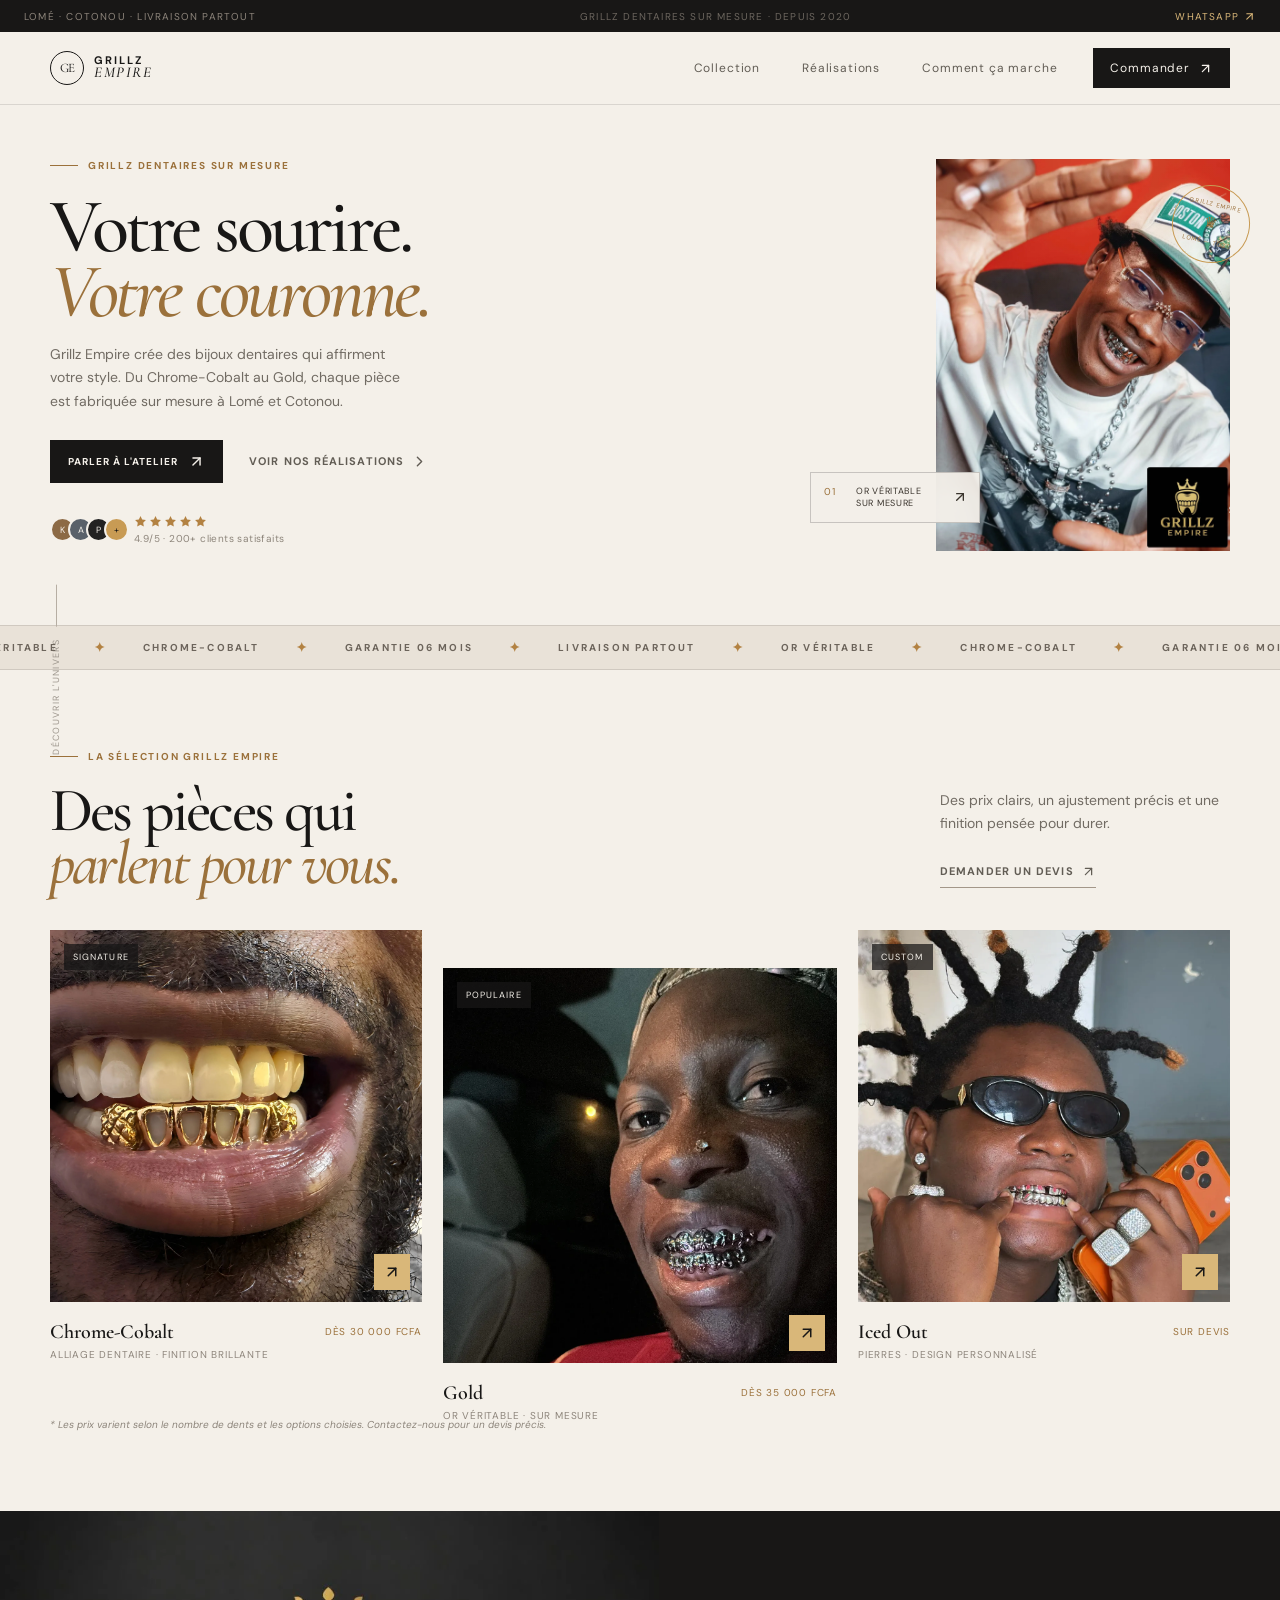
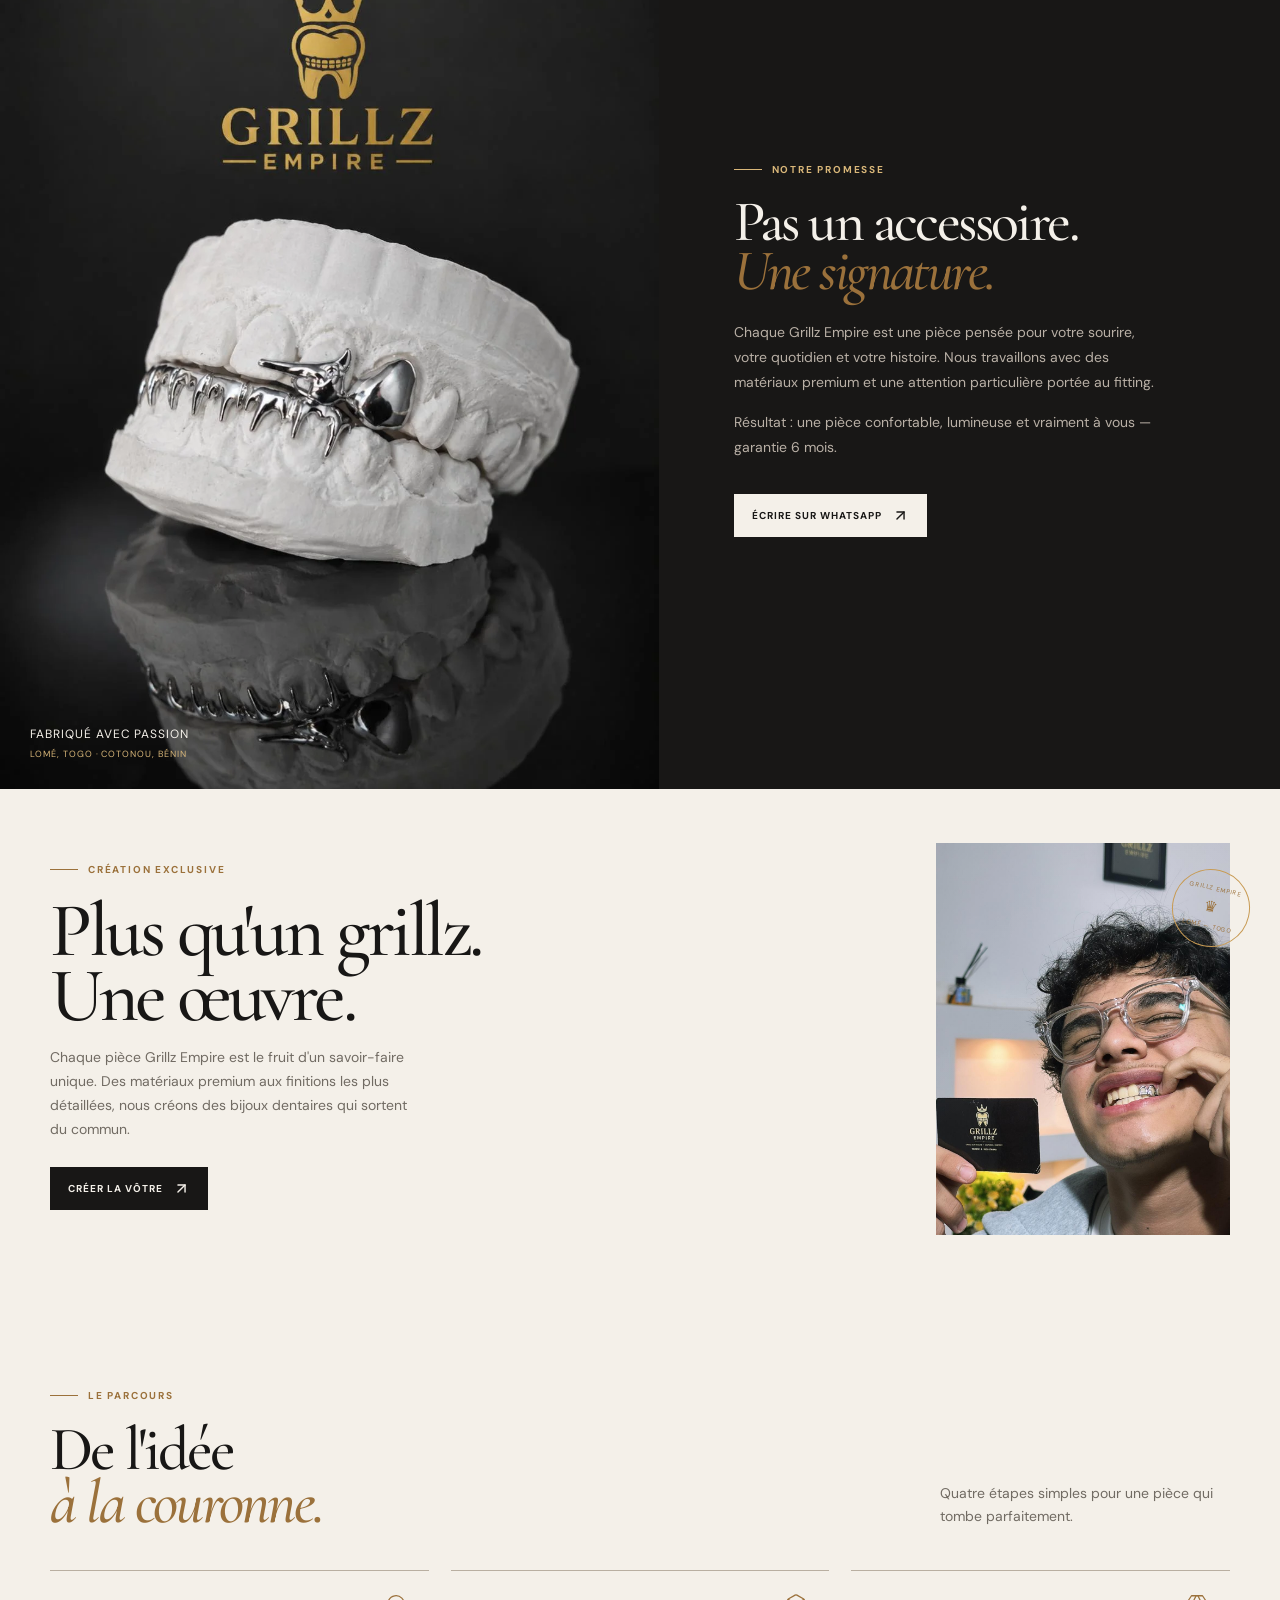
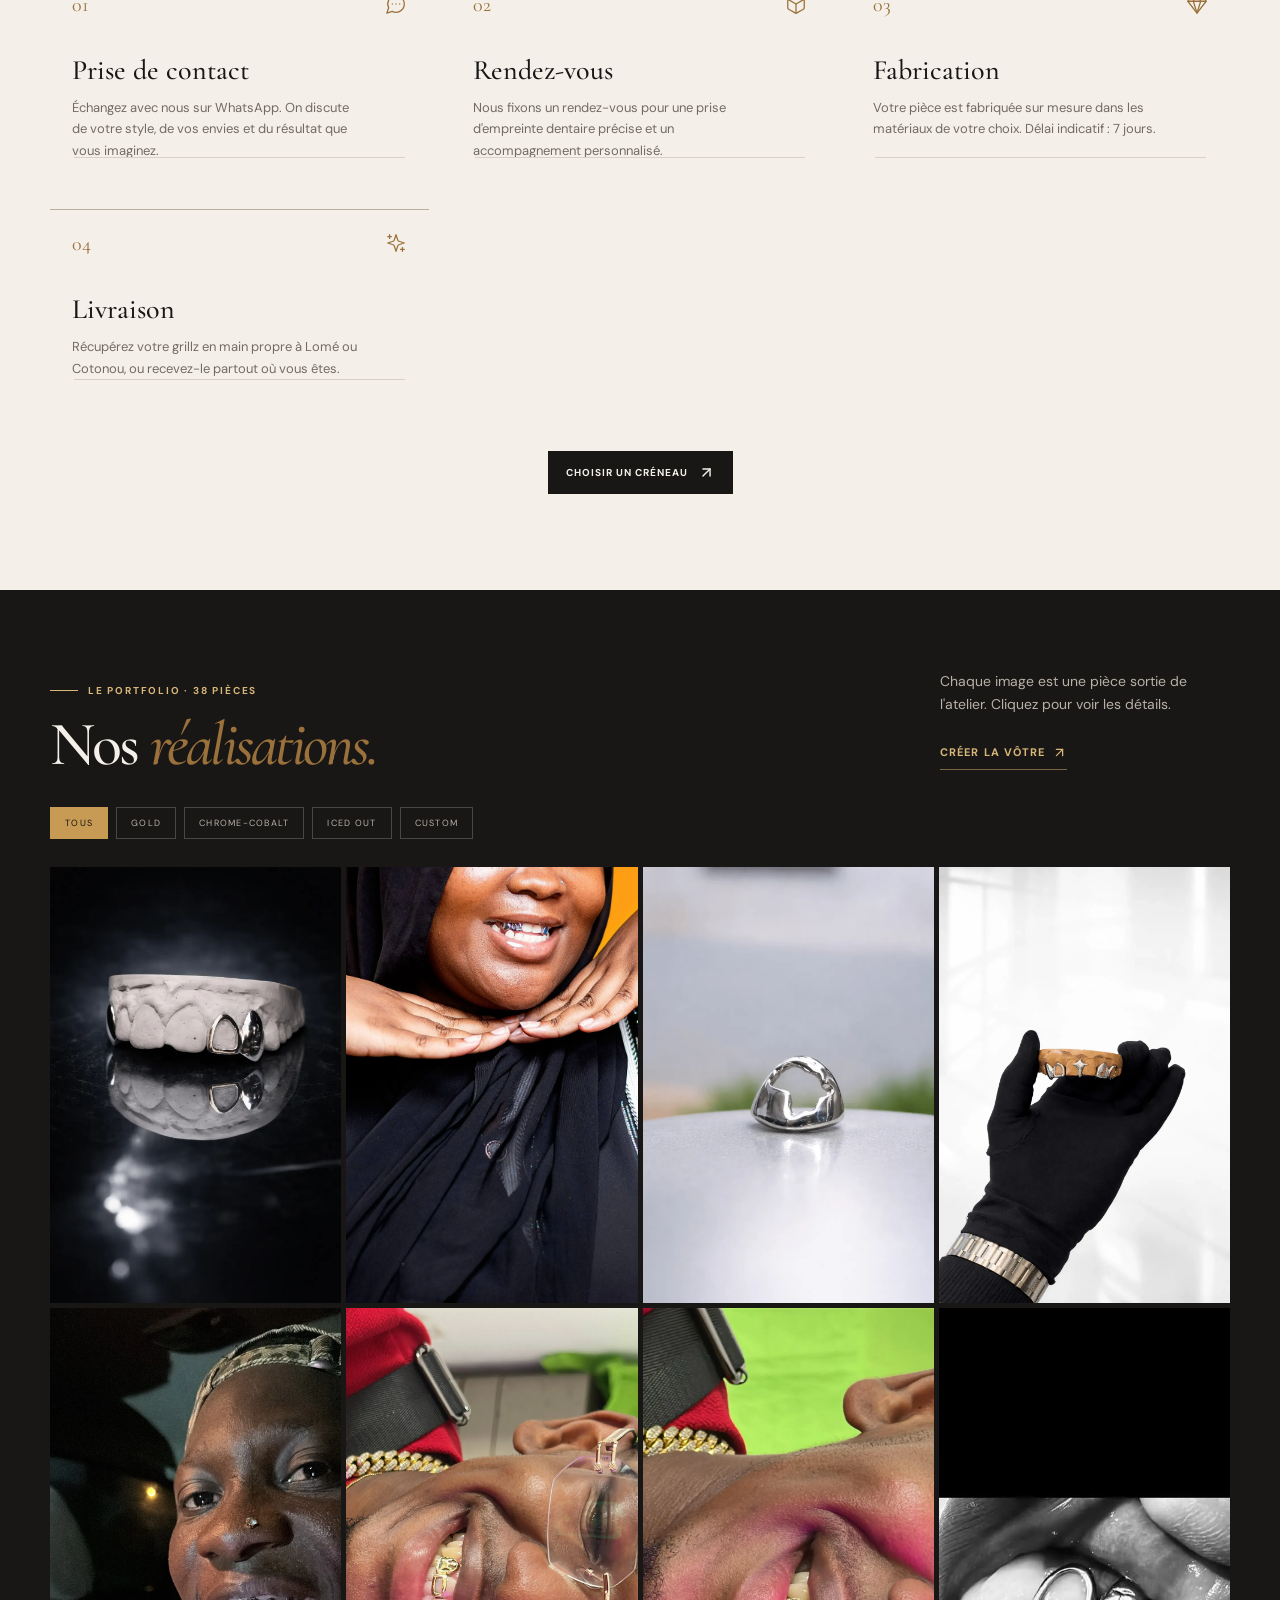
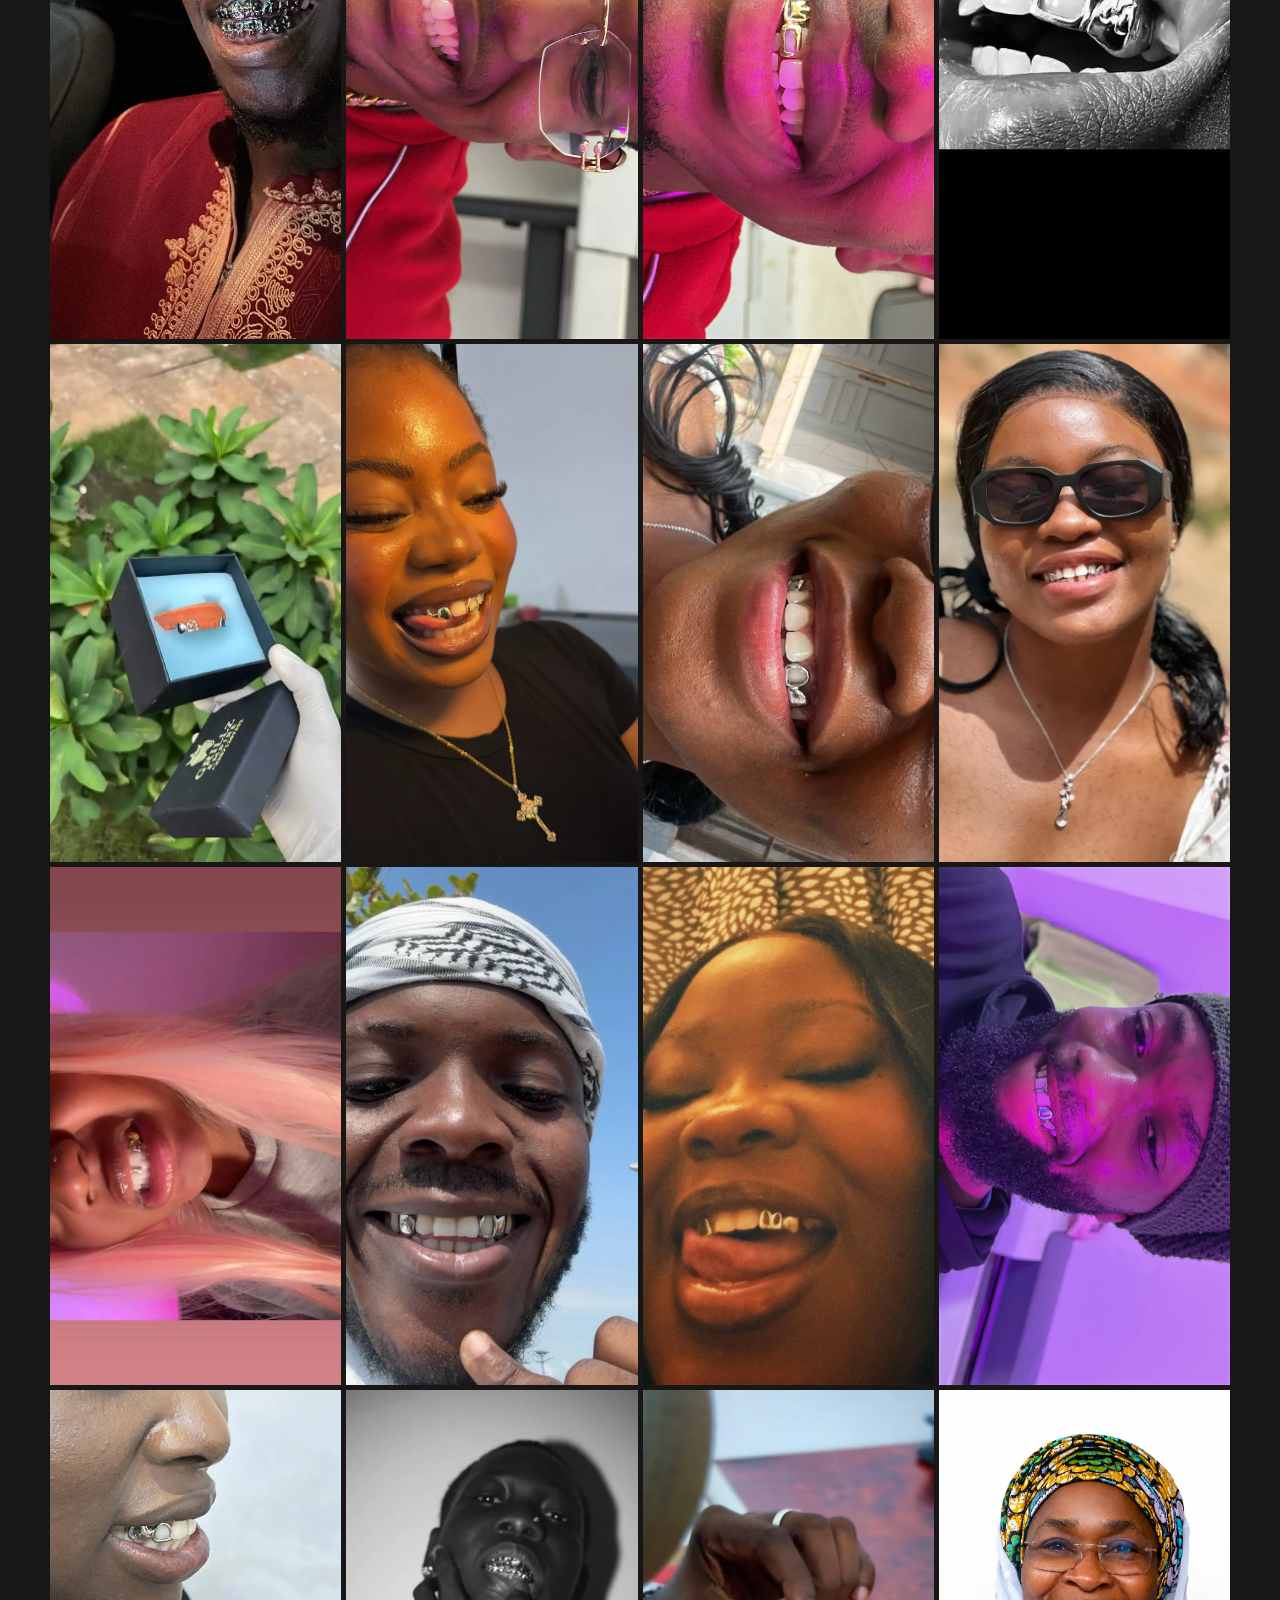
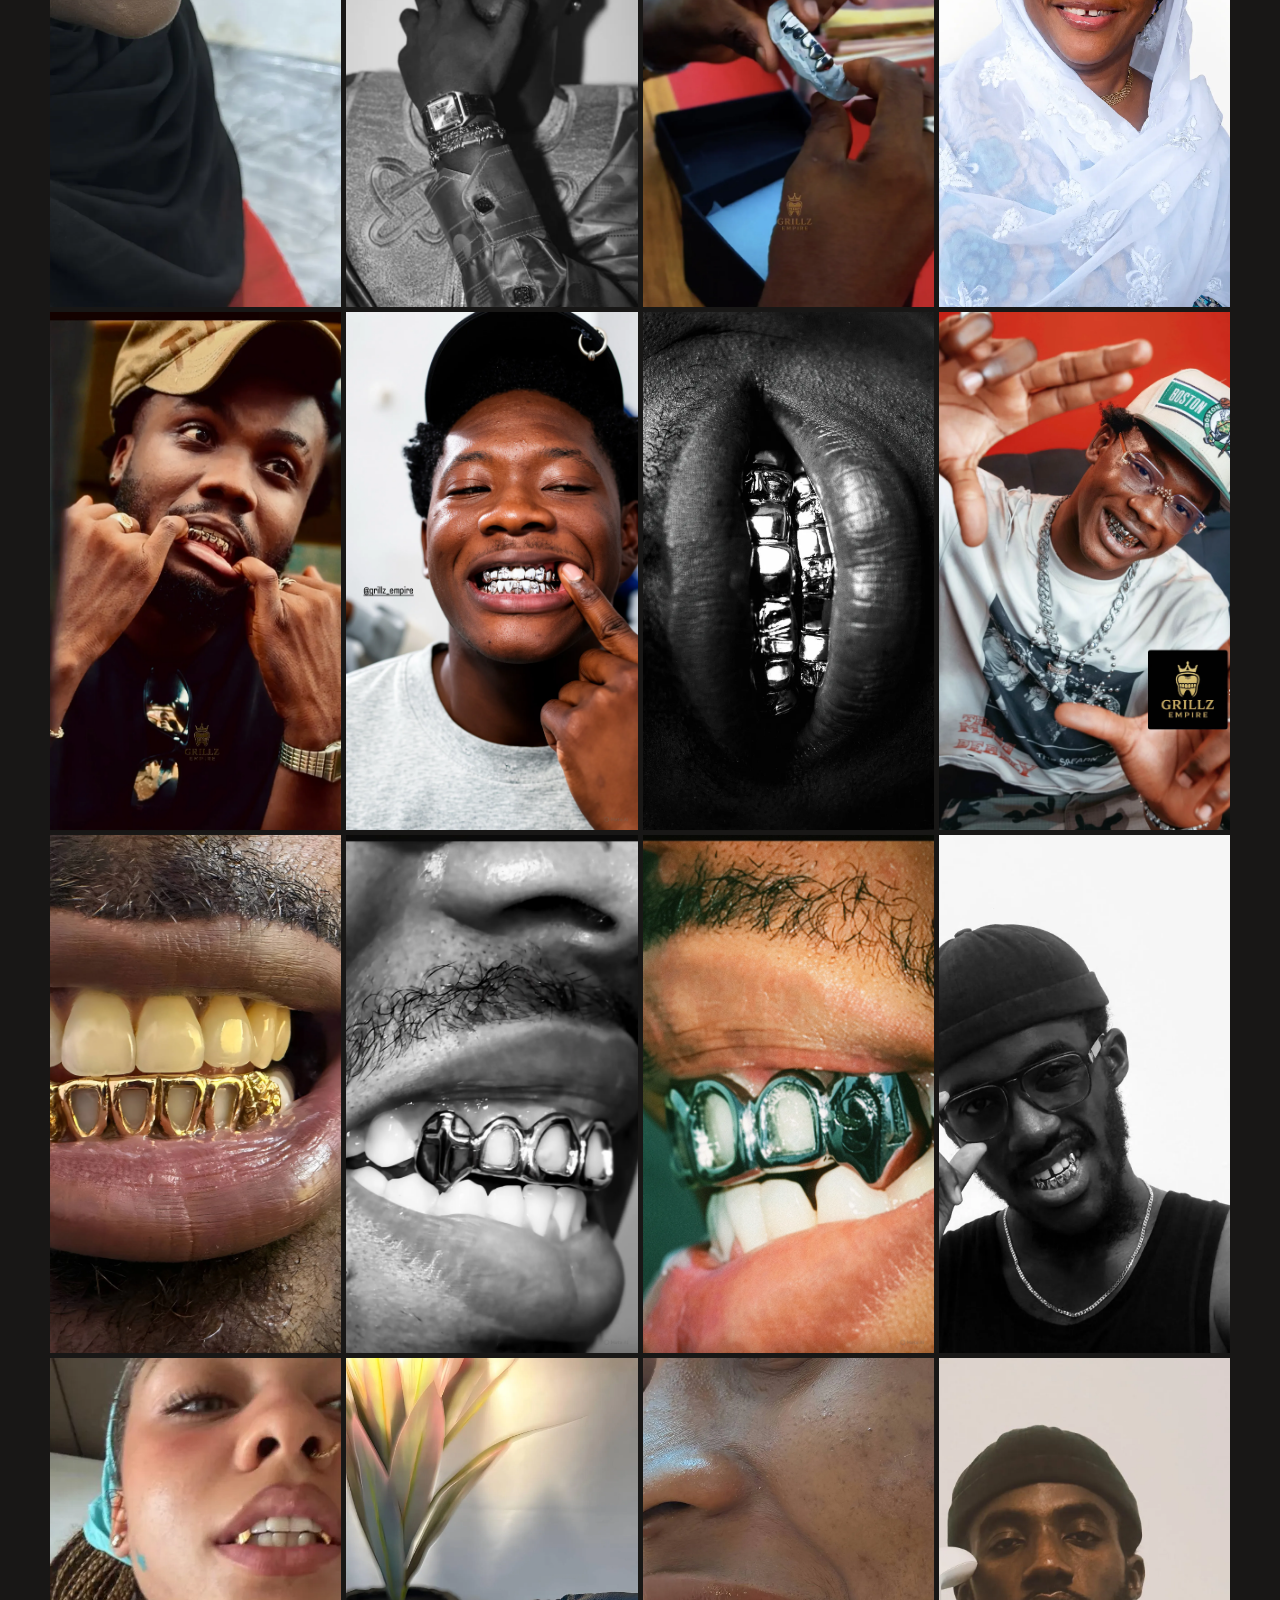
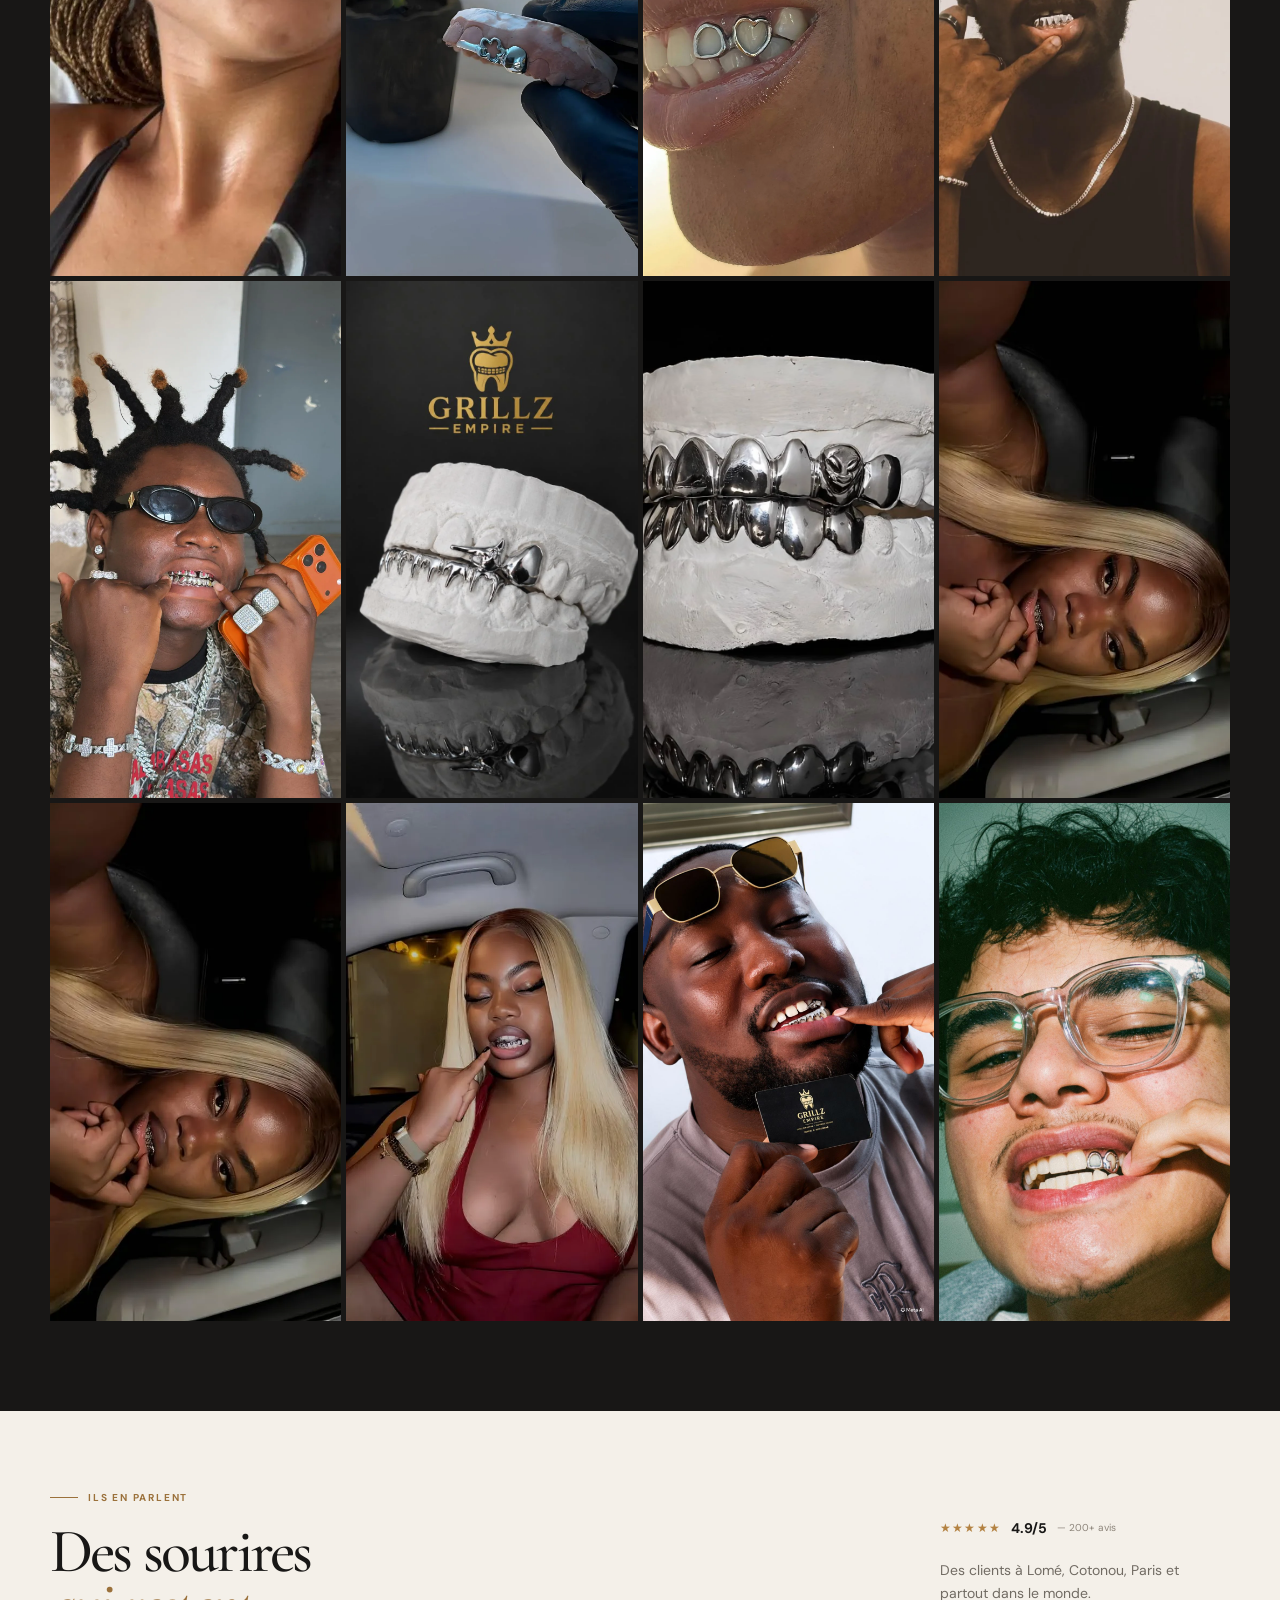
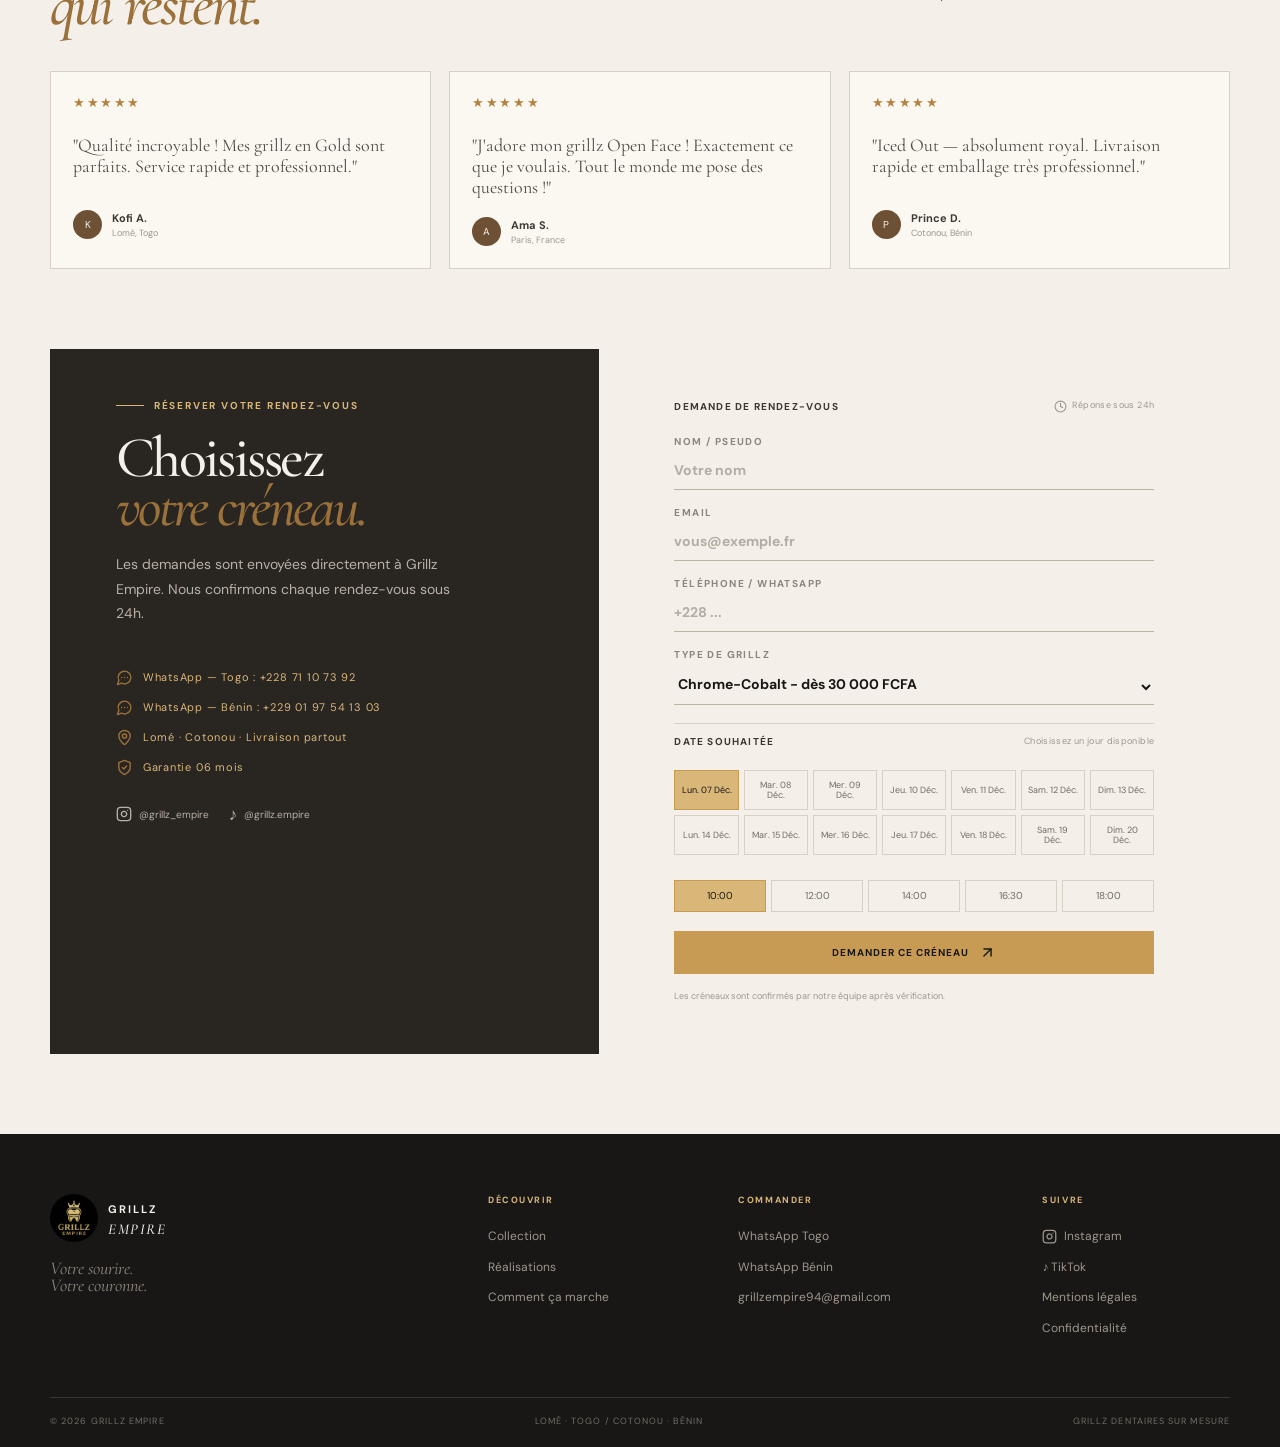
==== index.html @ 2b3248ea "Retrait note '02 piece exclusive' de la section creation" ====
<!doctype html>
<html lang="fr">
  <head>
    <meta charset="UTF-8" />
    <meta name="viewport" content="width=device-width, initial-scale=1.0, maximum-scale=1" />
    <meta name="description" content="Grillz Empire — grillz dentaires sur mesure en Chrome-Cobalt, Gold et Iced Out à Lomé, Togo et Cotonou, Bénin. Livraison partout." />
    <meta name="keywords" content="grillz, grillz sur mesure, grillz Togo, grillz Lomé, grillz Bénin, grillz Cotonou, grillz or, grillz chrome" />
    <meta name="author" content="Grillz Empire" />
    <meta property="og:title" content="Grillz Empire — Grillz dentaires sur mesure à Lomé et Cotonou" />
    <meta property="og:description" content="Grillz dentaires sur mesure en Chrome-Cobalt, Gold et Iced Out. À partir de 30 000 FCFA." />
    <meta property="og:type" content="website" />
    <meta property="og:image" content="Nos-realisation/grillz-logo/logo.webp" />
    <meta property="og:url" content="https://omimoustakim.github.io/Grillz_empire" />
    <link rel="icon" type="image/webp" href="Nos-realisation/grillz-logo/logo.webp" />
    <link rel="stylesheet" href="https://cdnjs.cloudflare.com/ajax/libs/font-awesome/6.5.0/css/all.min.css">
    <meta name="google-site-verification" content="OyPe_VDb3-Lu2IEJ_CyMFKRpGT6mOoGhkqpga_eH4Nk" />
    <title>Grillz Empire — Grillz dentaires sur mesure</title>
    <link rel="stylesheet" href="css/style.css" />
  </head>
  <body>
    <div class="site-shell">
      <div class="topline">
        <span>Lomé · Cotonou · Livraison partout</span>
        <span class="topline-center">Grillz dentaires sur mesure · Depuis 2020</span>
        <a href="https://wa.me/22871107392?text=Bonjour%20Grillz%20Empire%2C%20je%20voudrais%20commander%20une%20grillz." target="_blank" rel="noreferrer">WhatsApp <svg xmlns="http://www.w3.org/2000/svg" width="13" height="13" viewBox="0 0 24 24" fill="none" stroke="currentColor" stroke-width="2" stroke-linecap="round" stroke-linejoin="round"><path d="M7 17L17 7"/><path d="M7 7h10v10"/></svg></a>
      </div>

      <header class="nav-wrap">
        <nav class="nav container" aria-label="Navigation principale">
          <button class="wordmark" data-scroll="top" aria-label="Retour en haut">
            <span class="wordmark-mark">GE</span>
            <span class="wordmark-text">GRILLZ<br /><em>EMPIRE</em></span>
          </button>
          <div class="nav-links">
            <button data-scroll="collection">Collection</button>
            <button data-scroll="realisations">Réalisations</button>
            <button data-scroll="process">Comment ça marche</button>
            <button data-scroll="contact" class="nav-cta">Commander <svg xmlns="http://www.w3.org/2000/svg" width="15" height="15" viewBox="0 0 24 24" fill="none" stroke="currentColor" stroke-width="2" stroke-linecap="round" stroke-linejoin="round"><path d="M7 17L17 7"/><path d="M7 7h10v10"/></svg></button>
          </div>
          <button id="menu-toggle" class="menu-toggle" aria-label="Ouvrir le menu">
            <svg xmlns="http://www.w3.org/2000/svg" width="22" height="22" viewBox="0 0 24 24" fill="none" stroke="currentColor" stroke-width="2" stroke-linecap="round" stroke-linejoin="round"><line x1="4" x2="20" y1="12" y2="12"/><line x1="4" x2="20" y1="6" y2="6"/><line x1="4" x2="20" y1="18" y2="18"/></svg>
          </button>
        </nav>
      </header>

      <main id="top">
        <section class="hero container">
          <div class="hero-copy">
            <p class="eyebrow"><span class="eyebrow-line"></span> Grillz dentaires sur mesure</p>
            <h1>Votre sourire.<br /><span>Votre couronne.</span></h1>
            <p class="hero-intro">Grillz Empire crée des bijoux dentaires qui affirment votre style. Du Chrome-Cobalt au Gold, chaque pièce est fabriquée sur mesure à Lomé et Cotonou.</p>
            <div class="hero-actions">
              <a class="button button-dark" href="https://wa.me/22871107392?text=Bonjour%20Grillz%20Empire%2C%20je%20voudrais%20commander%20une%20grillz." target="_blank" rel="noreferrer">Parler à l'atelier <svg xmlns="http://www.w3.org/2000/svg" width="17" height="17" viewBox="0 0 24 24" fill="none" stroke="currentColor" stroke-width="2" stroke-linecap="round" stroke-linejoin="round"><path d="M7 17L17 7"/><path d="M7 7h10v10"/></svg></a>
              <button class="text-button" data-scroll="realisations">Voir nos réalisations <svg xmlns="http://www.w3.org/2000/svg" width="17" height="17" viewBox="0 0 24 24" fill="none" stroke="currentColor" stroke-width="2" stroke-linecap="round" stroke-linejoin="round"><path d="m9 18 6-6-6-6"/></svg></button>
            </div>
            <div class="hero-proof">
              <div class="avatar-stack"><span>K</span><span>A</span><span>P</span><span>+</span></div>
              <div>
                <div class="stars">
                  <svg xmlns="http://www.w3.org/2000/svg" width="13" height="13" viewBox="0 0 24 24" fill="currentColor" stroke="currentColor" stroke-width="0"><polygon points="12 2 15.09 8.26 22 9.27 17 14.14 18.18 21.02 12 17.77 5.82 21.02 7 14.14 2 9.27 8.91 8.26 12 2"/></svg>
                  <svg xmlns="http://www.w3.org/2000/svg" width="13" height="13" viewBox="0 0 24 24" fill="currentColor" stroke="currentColor" stroke-width="0"><polygon points="12 2 15.09 8.26 22 9.27 17 14.14 18.18 21.02 12 17.77 5.82 21.02 7 14.14 2 9.27 8.91 8.26 12 2"/></svg>
                  <svg xmlns="http://www.w3.org/2000/svg" width="13" height="13" viewBox="0 0 24 24" fill="currentColor" stroke="currentColor" stroke-width="0"><polygon points="12 2 15.09 8.26 22 9.27 17 14.14 18.18 21.02 12 17.77 5.82 21.02 7 14.14 2 9.27 8.91 8.26 12 2"/></svg>
                  <svg xmlns="http://www.w3.org/2000/svg" width="13" height="13" viewBox="0 0 24 24" fill="currentColor" stroke="currentColor" stroke-width="0"><polygon points="12 2 15.09 8.26 22 9.27 17 14.14 18.18 21.02 12 17.77 5.82 21.02 7 14.14 2 9.27 8.91 8.26 12 2"/></svg>
                  <svg xmlns="http://www.w3.org/2000/svg" width="13" height="13" viewBox="0 0 24 24" fill="currentColor" stroke="currentColor" stroke-width="0"><polygon points="12 2 15.09 8.26 22 9.27 17 14.14 18.18 21.02 12 17.77 5.82 21.02 7 14.14 2 9.27 8.91 8.26 12 2"/></svg>
                </div>
                <p>4.9/5 · 200+ clients satisfaits</p>
              </div>
            </div>
          </div>
          <div class="hero-visual">
            <div class="hero-image-frame">
              <img src="Nos-realisation/grillz-24.webp" alt="Grillz Empire en or porté" />
            </div>
            <div class="hero-note">
              <span class="note-number">01</span>
              <span>Or véritable<br />sur mesure</span>
              <svg xmlns="http://www.w3.org/2000/svg" width="16" height="16" viewBox="0 0 24 24" fill="none" stroke="currentColor" stroke-width="2" stroke-linecap="round" stroke-linejoin="round"><path d="M7 17L17 7"/><path d="M7 7h10v10"/></svg>
            </div>
            <div class="hero-stamp">
              <span>GRILLZ EMPIRE</span>
              <strong>♛</strong>
              <span>LOMÉ — TOGO</span>
            </div>
          </div>
          <div class="hero-scroll">
            <span>Découvrir l'univers</span>
            <span class="scroll-line"></span>
          </div>
        </section>

        <section class="marquee">
          <div class="marquee-track">
            <span>OR VÉRITABLE</span><i>✦</i>
            <span>CHROME-COBALT</span><i>✦</i>
            <span>GARANTIE 06 MOIS</span><i>✦</i>
            <span>LIVRAISON PARTOUT</span><i>✦</i>
            <span>OR VÉRITABLE</span><i>✦</i>
            <span>CHROME-COBALT</span><i>✦</i>
            <span>GARANTIE 06 MOIS</span><i>✦</i>
            <span>LIVRAISON PARTOUT</span><i>✦</i>
            <span>OR VÉRITABLE</span><i>✦</i>
            <span>CHROME-COBALT</span><i>✦</i>
            <span>GARANTIE 06 MOIS</span><i>✦</i>
            <span>LIVRAISON PARTOUT</span><i>✦</i>
          </div>
        </section>

        <section class="collection section container" id="collection">
          <div class="section-heading">
            <div>
              <p class="eyebrow"><span class="eyebrow-line"></span> La sélection Grillz Empire</p>
              <h2>Des pièces qui<br /><em>parlent pour vous.</em></h2>
            </div>
            <div class="section-heading-side">
              <p>Des prix clairs, un ajustement précis et une finition pensée pour durer.</p>
              <button class="underlined-link" data-scroll="contact">Demander un devis <svg xmlns="http://www.w3.org/2000/svg" width="15" height="15" viewBox="0 0 24 24" fill="none" stroke="currentColor" stroke-width="2" stroke-linecap="round" stroke-linejoin="round"><path d="M7 17L17 7"/><path d="M7 7h10v10"/></svg></button>
            </div>
          </div>
          <div class="piece-grid">
            <article class="piece-card">
              <div class="piece-image">
                <img src="Nos-realisation/grillz-25.webp" alt="Chrome-Cobalt Grillz Empire" />
                <span class="piece-tag">Signature</span>
                <a class="piece-arrow" href="https://wa.me/22871107392?text=Bonjour%20Grillz%20Empire%2C%20je%20voudrais%20commander%20une%20grillz." target="_blank" rel="noreferrer" aria-label="Commander Chrome-Cobalt">
                  <svg xmlns="http://www.w3.org/2000/svg" width="18" height="18" viewBox="0 0 24 24" fill="none" stroke="currentColor" stroke-width="2" stroke-linecap="round" stroke-linejoin="round"><path d="M7 17L17 7"/><path d="M7 7h10v10"/></svg>
                </a>
              </div>
              <div class="piece-meta">
                <div>
                  <h3>Chrome-Cobalt</h3>
                  <p>Alliage dentaire · finition brillante</p>
                </div>
                <strong>Dès 30 000 FCFA</strong>
              </div>
            </article>
            <article class="piece-card">
              <div class="piece-image">
                <img src="Nos-realisation/grillz-5.webp" alt="Gold Grillz Empire" />
                <span class="piece-tag">Populaire</span>
                <a class="piece-arrow" href="https://wa.me/22871107392?text=Bonjour%20Grillz%20Empire%2C%20je%20voudrais%20commander%20une%20grillz." target="_blank" rel="noreferrer" aria-label="Commander Gold">
                  <svg xmlns="http://www.w3.org/2000/svg" width="18" height="18" viewBox="0 0 24 24" fill="none" stroke="currentColor" stroke-width="2" stroke-linecap="round" stroke-linejoin="round"><path d="M7 17L17 7"/><path d="M7 7h10v10"/></svg>
                </a>
              </div>
              <div class="piece-meta">
                <div>
                  <h3>Gold</h3>
                  <p>Or véritable · sur mesure</p>
                </div>
                <strong>Dès 35 000 FCFA</strong>
              </div>
            </article>
            <article class="piece-card">
              <div class="piece-image">
                <img src="Nos-realisation/grillz-33.webp" alt="Iced Out Grillz Empire" />
                <span class="piece-tag">Custom</span>
                <a class="piece-arrow" href="https://wa.me/22871107392?text=Bonjour%20Grillz%20Empire%2C%20je%20voudrais%20commander%20une%20grillz." target="_blank" rel="noreferrer" aria-label="Commander Iced Out">
                  <svg xmlns="http://www.w3.org/2000/svg" width="18" height="18" viewBox="0 0 24 24" fill="none" stroke="currentColor" stroke-width="2" stroke-linecap="round" stroke-linejoin="round"><path d="M7 17L17 7"/><path d="M7 7h10v10"/></svg>
                </a>
              </div>
              <div class="piece-meta">
                <div>
                  <h3>Iced Out</h3>
                  <p>Pierres · design personnalisé</p>
                </div>
                <strong>Sur devis</strong>
              </div>
            </article>
          </div>
          <p class="pricing-note">* Les prix varient selon le nombre de dents et les options choisies. Contactez-nous pour un devis précis.</p>
        </section>

        <section class="manifesto section-dark" id="savoir-faire">
          <div class="manifesto-image">
            <img src="Nos-realisation/grillz-34.webp" alt="Fabrication artisanale d'un grillz" />
            <div class="image-caption">Fabriqué avec passion<br /><span>Lomé, Togo · Cotonou, Bénin</span></div>
          </div>
          <div class="manifesto-copy">
            <p class="eyebrow eyebrow-light"><span class="eyebrow-line"></span> Notre promesse</p>
            <h2>Pas un accessoire.<br /><em>Une signature.</em></h2>
            <p>Chaque Grillz Empire est une pièce pensée pour votre sourire, votre quotidien et votre histoire. Nous travaillons avec des matériaux premium et une attention particulière portée au fitting.</p>
            <p>Résultat : une pièce confortable, lumineuse et vraiment à vous — garantie 6 mois.</p>
            <a class="button button-light" href="https://wa.me/22871107392?text=Bonjour%20Grillz%20Empire%2C%20je%20voudrais%20commander%20une%20grillz." target="_blank" rel="noreferrer">Écrire sur WhatsApp <svg xmlns="http://www.w3.org/2000/svg" width="17" height="17" viewBox="0 0 24 24" fill="none" stroke="currentColor" stroke-width="2" stroke-linecap="round" stroke-linejoin="round"><path d="M7 17L17 7"/><path d="M7 7h10v10"/></svg></a>
          </div>
        </section>

        <section class="hero container" id="savoir-faire">
          <div class="hero-copy">
            <p class="eyebrow"><span class="eyebrow-line"></span> Création exclusive</p>
            <h2>Plus qu'un grillz.<br /><span>Une œuvre.</span></h2>
            <p class="hero-intro">Chaque pièce Grillz Empire est le fruit d'un savoir-faire unique. Des matériaux premium aux finitions les plus détaillées, nous créons des bijoux dentaires qui sortent du commun.</p>
            <div class="hero-actions">
              <a class="button button-dark" href="https://wa.me/22871107392?text=Bonjour%20Grillz%20Empire%2C%20je%20voudrais%20commander%20une%20grillz." target="_blank" rel="noreferrer">Créer la vôtre <svg xmlns="http://www.w3.org/2000/svg" width="17" height="17" viewBox="0 0 24 24" fill="none" stroke="currentColor" stroke-width="2" stroke-linecap="round" stroke-linejoin="round"><path d="M7 17L17 7"/><path d="M7 7h10v10"/></svg></a>
            </div>
          </div>
          <div class="hero-visual">
            <div class="hero-image-frame">
              <img src="Nos-realisation/grillz-40.jpg" alt="Grillz Empire création exclusive" />
            </div>
            <div class="hero-stamp">
              <span>GRILLZ EMPIRE</span>
              <strong>♛</strong>
              <span>LOMÉ — TOGO</span>
            </div>
          </div>
        </section>

        <section class="process section container" id="process">
          <div class="section-heading">
            <div>
              <p class="eyebrow"><span class="eyebrow-line"></span> Le parcours</p>
              <h2>De l'idée<br /><em>à la couronne.</em></h2>
            </div>
            <p class="section-heading-side">Quatre étapes simples pour une pièce qui tombe parfaitement.</p>
          </div>
          <div class="step-grid">
            <article class="step-card">
              <div class="step-top">
                <span>01</span>
                <svg xmlns="http://www.w3.org/2000/svg" width="22" height="22" viewBox="0 0 24 24" fill="none" stroke="currentColor" stroke-width="1.4" stroke-linecap="round" stroke-linejoin="round"><path d="M7.9 20A9 9 0 1 0 4 16.1L2 22Z"/><path d="M8 12h.01"/><path d="M12 12h.01"/><path d="M16 12h.01"/></svg>
              </div>
              <h3>Prise de contact</h3>
              <p>Échangez avec nous sur WhatsApp. On discute de votre style, de vos envies et du résultat que vous imaginez.</p>
              <span class="step-rule"></span>
            </article>
            <article class="step-card">
              <div class="step-top">
                <span>02</span>
                <svg xmlns="http://www.w3.org/2000/svg" width="22" height="22" viewBox="0 0 24 24" fill="none" stroke="currentColor" stroke-width="1.4" stroke-linecap="round" stroke-linejoin="round"><path d="M21 16V8a2 2 0 0 0-1-1.73l-7-4a2 2 0 0 0-2 0l-7 4A2 2 0 0 0 3 8v8a2 2 0 0 0 1 1.73l7 4a2 2 0 0 0 2 0l7-4A2 2 0 0 0 21 16z"/><polyline points="3.27 6.96 12 12.01 20.73 6.96"/><line x1="12" y1="22.08" x2="12" y2="12"/></svg>
              </div>
              <h3>Rendez-vous</h3>
              <p>Nous fixons un rendez-vous pour une prise d'empreinte dentaire précise et un accompagnement personnalisé.</p>
              <span class="step-rule"></span>
            </article>
            <article class="step-card">
              <div class="step-top">
                <span>03</span>
                <svg xmlns="http://www.w3.org/2000/svg" width="22" height="22" viewBox="0 0 24 24" fill="none" stroke="currentColor" stroke-width="1.4" stroke-linecap="round" stroke-linejoin="round"><path d="M6 3h12l4 6-10 13L2 9Z"/><path d="M11 3 8 9l4 13 4-13-3-6"/><path d="M2 9h20"/></svg>
              </div>
              <h3>Fabrication</h3>
              <p>Votre pièce est fabriquée sur mesure dans les matériaux de votre choix. Délai indicatif : 7 jours.</p>
              <span class="step-rule"></span>
            </article>
            <article class="step-card">
              <div class="step-top">
                <span>04</span>
                <svg xmlns="http://www.w3.org/2000/svg" width="22" height="22" viewBox="0 0 24 24" fill="none" stroke="currentColor" stroke-width="1.4" stroke-linecap="round" stroke-linejoin="round"><path d="m12 3-1.912 5.813a2 2 0 0 1-1.275 1.275L3 12l5.813 1.912a2 2 0 0 1 1.275 1.275L12 21l1.912-5.813a2 2 0 0 1 1.275-1.275L21 12l-5.813-1.912a2 2 0 0 1-1.275-1.275L12 3Z"/><path d="M5 3v4"/><path d="M19 17v4"/><path d="M3 5h4"/><path d="M17 19h4"/></svg>
              </div>
              <h3>Livraison</h3>
              <p>Récupérez votre grillz en main propre à Lomé ou Cotonou, ou recevez-le partout où vous êtes.</p>
              <span class="step-rule"></span>
            </article>
          </div>
          <div class="process-cta">
            <button class="button button-dark" data-scroll="contact">Choisir un créneau <svg xmlns="http://www.w3.org/2000/svg" width="17" height="17" viewBox="0 0 24 24" fill="none" stroke="currentColor" stroke-width="2" stroke-linecap="round" stroke-linejoin="round"><path d="M7 17L17 7"/><path d="M7 7h10v10"/></svg></button>
          </div>
        </section>

        <section class="gallery-section section-dark" id="realisations">
          <div class="container">
            <div class="section-heading gallery-heading">
              <div>
                <p class="eyebrow eyebrow-light"><span class="eyebrow-line"></span> Le portfolio · 38 pièces</p>
                <h2>Nos <em>réalisations.</em></h2>
              </div>
              <div class="section-heading-side">
                <p>Chaque image est une pièce sortie de l'atelier. Cliquez pour voir les détails.</p>
                <button class="underlined-link underlined-link-light" data-scroll="contact">Créer la vôtre <svg xmlns="http://www.w3.org/2000/svg" width="15" height="15" viewBox="0 0 24 24" fill="none" stroke="currentColor" stroke-width="2" stroke-linecap="round" stroke-linejoin="round"><path d="M7 17L17 7"/><path d="M7 7h10v10"/></svg></button>
              </div>
            </div>
            <div class="gallery-tabs" id="gallery-tabs"></div>
            <div class="real-gallery" id="real-gallery"></div>
          </div>
        </section>

        <section class="reviews-section section container" id="avis">
          <div class="section-heading">
            <div>
              <p class="eyebrow"><span class="eyebrow-line"></span> Ils en parlent</p>
              <h2>Des sourires<br /><em>qui restent.</em></h2>
            </div>
            <div class="section-heading-side">
              <div class="review-score">
                <span class="stars">★★★★★</span>
                <strong>4.9/5</strong>
                <span>— 200+ avis</span>
              </div>
              <p>Des clients à Lomé, Cotonou, Paris et partout dans le monde.</p>
            </div>
          </div>
          <div class="review-grid">
            <article class="review-card-new">
              <div class="stars">★★★★★</div>
              <p>"Qualité incroyable ! Mes grillz en Gold sont parfaits. Service rapide et professionnel."</p>
              <div class="review-author"><span>K</span><div><strong>Kofi A.</strong><small>Lomé, Togo</small></div></div>
            </article>
            <article class="review-card-new">
              <div class="stars">★★★★★</div>
              <p>"J'adore mon grillz Open Face ! Exactement ce que je voulais. Tout le monde me pose des questions !"</p>
              <div class="review-author"><span>A</span><div><strong>Ama S.</strong><small>Paris, France</small></div></div>
            </article>
            <article class="review-card-new">
              <div class="stars">★★★★★</div>
              <p>"Iced Out — absolument royal. Livraison rapide et emballage très professionnel."</p>
              <div class="review-author"><span>P</span><div><strong>Prince D.</strong><small>Cotonou, Bénin</small></div></div>
            </article>
          </div>
        </section>

        <section class="booking section container" id="contact">
          <div class="booking-card">
            <div class="booking-info">
              <p class="eyebrow eyebrow-light"><span class="eyebrow-line"></span> Réserver votre rendez-vous</p>
              <h2>Choisissez<br /><em>votre créneau.</em></h2>
              <p>Les demandes sont envoyées directement à Grillz Empire. Nous confirmons chaque rendez-vous sous 24h.</p>
              <div class="contact-list">
                <a href="https://wa.me/22871107392?text=Bonjour%20Grillz%20Empire%2C%20je%20voudrais%20commander%20une%20grillz." target="_blank" rel="noreferrer">
                  <svg xmlns="http://www.w3.org/2000/svg" width="17" height="17" viewBox="0 0 24 24" fill="none" stroke="currentColor" stroke-width="2" stroke-linecap="round" stroke-linejoin="round"><path d="M7.9 20A9 9 0 1 0 4 16.1L2 22Z"/><path d="M8 12h.01"/><path d="M12 12h.01"/><path d="M16 12h.01"/></svg>
                  WhatsApp — Togo : +228 71 10 73 92
                </a>
                <a href="https://wa.me/2290197541303?text=Bonjour%20Grillz%20Empire%2C%20je%20voudrais%20commander%20une%20grillz." target="_blank" rel="noreferrer">
                  <svg xmlns="http://www.w3.org/2000/svg" width="17" height="17" viewBox="0 0 24 24" fill="none" stroke="currentColor" stroke-width="2" stroke-linecap="round" stroke-linejoin="round"><path d="M7.9 20A9 9 0 1 0 4 16.1L2 22Z"/><path d="M8 12h.01"/><path d="M12 12h.01"/><path d="M16 12h.01"/></svg>
                  WhatsApp — Bénin : +229 01 97 54 13 03
                </a>
                <span>
                  <svg xmlns="http://www.w3.org/2000/svg" width="17" height="17" viewBox="0 0 24 24" fill="none" stroke="currentColor" stroke-width="2" stroke-linecap="round" stroke-linejoin="round"><path d="M20 10c0 4.993-5.539 10.193-7.399 11.799a1 1 0 0 1-1.202 0C9.539 20.193 4 14.993 4 10a8 8 0 0 1 16 0"/><circle cx="12" cy="10" r="3"/></svg>
                  Lomé · Cotonou · Livraison partout
                </span>
                <span>
                  <svg xmlns="http://www.w3.org/2000/svg" width="17" height="17" viewBox="0 0 24 24" fill="none" stroke="currentColor" stroke-width="2" stroke-linecap="round" stroke-linejoin="round"><path d="M12 22s8-4 8-10V5l-8-3-8 3v7c0 6 8 10 8 10"/><path d="m9 12 2 2 4-4"/></svg>
                  Garantie 06 mois
                </span>
              </div>
              <div class="social-row">
                <a href="https://www.instagram.com/grillz_empire" target="_blank" rel="noreferrer">
                  <svg xmlns="http://www.w3.org/2000/svg" width="16" height="16" viewBox="0 0 24 24" fill="none" stroke="currentColor" stroke-width="2" stroke-linecap="round" stroke-linejoin="round"><rect width="20" height="20" x="2" y="2" rx="5" ry="5"/><path d="M16 11.37A4 4 0 1 1 12.63 8 4 4 0 0 1 16 11.37z"/><line x1="17.5" x2="17.51" y1="6.5" y2="6.5"/></svg>
                  @grillz_empire
                </a>
                <a href="https://www.tiktok.com/@grillz.empire" target="_blank" rel="noreferrer">
                  <span class="tiktok-mark">♪</span> @grillz.empire
                </a>
              </div>
            </div>
            <div class="booking-form-wrap" id="booking-form-area">
              <form id="booking-form">
                <div class="booking-form-title">
                  <span>Demande de rendez-vous</span>
                  <small><svg xmlns="http://www.w3.org/2000/svg" width="13" height="13" viewBox="0 0 24 24" fill="none" stroke="currentColor" stroke-width="2" stroke-linecap="round" stroke-linejoin="round"><circle cx="12" cy="12" r="10"/><polyline points="12 6 12 12 16 14"/></svg> Réponse sous 24h</small>
                </div>
                <label>Nom / pseudo<input required name="name" placeholder="Votre nom" /></label>
                <label>Email<input required type="email" name="email" placeholder="vous@exemple.fr" /></label>
                <label>Téléphone / WhatsApp<input required name="phone" placeholder="+228 ..." /></label>
                <label>Type de grillz
                  <select name="type" required>
                    <option value="" disabled>Choisir une finition</option>
                    <option>Chrome-Cobalt - dès 30 000 FCFA</option>
                    <option>Gold - dès 35 000 FCFA</option>
                    <option>Iced Out - sur devis</option>
                    <option>Custom - parlons-en</option>
                  </select>
                </label>
                <div class="booking-form-title calendar-title">
                  <span>Date souhaitée</span>
                  <small>Choisissez un jour disponible</small>
                </div>
                <div class="date-grid" id="date-grid"></div>
                <div class="slot-grid" id="slot-grid"></div>
                <input type="hidden" name="rendez_vous_date" id="hidden-date" />
                <input type="hidden" name="rendez_vous_creneau" id="hidden-slot" />
                <button class="button button-gold" type="submit">Demander ce créneau <svg xmlns="http://www.w3.org/2000/svg" width="17" height="17" viewBox="0 0 24 24" fill="none" stroke="currentColor" stroke-width="2" stroke-linecap="round" stroke-linejoin="round"><path d="M7 17L17 7"/><path d="M7 7h10v10"/></svg></button>
                <p class="form-error" id="form-error" style="display:none;">L'envoi n'a pas abouti. Écrivez-nous directement sur WhatsApp.</p>
                <small>Les créneaux sont confirmés par notre équipe après vérification.</small>
              </form>
            </div>
          </div>
        </section>
      </main>

      <footer class="footer">
        <div class="container footer-grid">
          <div>
            <div class="footer-brand">
              <img src="Nos-realisation/grillz-logo/logo.webp" alt="Logo Grillz Empire" />
              <div>
                <span class="wordmark-text">GRILLZ<br /><em>EMPIRE</em></span>
              </div>
            </div>
            <p class="footer-baseline">Votre sourire.<br />Votre couronne.</p>
          </div>
          <div class="footer-col">
            <p class="footer-label">Découvrir</p>
            <button data-scroll="collection">Collection</button>
            <button data-scroll="realisations">Réalisations</button>
            <button data-scroll="process">Comment ça marche</button>
          </div>
          <div class="footer-col">
            <p class="footer-label">Commander</p>
            <a href="https://wa.me/22871107392?text=Bonjour%20Grillz%20Empire%2C%20je%20voudrais%20commander%20une%20grillz." target="_blank" rel="noreferrer">WhatsApp Togo</a>
            <a href="https://wa.me/2290197541303?text=Bonjour%20Grillz%20Empire%2C%20je%20voudrais%20commander%20une%20grillz." target="_blank" rel="noreferrer">WhatsApp Bénin</a>
            <a href="mailto:grillzempire94@gmail.com">grillzempire94@gmail.com</a>
          </div>
          <div class="footer-col">
            <p class="footer-label">Suivre</p>
            <a href="https://www.instagram.com/grillz_empire" target="_blank" rel="noreferrer">
              <svg xmlns="http://www.w3.org/2000/svg" width="15" height="15" viewBox="0 0 24 24" fill="none" stroke="currentColor" stroke-width="2" stroke-linecap="round" stroke-linejoin="round"><rect width="20" height="20" x="2" y="2" rx="5" ry="5"/><path d="M16 11.37A4 4 0 1 1 12.63 8 4 4 0 0 1 16 11.37z"/><line x1="17.5" x2="17.51" y1="6.5" y2="6.5"/></svg>
              Instagram
            </a>
            <a href="https://www.tiktok.com/@grillz.empire" target="_blank" rel="noreferrer">♪ TikTok</a>
            <a href="legal.html">Mentions légales</a>
            <a href="confidentialite.html">Confidentialité</a>
          </div>
        </div>
        <div class="container footer-bottom">
          <span>© 2026 Grillz Empire</span>
          <span>Lomé · Togo / Cotonou · Bénin</span>
          <span>Grillz dentaires sur mesure</span>
        </div>
      </footer>
    </div>

    <script src="js/app.js"></script>
  </body>
</html>
---- css/style.css ----
@import url("https://fonts.googleapis.com/css2?family=Cormorant+Garamond:ital,wght@0,400;0,500;0,600;1,400;1,500;1,600&family=DM+Sans:wght@400;500;600;700&display=swap");

:root {
  --radius: 0.2rem;
  --background: #f4f0e9;
  --foreground: #181716;
  --card: #fffdfa;
  --card-foreground: #181716;
  --popover: #fffdfa;
  --popover-foreground: #181716;
  --primary: #181716;
  --primary-foreground: #f4f0e9;
  --muted: #e9e2d8;
  --muted-foreground: #716b63;
  --accent: #c89b54;
  --accent-foreground: #181716;
  --border: #d8d0c4;
  --input: #d8d0c4;
  --ring: #c89b54;
}

* { box-sizing: border-box; }
html { scroll-behavior: smooth; }
body { margin: 0; background: var(--background); color: var(--foreground); font-family: "DM Sans", sans-serif; overflow-x: hidden; }
button, input, select { font: inherit; }
button { cursor: pointer; }
button:focus-visible, a:focus-visible, input:focus-visible, select:focus-visible { outline: 2px solid #c89b54; outline-offset: 4px; }

.site-shell { background: #f4f0e9; }
.container { width: min(1180px, calc(100% - 48px)); margin: 0 auto; }
.topline { min-height: 32px; padding: 0 24px; display: flex; align-items: center; justify-content: space-between; gap: 20px; color: #8d857b; background: #181716; font-size: 10px; letter-spacing: .12em; text-transform: uppercase; }
.topline a { color: #d9b779; display: inline-flex; align-items: center; gap: 4px; text-decoration: none; }
.topline-center { opacity: .72; }
.nav-wrap { position: sticky; top: 0; z-index: 100; background: #f4f0e9; border-bottom: 1px solid rgba(24,23,22,.12); transition: background .3s ease, box-shadow .3s ease; }
.nav-wrap.scrolled { background: rgba(244,240,233,.97); backdrop-filter: blur(10px); box-shadow: 0 2px 16px rgba(24,23,22,.06); }
.nav { min-height: 72px; display: flex; align-items: center; justify-content: space-between; }
.wordmark { display: flex; align-items: center; gap: 10px; color: inherit; border: 0; background: transparent; padding: 0; text-align: left; text-decoration: none; }
.wordmark-mark { width: 34px; height: 34px; display: grid; place-items: center; border: 1px solid currentColor; border-radius: 50%; font-family: "Cormorant Garamond", serif; font-size: 13px; letter-spacing: -.07em; }
.wordmark-text { font-family: "DM Sans", sans-serif; font-size: 11px; font-weight: 700; line-height: .9; letter-spacing: .18em; }
.wordmark-text em { font-family: "Cormorant Garamond", serif; font-size: 15px; font-style: italic; font-weight: 500; letter-spacing: .1em; }
.nav-links { display: flex; align-items: center; gap: 30px; }
.nav-links button { color: #625d55; border: 0; background: transparent; font-size: 12px; letter-spacing: .07em; transition: color .2s ease; }
.nav-links button:hover { color: #181716; }
.nav-links .nav-cta { display: inline-flex; align-items: center; gap: 8px; padding: 12px 17px; color: #f4f0e9; background: #181716; }
.nav-links .nav-cta:hover { color: #d9b779; }
.menu-toggle { display: none; border: 0; background: transparent; color: #181716; }

.hero { position: relative; min-height: 520px; display: grid; grid-template-columns: 1.02fr .98fr; align-items: center; gap: 50px; padding-top: 40px; padding-bottom: 60px; }
.hero-copy { position: relative; z-index: 1; padding-bottom: 6px; }
.hero-copy h2 { margin-bottom: 18px; color: #181716; font-size: clamp(48px, 6vw, 88px); line-height: .85; }
.eyebrow { display: flex; align-items: center; gap: 10px; margin: 0 0 22px; color: #9b713b; font-size: 10px; font-weight: 700; letter-spacing: .18em; text-transform: uppercase; }
.eyebrow-line { width: 28px; height: 1px; display: inline-block; background: currentColor; }
h1, h2, h3, p { margin-top: 0; }
h1, h2 { font-family: "Cormorant Garamond", serif; font-weight: 500; letter-spacing: -.045em; }
h1 { margin-bottom: 18px; color: #181716; font-size: clamp(48px, 6vw, 88px); line-height: .85; }
h1 span, h2 em, blockquote em { color: #9b713b; font-style: italic; }
.hero-intro { max-width: 360px; margin-bottom: 26px; color: #716b63; font-size: 14px; line-height: 1.7; }
.hero-actions { display: flex; align-items: center; gap: 26px; }
.button { display: inline-flex; align-items: center; justify-content: center; gap: 10px; border: 0; padding: 13px 18px; font-size: 10px; font-weight: 700; letter-spacing: .1em; text-transform: uppercase; transition: transform .18s ease, background .18s ease, color .18s ease; text-decoration: none; }
.button:active, .piece-arrow:active { transform: scale(.97); }
.button-dark { background: #181716; color: #f4f0e9; }
.button-dark:hover { background: #9b713b; }
.button-light { background: #f4f0e9; color: #181716; }
.button-light:hover { background: #d9b779; }
.button-gold { width: 100%; background: #c89b54; color: #181716; }
.button-gold:hover { background: #e0bc7e; }
.text-button, .underlined-link { display: inline-flex; align-items: center; gap: 7px; border: 0; background: transparent; color: #625d55; padding: 0; font-size: 11px; font-weight: 700; letter-spacing: .1em; text-transform: uppercase; text-decoration: none; }
.text-button:hover, .underlined-link:hover { color: #9b713b; }
.hero-proof { display: flex; align-items: center; gap: 12px; margin-top: 32px; }
.avatar-stack { display: flex; }
.avatar-stack span { width: 25px; height: 25px; display: grid; place-items: center; margin-right: -7px; border: 2px solid #f4f0e9; border-radius: 50%; color: #f4f0e9; background: #8c6a45; font-size: 9px; }
.avatar-stack span:nth-child(2) { background: #59616a; }
.avatar-stack span:nth-child(3) { background: #222; }
.avatar-stack span:nth-child(4) { background: #c89b54; color: #181716; }
.stars { display: flex; gap: 2px; color: #b38242; }
.hero-proof p { margin: 4px 0 0; color: #8d857b; font-size: 10px; letter-spacing: .04em; }
.hero-visual { position: relative; width: min(100%, 420px); justify-self: end; }
.hero-image-frame { position: relative; width: 70%; margin-left: auto; overflow: hidden; aspect-ratio: 3/4; background: #201d19; }
.hero-image-frame::after { position: absolute; inset: 0; background: linear-gradient(145deg, rgba(255,255,255,.04), transparent 50%); content: ""; pointer-events: none; }
.hero-image-frame img { width: 100%; height: 100%; display: block; object-fit: cover; object-position: center 25%; transition: transform .6s cubic-bezier(.23,1,.32,1); }
.hero-visual:hover .hero-image-frame img { transform: scale(1.035); }
.hero-note { position: absolute; left: 0; bottom: 28px; display: grid; grid-template-columns: 24px 1fr 14px; align-items: center; gap: 8px; width: 170px; padding: 12px 13px; border: 1px solid rgba(24,23,22,.2); background: rgba(244,240,233,.94); color: #3a342d; font-size: 9px; line-height: 1.4; letter-spacing: .08em; text-transform: uppercase; }
.note-number { align-self: start; color: #9b713b; font-size: 10px; }
.hero-stamp { position: absolute; right: -20px; top: 26px; width: 78px; height: 78px; display: flex; flex-direction: column; align-items: center; justify-content: center; gap: 5px; border: 1px solid #c89b54; border-radius: 50%; color: #9b713b; font-size: 6px; letter-spacing: .15em; line-height: 1.3; text-align: center; transform: rotate(13deg); }
.hero-stamp strong { font-size: 15px; font-weight: 400; }
.hero-scroll { position: absolute; bottom: 28px; left: 0; display: flex; align-items: center; gap: 12px; color: #9d968d; font-size: 9px; letter-spacing: .15em; text-transform: uppercase; transform: rotate(-90deg) translateX(-100%); transform-origin: left top; }
.scroll-line { width: 42px; height: 1px; background: #b6aea3; }
.marquee { overflow: hidden; border-top: 1px solid rgba(24,23,22,.12); border-bottom: 1px solid rgba(24,23,22,.12); background: #e9e2d8; }
.marquee-track { display: flex; align-items: center; gap: 36px; min-width: max-content; padding: 13px 0; color: #6c645b; font-size: 10px; font-weight: 700; letter-spacing: .22em; }
.marquee-track i { color: #b38242; font-style: normal; font-size: 13px; }
.section { padding-top: 80px; padding-bottom: 80px; }
.section-heading { display: flex; align-items: end; justify-content: space-between; gap: 40px; margin-bottom: 40px; }
.section-heading h2 { margin: 0; font-size: clamp(40px, 5vw, 62px); line-height: .85; }
.section-heading-side { max-width: 290px; margin: 0 0 2px; color: #716b63; font-size: 14px; line-height: 1.65; }
.section-heading-side p { margin-bottom: 24px; }
.underlined-link { padding-bottom: 7px; border-bottom: 1px solid #a39789; }
.piece-grid { display: grid; grid-template-columns: 1fr 1.06fr 1fr; gap: 21px; }
.piece-card:nth-child(2) { transform: translateY(38px); }
.piece-image { position: relative; overflow: hidden; aspect-ratio: 1/1; background: #24211e; }
.piece-image img { width: 100%; height: 100%; display: block; object-fit: cover; transition: transform .5s cubic-bezier(.23,1,.32,1); }
.piece-card:first-child .piece-image img { object-position: center 30%; }
.piece-card:nth-child(2) .piece-image img { object-position: center 20%; }
.piece-card:nth-child(3) .piece-image img { object-position: center 40%; }
.piece-card:hover .piece-image img { transform: scale(1.04); }
.piece-tag { position: absolute; top: 14px; left: 14px; padding: 7px 9px; color: #f4f0e9; background: rgba(24,23,22,.73); font-size: 9px; letter-spacing: .12em; text-transform: uppercase; }
.piece-arrow { position: absolute; right: 12px; bottom: 12px; width: 36px; height: 36px; display: grid; place-items: center; border: 0; color: #181716; background: #d9b779; transition: transform .2s ease, background .2s ease; text-decoration: none; }
.piece-arrow:hover { transform: rotate(45deg); background: #f4f0e9; }
.piece-meta { display: flex; justify-content: space-between; gap: 12px; padding-top: 18px; }
.piece-meta h3 { margin: 0 0 4px; font-family: "Cormorant Garamond", serif; font-size: 20px; font-weight: 600; }
.piece-meta p, .piece-meta strong { margin: 0; color: #8d857b; font-size: 10px; font-weight: 400; letter-spacing: .08em; text-transform: uppercase; }
.piece-meta strong { padding-top: 5px; color: #9b713b; text-align: right; }
.section-dark { color: #f4f0e9; background: #181716; }
.manifesto { display: grid; grid-template-columns: 1.03fr .97fr; min-height: 400px; }
.manifesto-image { position: relative; min-height: 350px; overflow: hidden; }
.manifesto-image img { width: 100%; height: 100%; display: block; object-fit: cover; }
.image-caption { position: absolute; left: 30px; bottom: 27px; color: #f4f0e9; font-size: 12px; line-height: 1.55; letter-spacing: .08em; text-transform: uppercase; }
.image-caption span { color: #d9b779; font-size: 9px; }
.manifesto-copy { display: flex; flex-direction: column; justify-content: center; max-width: 570px; padding: 45px 9% 45px 12%; }
.eyebrow-light { color: #d9b779; }
.manifesto-copy h2 { margin-bottom: 24px; color: #f4f0e9; font-size: clamp(42px, 4.5vw, 62px); line-height: .85; }
.manifesto-copy > p:not(.eyebrow) { max-width: 420px; color: #b9b0a6; font-size: 14px; line-height: 1.8; }
.manifesto-copy .button { align-self: flex-start; margin-top: 20px; }
.process { padding-bottom: 96px; }
.step-grid { display: grid; grid-template-columns: repeat(3, 1fr); gap: 22px; }
.step-card { position: relative; min-height: 200px; padding: 22px 22px 26px; border-top: 1px solid #b9afa1; }
.step-top { display: flex; justify-content: space-between; color: #9b713b; }
.step-top span { font-family: "Cormorant Garamond", serif; font-size: 20px; }
.step-top svg { color: #9b713b; }
.step-card h3 { margin: 36px 0 10px; font-family: "Cormorant Garamond", serif; font-size: 28px; font-weight: 500; }
.step-card p { max-width: 290px; margin: 0; color: #716b63; font-size: 13px; line-height: 1.65; }
.step-rule { position: absolute; right: 24px; bottom: 29px; left: 24px; height: 1px; background: #d8d0c4; }
.quote-section { padding-top: 60px; padding-bottom: 155px; text-align: center; }
.quote-mark { margin-bottom: -10px; color: #c89b54; font-family: "Cormorant Garamond", serif; font-size: 91px; line-height: .7; }
blockquote { margin: 0; font-family: "Cormorant Garamond", serif; font-size: clamp(42px, 5.5vw, 71px); line-height: .88; letter-spacing: -.04em; }
.quote-byline { display: flex; align-items: center; justify-content: center; gap: 11px; margin-top: 32px; color: #8d857b; font-size: 10px; letter-spacing: .12em; text-transform: uppercase; }
.byline-line { width: 25px; height: 1px; background: #b38242; }
.booking { padding-top: 0; }
.booking-card { display: grid; grid-template-columns: .93fr 1.07fr; color: #f4f0e9; background: #292521; }
.booking-info { padding: 50px 12% 48px; background: #292521; }
.booking-info h2 { margin-bottom: 20px; color: #f4f0e9; font-size: clamp(40px, 4.5vw, 58px); line-height: .85; }
.booking-info > p:not(.eyebrow) { max-width: 345px; color: #b9b0a6; font-size: 14px; line-height: 1.75; }
.contact-list { display: flex; flex-direction: column; gap: 13px; margin-top: 43px; color: #d9b779; font-size: 11px; letter-spacing: .07em; }
.contact-list span { display: flex; align-items: center; gap: 10px; }
.contact-list svg { color: #9b713b; }
.booking-form-wrap { padding: 50px 12%; background: #f4f0e9; color: #181716; }
.booking-form-wrap form { display: flex; flex-direction: column; gap: 21px; }
.booking-form-wrap label { display: flex; flex-direction: column; gap: 8px; color: #8d857b; font-size: 10px; font-weight: 700; letter-spacing: .14em; text-transform: uppercase; }
.booking-form-wrap input, .booking-form-wrap select { width: 100%; border: 0; border-bottom: 1px solid #bdb3a6; border-radius: 0; outline: none; padding: 5px 0 10px; color: #181716; background: transparent; font-size: 14px; letter-spacing: 0; }
.booking-form-wrap input::placeholder { color: #b4aca2; }
.booking-form-wrap input:focus, .booking-form-wrap select:focus { border-color: #9b713b; box-shadow: none; }
.booking-form-wrap small { color: #9d968d; font-size: 9px; line-height: 1.5; }
.success-state { display: flex; flex-direction: column; justify-content: center; min-height: 350px; }
.success-icon { width: 48px; height: 48px; display: grid; place-items: center; margin-bottom: 33px; border-radius: 50%; color: #f4f0e9; background: #9b713b; }
.success-state h3 { margin-bottom: 16px; font-family: "Cormorant Garamond", serif; font-size: 44px; font-weight: 500; line-height: .86; }
.success-state > p:not(.eyebrow) { max-width: 340px; color: #716b63; font-size: 14px; line-height: 1.7; }
.success-state .text-button { margin-top: 17px; }
.footer { padding-top: 60px; color: #d8d0c4; background: #181716; }
.footer-grid { display: grid; grid-template-columns: 1.5fr .8fr 1fr .7fr; gap: 36px; padding-bottom: 60px; }
.wordmark-footer { color: #f4f0e9; }
.footer-baseline { margin-top: 18px; color: #8e867d; font-family: "Cormorant Garamond", serif; font-size: 18px; font-style: italic; line-height: .95; }
.footer-col { display: flex; flex-direction: column; align-items: flex-start; gap: 12px; color: #9f978d; font-size: 12px; line-height: 1.55; }
.footer-col button, .footer-col a { display: inline-flex; align-items: center; gap: 7px; padding: 0; border: 0; color: inherit; background: transparent; text-decoration: none; }
.footer-col button:hover, .footer-col a:hover { color: #d9b779; }
.footer-label { margin: 0 0 7px; color: #d9b779; font-size: 9px; font-weight: 700; letter-spacing: .17em; text-transform: uppercase; }
.footer-col p:not(.footer-label) { margin: 0; }
.footer-bottom { display: flex; justify-content: space-between; gap: 20px; padding-top: 17px; padding-bottom: 20px; border-top: 1px solid rgba(244,240,233,.14); color: #736d66; font-size: 9px; letter-spacing: .12em; text-transform: uppercase; }
.footer-bottom a { color: #9f978d; text-decoration: none; display: inline-flex; align-items: center; gap: 5px; }
.footer-bottom a:hover { color: #d9b779; }

.pricing-note { margin: 34px 0 0; color: #8d857b; font-size: 10px; font-style: italic; }
.process-cta { margin-top: 42px; text-align: center; }
.gallery-section { padding: 80px 0 90px; background: #181716; }
.gallery-heading { margin-bottom: 35px; }
.gallery-heading h2 { color: #f4f0e9; }
.gallery-heading .section-heading-side { color: #b9b0a6; }
.underlined-link-light { color: #d9b779; border-color: rgba(217,183,121,.5); }
.gallery-tabs { display: flex; flex-wrap: wrap; gap: 8px; margin-bottom: 28px; }
.gallery-tabs button { border: 1px solid rgba(244,240,233,.22); padding: 9px 14px; color: #b9b0a6; background: transparent; font-size: 9px; letter-spacing: .14em; text-transform: uppercase; transition: all .2s ease; }
.gallery-tabs button:hover, .gallery-tabs button.active { border-color: #c89b54; color: #181716; background: #c89b54; }
.real-gallery { display: grid; grid-template-columns: repeat(4, 1fr); gap: 5px; }
.real-card { position: relative; min-height: 180px; overflow: hidden; padding: 0; border: 0; background: #292521; text-align: left; cursor: pointer; }
.real-card img { width: 100%; height: 100%; display: block; object-fit: cover; transition: transform .5s cubic-bezier(.23,1,.32,1), filter .35s ease; }
.real-card:nth-child(2n) img { object-position: center 35%; }
.real-card:hover img { transform: scale(1.06); }
.real-card > span { position: absolute; right: 0; bottom: 0; left: 0; display: flex; align-items: end; justify-content: space-between; gap: 8px; padding: 38px 14px 13px; color: #f4f0e9; background: linear-gradient(transparent, rgba(0,0,0,.65)); opacity: 0; transform: translateY(8px); transition: opacity .25s ease, transform .25s ease; }
.real-card:hover > span { opacity: 1; transform: translateY(0); }
.real-card small, .real-card strong { display: block; }
.real-card small { margin-bottom: 4px; color: #d9b779; font-size: 8px; letter-spacing: .13em; text-transform: uppercase; }
.real-card strong { font-family: "Cormorant Garamond", serif; font-size: 21px; font-weight: 500; }
.real-card svg { flex: 0 0 auto; color: #d9b779; }
.reviews-section { padding-bottom: 80px; }
.review-score { display: flex; align-items: center; gap: 10px; margin-bottom: 19px; color: #9b713b; font-size: 12px; }
.review-score .stars { letter-spacing: .1em; }
.review-score strong { color: #181716; font-size: 14px; }
.review-score > span:last-child { color: #8d857b; font-size: 10px; }
.review-grid { display: grid; grid-template-columns: repeat(3, 1fr); gap: 18px; }
.review-card-new { min-height: 180px; padding: 22px; border: 1px solid #d8d0c4; background: #fbf8f2; }
.review-card-new .stars { margin-bottom: 24px; color: #b38242; font-size: 13px; letter-spacing: .12em; }
.review-card-new > p { min-height: 55px; margin-bottom: 20px; color: #514b45; font-family: "Cormorant Garamond", serif; font-size: 18px; line-height: 1.15; }
.review-author { display: flex; align-items: center; gap: 10px; }
.review-author > span { width: 29px; height: 29px; display: grid; place-items: center; border-radius: 50%; color: #f4f0e9; background: #6e5135; font-size: 10px; }
.review-author strong, .review-author small { display: block; }
.review-author strong { color: #3e3933; font-size: 11px; }
.review-author small { margin-top: 2px; color: #9d968d; font-size: 9px; }
.contact-list a { display: flex; align-items: center; gap: 10px; color: #d9b779; text-decoration: none; }
.contact-list a:hover, .social-row a:hover { color: #f4f0e9; }
.social-row { display: flex; gap: 20px; margin-top: 30px; }
.social-row a { display: inline-flex; align-items: center; gap: 7px; color: #b9b0a6; font-size: 10px; text-decoration: none; }
.tiktok-mark { font-size: 17px; line-height: 1; }
.footer-brand { display: flex; align-items: center; gap: 10px; color: #f4f0e9; }
.footer-brand img { width: 48px; height: 48px; border-radius: 50%; object-fit: cover; }

.booking-form-title { display: flex; align-items: center; justify-content: space-between; gap: 12px; margin-bottom: 6px; color: #3d3731; font-size: 10px; font-weight: 700; letter-spacing: .12em; text-transform: uppercase; }
.booking-form-title small { display: inline-flex; align-items: center; gap: 5px; color: #9d968d; font-size: 9px; font-weight: 400; letter-spacing: .04em; text-transform: none; }
.calendar-title { margin-top: 2px; padding-top: 11px; border-top: 1px solid #d8d0c4; }
.date-grid { display: grid; grid-template-columns: repeat(7, 1fr); gap: 5px; margin-bottom: 9px; }
.date-grid button, .slot-grid button { min-height: 40px; border: 1px solid #d8d0c4; color: #716b63; background: transparent; font-size: 9px; line-height: 1.2; text-transform: capitalize; transition: all .18s ease; }
.date-grid button:hover, .slot-grid button:hover, .date-grid button.selected, .slot-grid button.selected { border-color: #c89b54; color: #181716; background: #d9b779; }
.slot-grid { display: grid; grid-template-columns: repeat(5, 1fr); gap: 5px; margin-bottom: 3px; }
.slot-grid button { min-height: 32px; font-size: 10px; }
.booking-form-wrap form { gap: 16px; }
.form-error { margin: -4px 0 0; color: #9c4f40; font-size: 11px; line-height: 1.4; }
.button-gold:disabled { cursor: wait; opacity: .65; }
.lightbox { position: fixed; z-index: 50; inset: 0; display: flex; align-items: center; justify-content: center; padding: 30px 60px; background: rgba(10,9,8,.92); animation: lightbox-in .2s ease-out; }
@keyframes lightbox-in { from { opacity: 0; } to { opacity: 1; } }
.lightbox-content { position: relative; width: min(640px, 80vw); height: min(78vh, 680px); display: flex; flex-direction: column; align-items: center; justify-content: center; }
.lightbox-content img { width: 100%; height: calc(100% - 72px); display: block; object-fit: contain; }
.lightbox-caption { display: flex; align-items: center; gap: 13px; width: 100%; padding-top: 14px; color: #f4f0e9; }
.lightbox-caption span { color: #d9b779; font-size: 9px; letter-spacing: .14em; text-transform: uppercase; }
.lightbox-caption strong { font-family: "Cormorant Garamond", serif; font-size: 20px; font-weight: 500; }
.lightbox-caption small { margin-left: auto; color: #9d968d; font-size: 10px; }
.lightbox-close, .lightbox-prev, .lightbox-next { position: absolute; z-index: 2; display: grid; place-items: center; border: 1px solid rgba(244,240,233,.3); color: #f4f0e9; background: rgba(24,23,22,.55); transition: all .18s ease; }
.lightbox-close:hover, .lightbox-prev:hover, .lightbox-next:hover { border-color: #d9b779; color: #181716; background: #d9b779; }
.lightbox-close { top: 20px; right: 22px; width: 36px; height: 36px; }
.lightbox-prev, .lightbox-next { top: 50%; width: 40px; height: 40px; transform: translateY(-50%); }
.lightbox-prev { left: 28px; }
.lightbox-next { right: 28px; }

.info-page { min-height: 100vh; background: #f4f0e9; }
.info-nav-button { text-decoration: none; }
.info-hero { padding: 110px 0 100px; color: #f4f0e9; background: #181716; }
.info-hero h1 { max-width: 760px; margin: 0 0 24px; color: #f4f0e9; font-size: clamp(66px, 10vw, 130px); line-height: .78; }
.info-hero p:last-child { max-width: 420px; margin: 0; color: #b9b0a6; font-size: 14px; line-height: 1.7; }
.info-content { display: grid; grid-template-columns: 190px 1fr; gap: 80px; padding-top: 110px; padding-bottom: 130px; }
.info-aside { color: #9b713b; font-size: 10px; letter-spacing: .15em; text-transform: uppercase; }
.info-aside span { font-family: "Cormorant Garamond", serif; font-size: 24px; letter-spacing: 0; }
.info-aside p { margin-top: 18px; color: #9d968d; font-size: 9px; line-height: 1.7; letter-spacing: .08em; }
.info-article { max-width: 700px; }
.info-article h2 { margin: 0 0 30px; font-size: clamp(44px, 5vw, 70px); line-height: .86; }
.info-article h3 { margin: 44px 0 12px; font-family: "Cormorant Garamond", serif; font-size: 31px; font-weight: 600; }
.info-article p, .info-article li { color: #655f58; font-size: 14px; line-height: 1.85; }
.info-article ul { margin: 0; padding-left: 20px; }
.info-article li { margin-bottom: 8px; padding-left: 6px; }
.info-action { margin-top: 37px; text-decoration: none; }
.info-footer { padding-top: 0; }
.info-footer .footer-bottom { align-items: center; }
.info-footer .footer-bottom a { display: inline-flex; align-items: center; gap: 5px; color: #9f978d; text-decoration: none; }
.info-footer .footer-bottom a:hover { color: #d9b779; }

@media (max-width: 900px) {
  .topline-center { display: none; }
  .hero { grid-template-columns: 1fr; gap: 32px; padding-top: 50px; }
  .hero-visual { width: min(100%, 480px); justify-self: center; }
  .hero-image-frame { width: 80%; }
  .hero-scroll { display: none; }
  .manifesto { grid-template-columns: 1fr; }
  .manifesto-image { min-height: 340px; }
  .manifesto-copy { max-width: none; padding: 60px 8%; }
  .real-gallery { grid-template-columns: repeat(2, 1fr); }
  .review-grid { grid-template-columns: 1fr; }
  .review-card-new > p { min-height: auto; }
}

@media (max-width: 680px) {
  .container { width: min(100% - 32px, 560px); }
  .topline { padding: 0 16px; font-size: 8px; }
  .topline a { display: none; }
  .nav { min-height: 62px; }
  .menu-toggle { display: block; }
  .nav-links { position: absolute; top: 72px; right: 0; left: 0; display: none; flex-direction: column; align-items: stretch; gap: 0; padding: 10px 14px 16px; border-bottom: 1px solid #d8d0c4; background: #f4f0e9; box-shadow: 0 14px 20px rgba(24,23,22,.08); }
  .nav-links-open { display: flex; }
  .nav-links button { padding: 12px 0; text-align: left; }
  .nav-links .nav-cta { justify-content: space-between; padding: 11px 13px; }
  .hero { min-height: auto; padding-top: 40px; padding-bottom: 60px; }
  h1 { font-size: clamp(48px, 16vw, 88px); }
  .hero-intro { font-size: 14px; }
  .hero-actions { flex-wrap: wrap; gap: 18px; }
  .hero-note { left: -1px; bottom: 16px; width: 160px; }
  .hero-stamp { right: -6px; top: 16px; width: 62px; height: 62px; font-size: 5px; }
  .section { padding-top: 60px; padding-bottom: 60px; }
  .section-heading { display: block; margin-bottom: 30px; }
  .section-heading h2 { margin-bottom: 22px; font-size: 48px; }
  .section-heading-side { max-width: 100%; }
  .piece-grid { grid-template-columns: 1fr; gap: 39px; }
  .piece-card:nth-child(2) { transform: none; }
  .piece-image { aspect-ratio: 4/5; }
  .piece-meta h3 { font-size: 20px; }
  .manifesto-image { min-height: 280px; }
  .manifesto-copy { padding: 50px 8% 55px; }
  .manifesto-copy h2 { font-size: 48px; }
  .step-grid { grid-template-columns: 1fr; gap: 0; }
  .step-card { min-height: 180px; }
  .step-card h3 { margin-top: 22px; }
  .quote-section { padding-top: 20px; padding-bottom: 105px; }
  blockquote { font-size: 49px; }
  .booking-card { grid-template-columns: 1fr; }
  .booking-info, .booking-form-wrap { padding: 42px 9%; }
  .booking-info h2 { font-size: 48px; }
  .footer-grid { grid-template-columns: 1fr 1fr; gap: 36px 20px; padding-bottom: 42px; }
  .footer-grid > div:first-child { grid-column: 1 / -1; }
  .footer-bottom { flex-wrap: wrap; font-size: 8px; }
  .gallery-section { padding: 60px 0; }
  .gallery-tabs { gap: 5px; }
  .gallery-tabs button { padding: 8px 10px; font-size: 8px; }
  .real-card { min-height: 140px; }
  .real-card > span { opacity: 1; transform: translateY(0); padding: 35px 9px 9px; }
  .real-card strong { font-size: 16px; }
  .contact-list { font-size: 10px; }
  .social-row { flex-direction: column; gap: 11px; }
  .booking-form-title { align-items: flex-start; flex-direction: column; gap: 3px; }
  .date-grid { grid-template-columns: repeat(4, 1fr); }
  .slot-grid { grid-template-columns: repeat(3, 1fr); }
  .lightbox { padding: 24px 14px; }
  .lightbox-content { width: 100%; height: 70vh; }
  .lightbox-content img { height: calc(100% - 50px); }
  .lightbox-prev, .lightbox-next { top: auto; bottom: 4px; transform: none; }
  .lightbox-prev { left: calc(50% - 50px); }
  .lightbox-next { right: calc(50% - 50px); }
  .lightbox-close { top: 12px; right: 12px; }
  .lightbox-caption strong { font-size: 18px; }
  .info-hero { padding: 60px 0 55px; }
  .info-hero h1 { font-size: 56px; }
  .info-content { grid-template-columns: 1fr; gap: 24px; padding-top: 56px; padding-bottom: 70px; }
  .info-aside { display: flex; align-items: baseline; gap: 14px; }
  .info-aside p { margin: 0; }
  .info-article h3 { margin-top: 34px; }
}

@media (prefers-reduced-motion: reduce) {
  *, *::before, *::after { scroll-behavior: auto !important; transition-duration: .01ms !important; animation-duration: .01ms !important; }
}
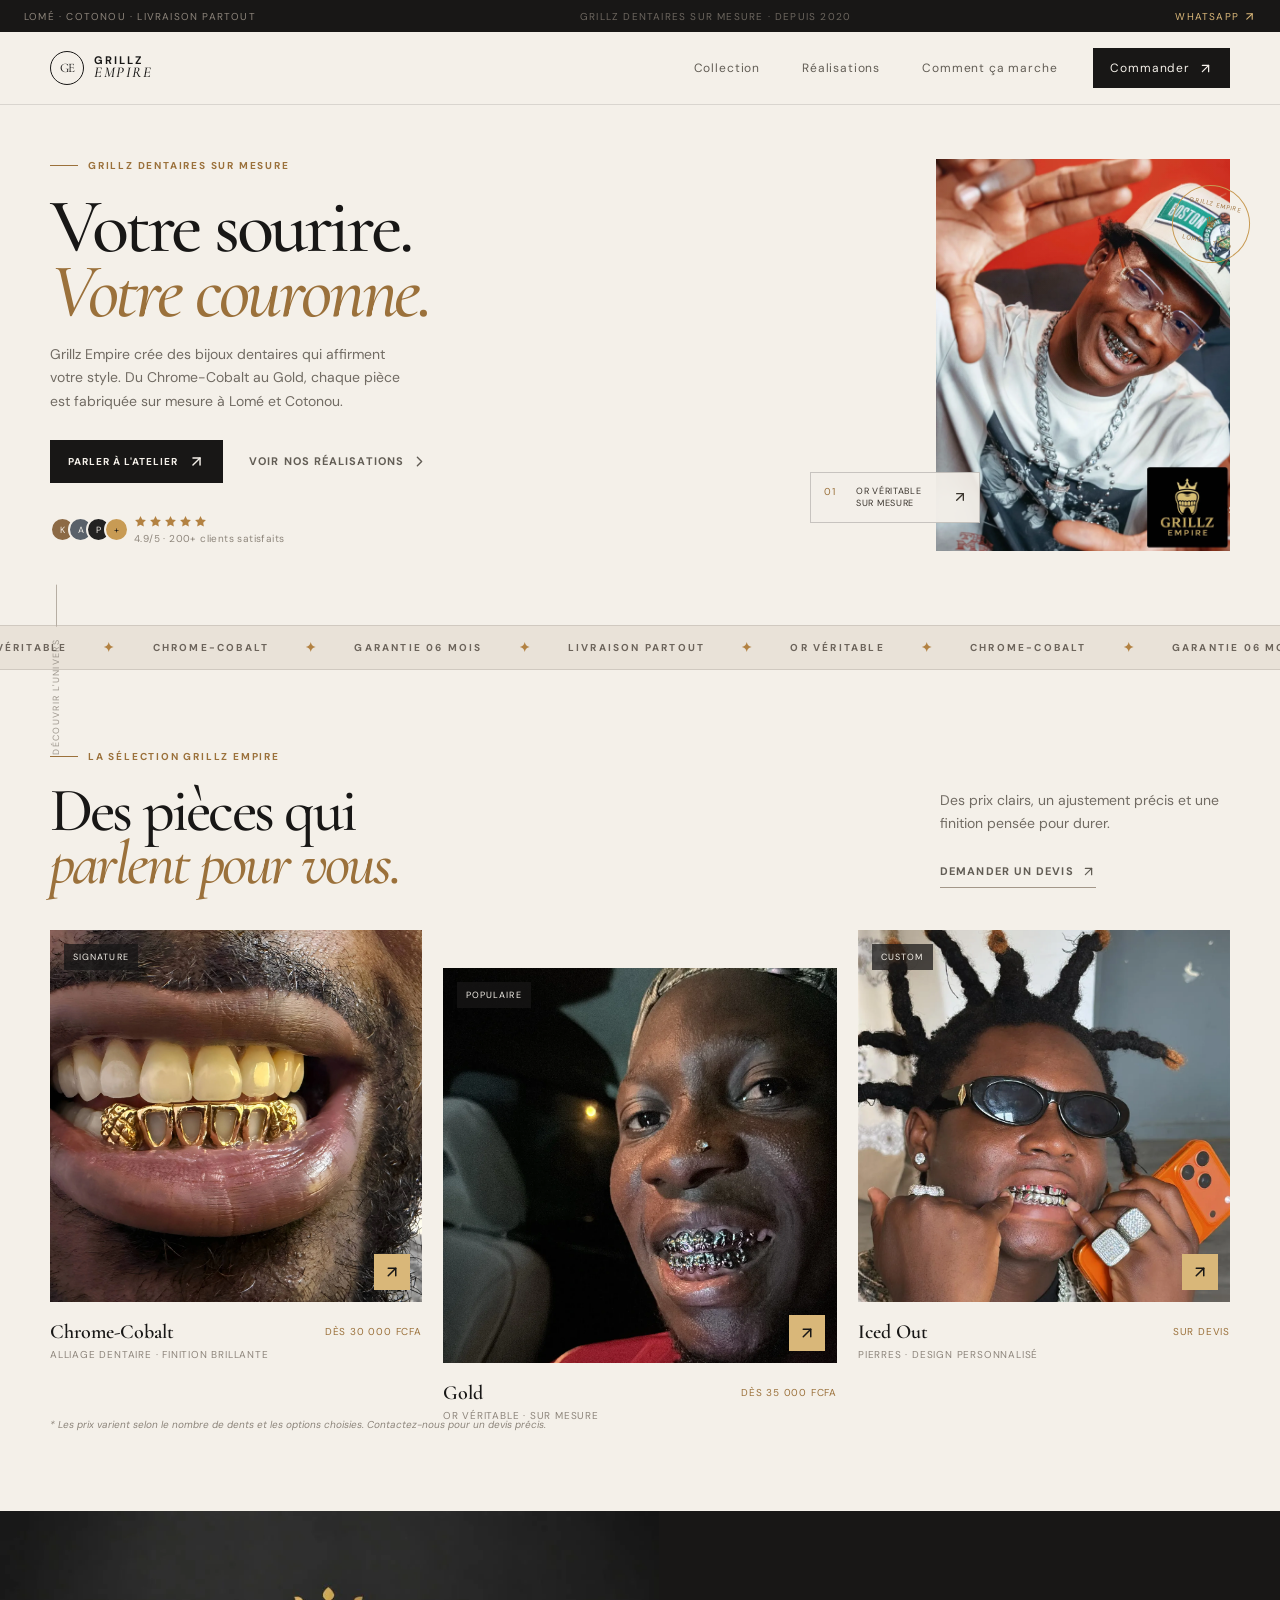
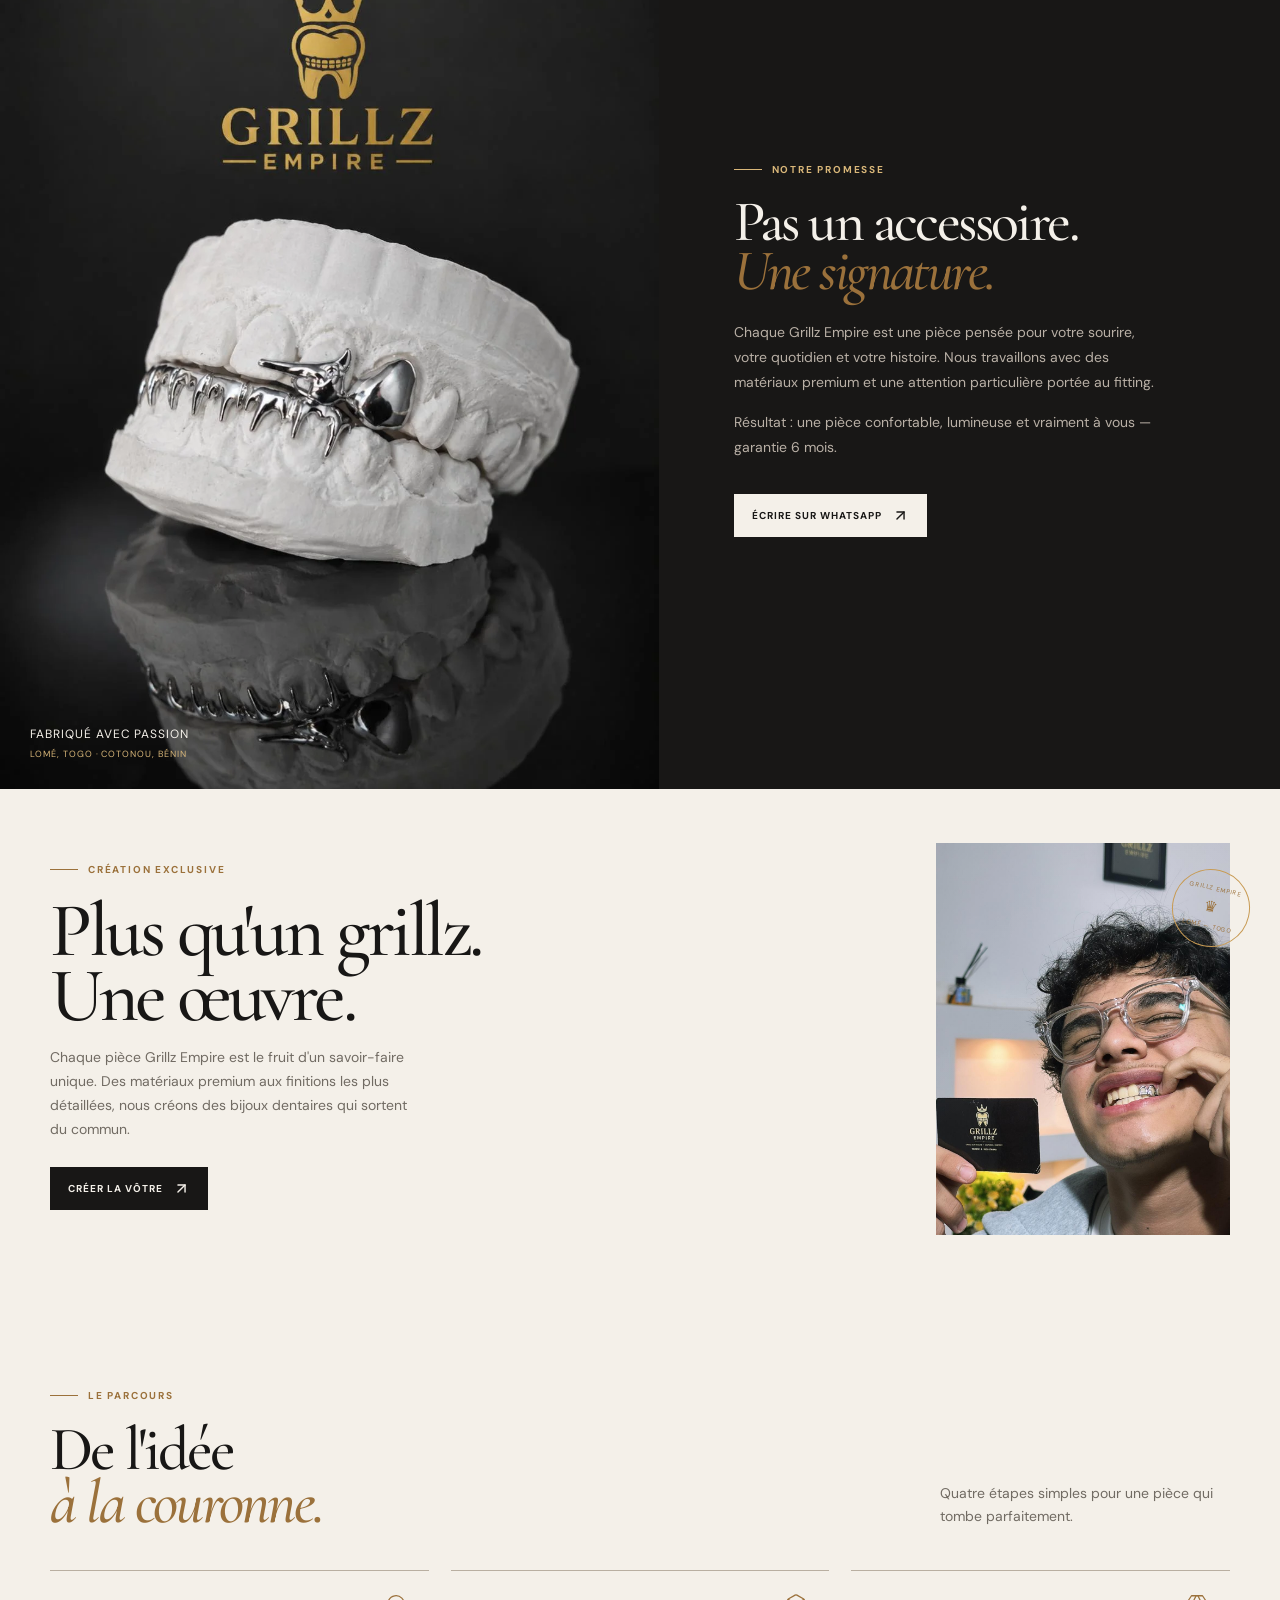
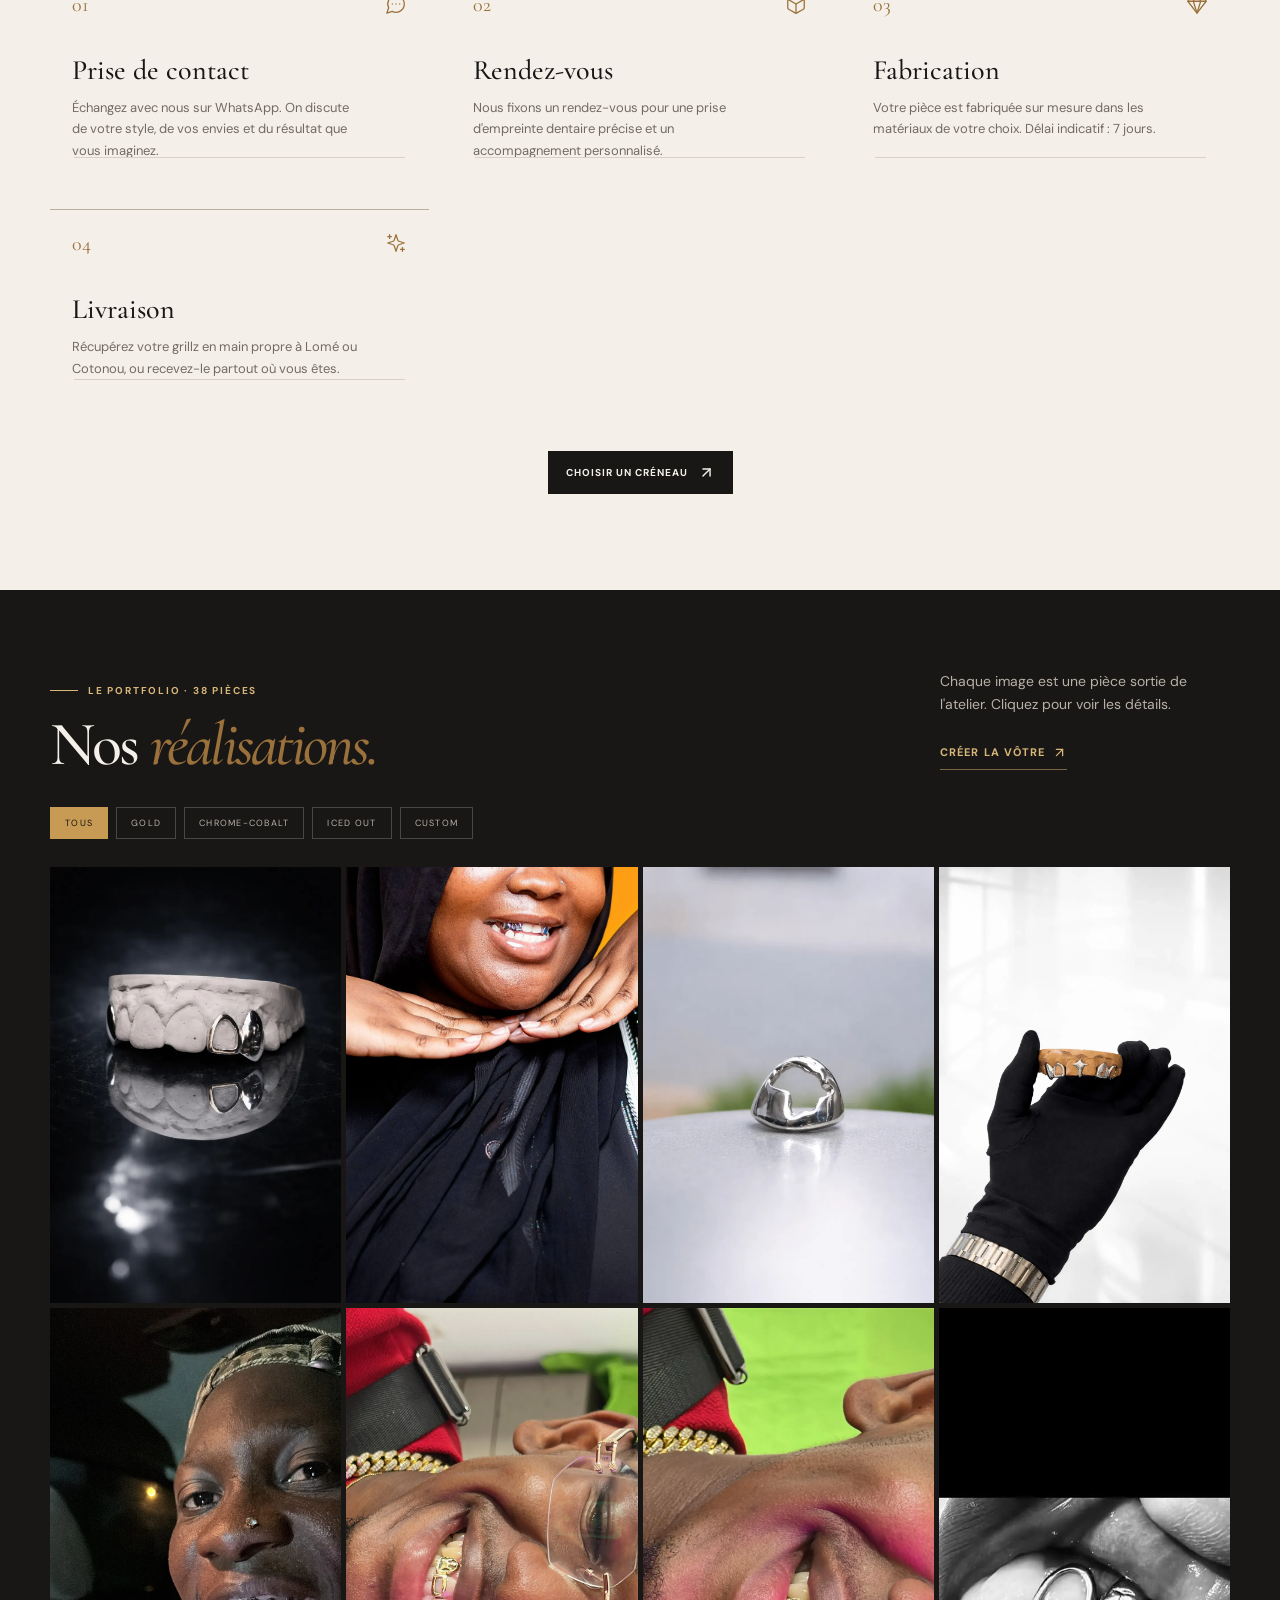
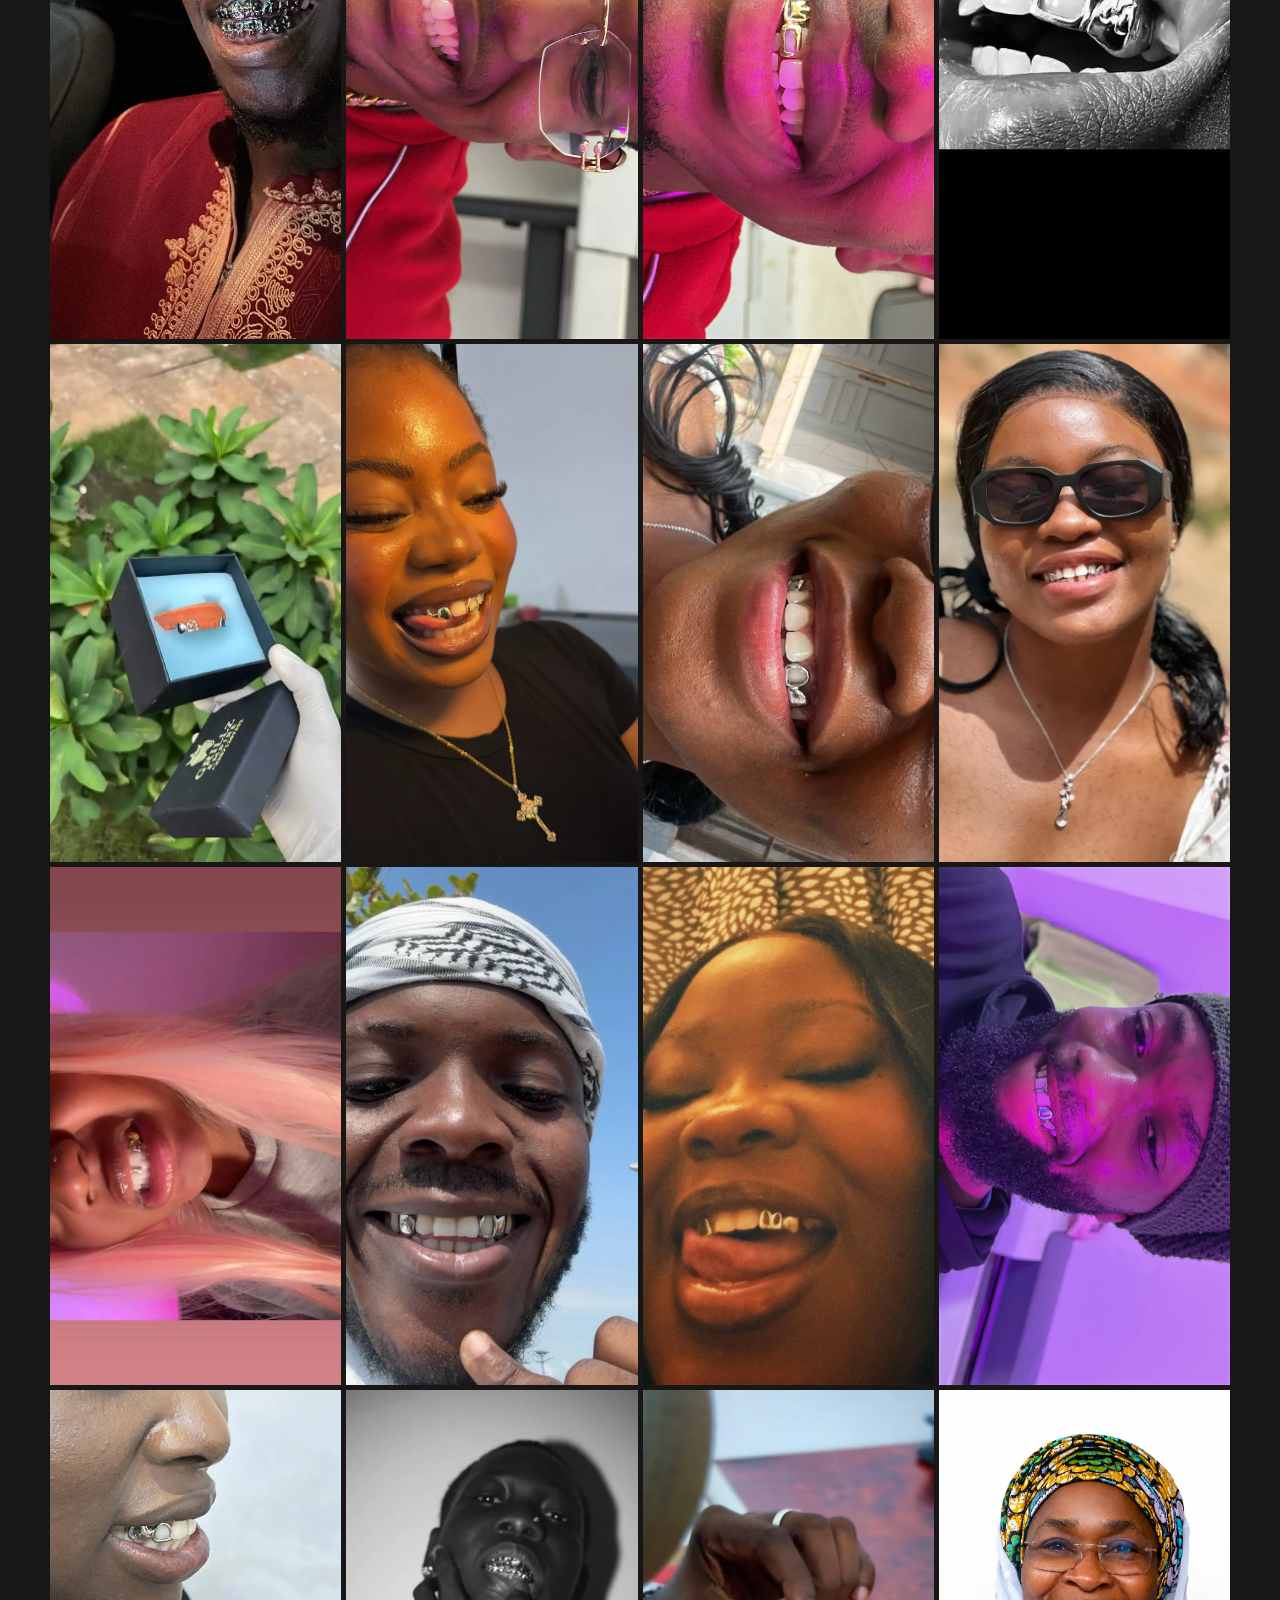
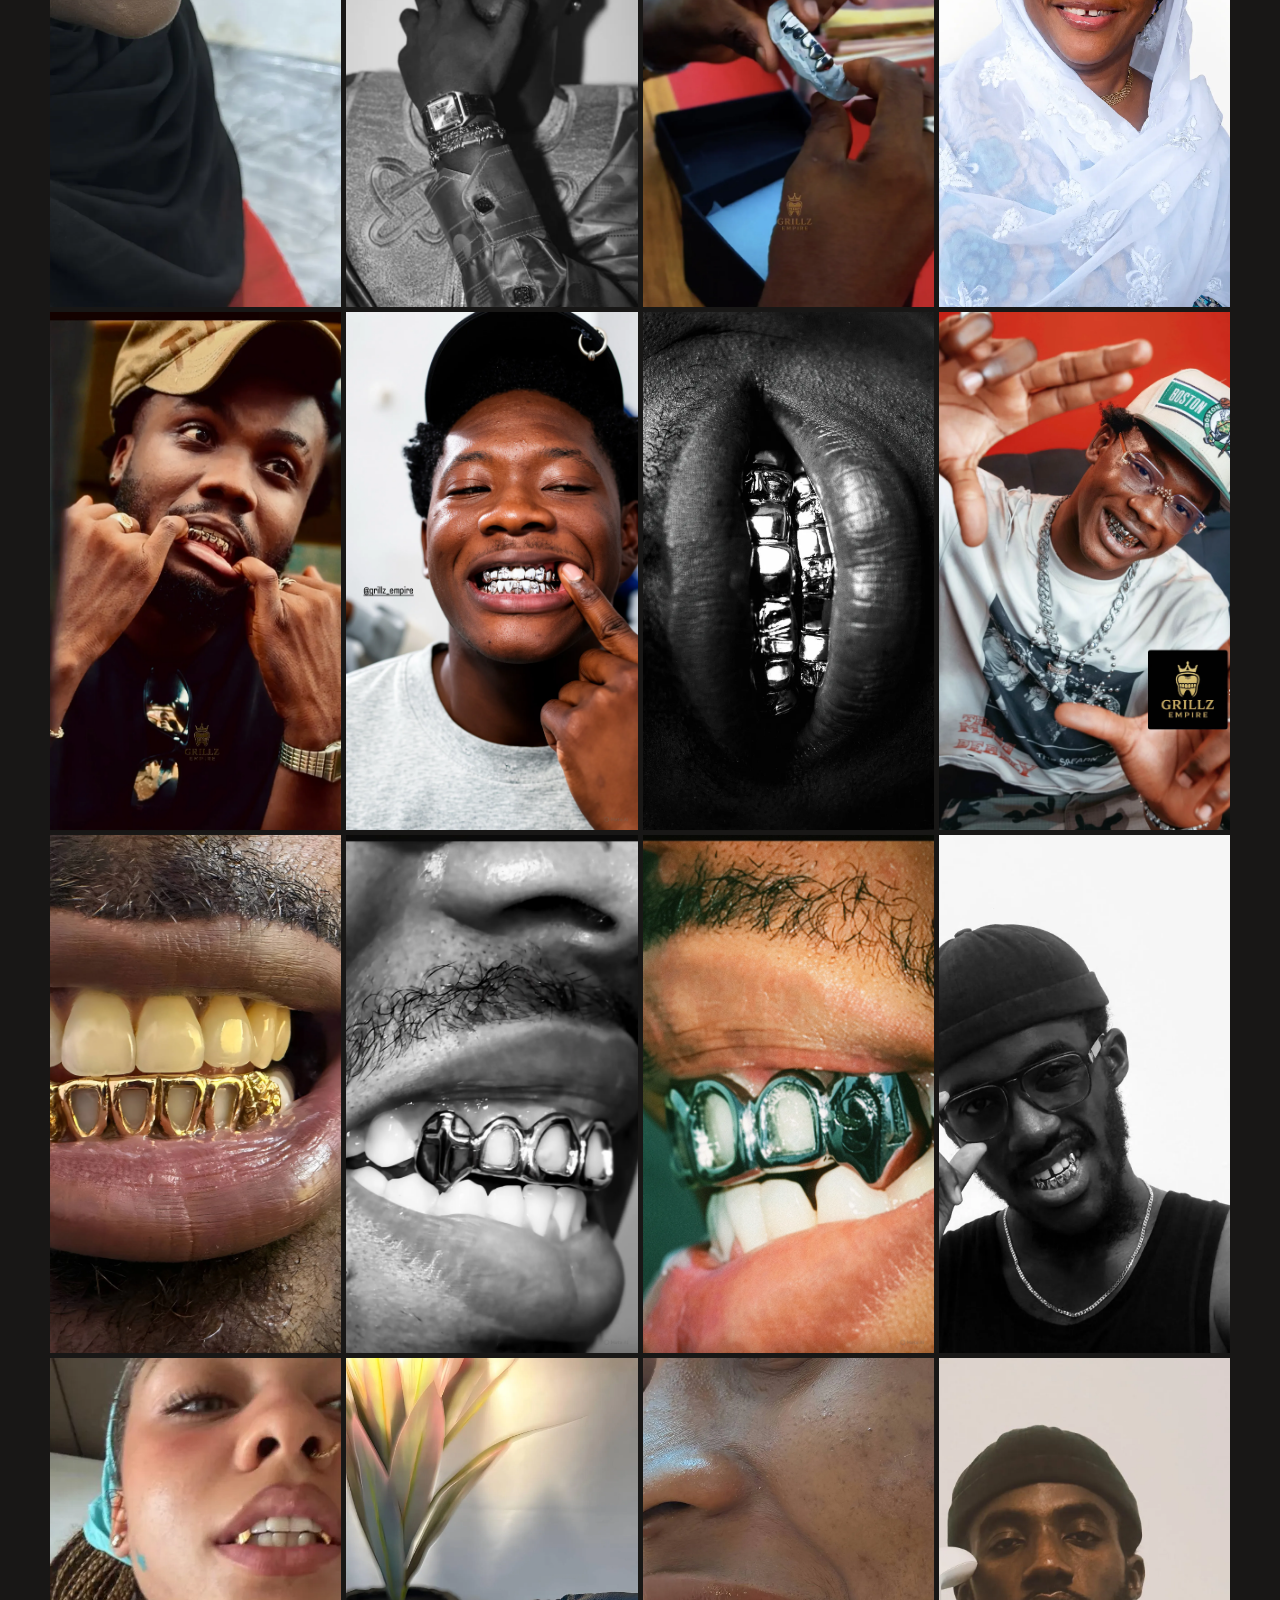
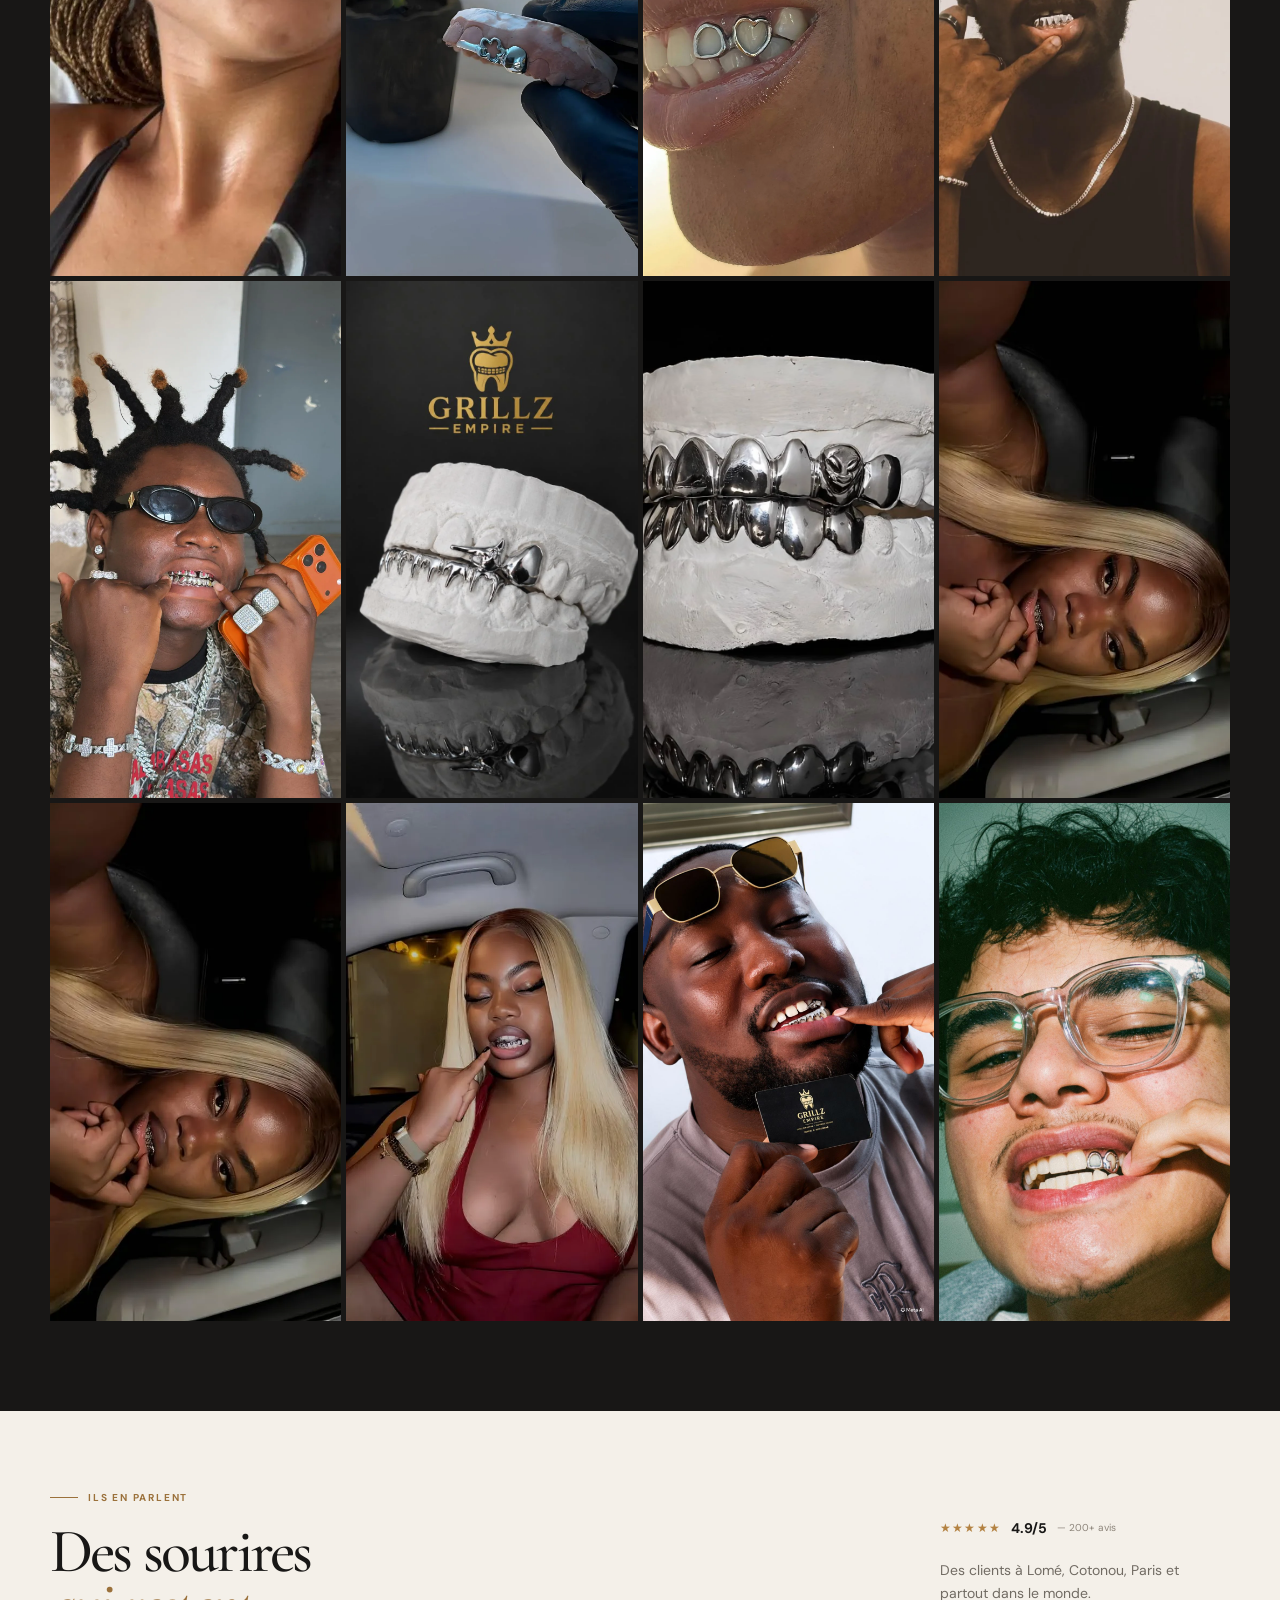
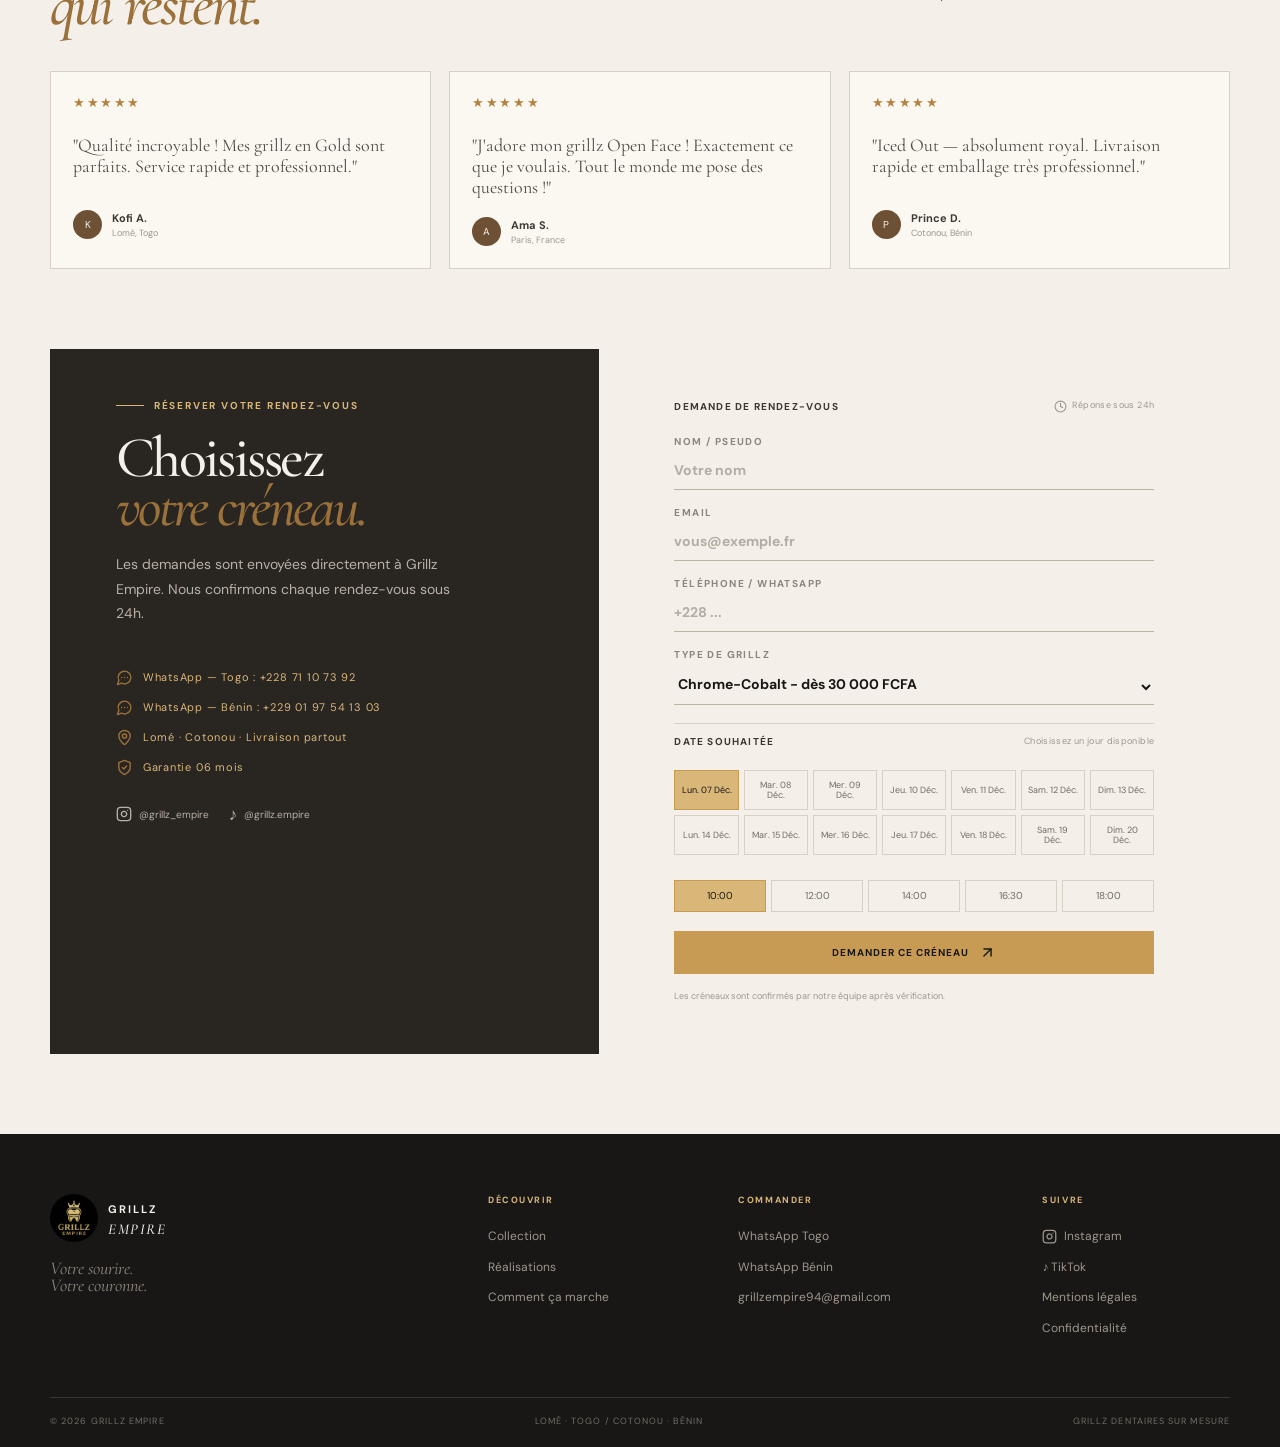
==== commit 8a23a9de: "SEO: og:url, og:image absolues, canonical, JSON-LD, robots.txt, sitemap.xml, viewport" ====
--- a/index.html
+++ b/index.html
@@ -2,20 +2,53 @@
 <html lang="fr">
   <head>
     <meta charset="UTF-8" />
-    <meta name="viewport" content="width=device-width, initial-scale=1.0, maximum-scale=1" />
+    <meta name="viewport" content="width=device-width, initial-scale=1.0" />
     <meta name="description" content="Grillz Empire — grillz dentaires sur mesure en Chrome-Cobalt, Gold et Iced Out à Lomé, Togo et Cotonou, Bénin. Livraison partout." />
     <meta name="keywords" content="grillz, grillz sur mesure, grillz Togo, grillz Lomé, grillz Bénin, grillz Cotonou, grillz or, grillz chrome" />
     <meta name="author" content="Grillz Empire" />
     <meta property="og:title" content="Grillz Empire — Grillz dentaires sur mesure à Lomé et Cotonou" />
     <meta property="og:description" content="Grillz dentaires sur mesure en Chrome-Cobalt, Gold et Iced Out. À partir de 30 000 FCFA." />
     <meta property="og:type" content="website" />
-    <meta property="og:image" content="Nos-realisation/grillz-logo/logo.webp" />
-    <meta property="og:url" content="https://omimoustakim.github.io/Grillz_empire" />
+    <meta property="og:image" content="https://grillzempire.com/Nos-realisation/grillz-logo/logo.webp" />
+    <meta property="og:url" content="https://grillzempire.com/" />
+    <link rel="canonical" href="https://grillzempire.com/" />
     <link rel="icon" type="image/webp" href="Nos-realisation/grillz-logo/logo.webp" />
     <link rel="stylesheet" href="https://cdnjs.cloudflare.com/ajax/libs/font-awesome/6.5.0/css/all.min.css">
     <meta name="google-site-verification" content="OyPe_VDb3-Lu2IEJ_CyMFKRpGT6mOoGhkqpga_eH4Nk" />
     <title>Grillz Empire — Grillz dentaires sur mesure</title>
     <link rel="stylesheet" href="css/style.css" />
+    <script type="application/ld+json">
+    {
+      "@context": "https://schema.org",
+      "@type": "JewelryStore",
+      "name": "Grillz Empire",
+      "description": "Grillz dentaires sur mesure en Chrome-Cobalt, Gold et Iced Out à Lomé, Togo et Cotonou, Bénin.",
+      "url": "https://grillzempire.com",
+      "logo": "https://grillzempire.com/Nos-realisation/grillz-logo/logo.webp",
+      "image": "https://grillzempire.com/Nos-realisation/grillz-24.webp",
+      "telephone": "+22871107392",
+      "priceRange": "$$",
+      "address": [
+        {
+          "@type": "PostalAddress",
+          "addressLocality": "Lomé",
+          "addressCountry": "TG"
+        },
+        {
+          "@type": "PostalAddress",
+          "addressLocality": "Cotonou",
+          "addressCountry": "BJ"
+        }
+      ],
+      "areaServed": ["TG", "BJ"],
+      "aggregateRating": {
+        "@type": "AggregateRating",
+        "ratingValue": "4.9",
+        "reviewCount": "200"
+      },
+      "openingHours": "Mo-Sa 09:00-18:00"
+    }
+    </script>
   </head>
   <body>
     <div class="site-shell">
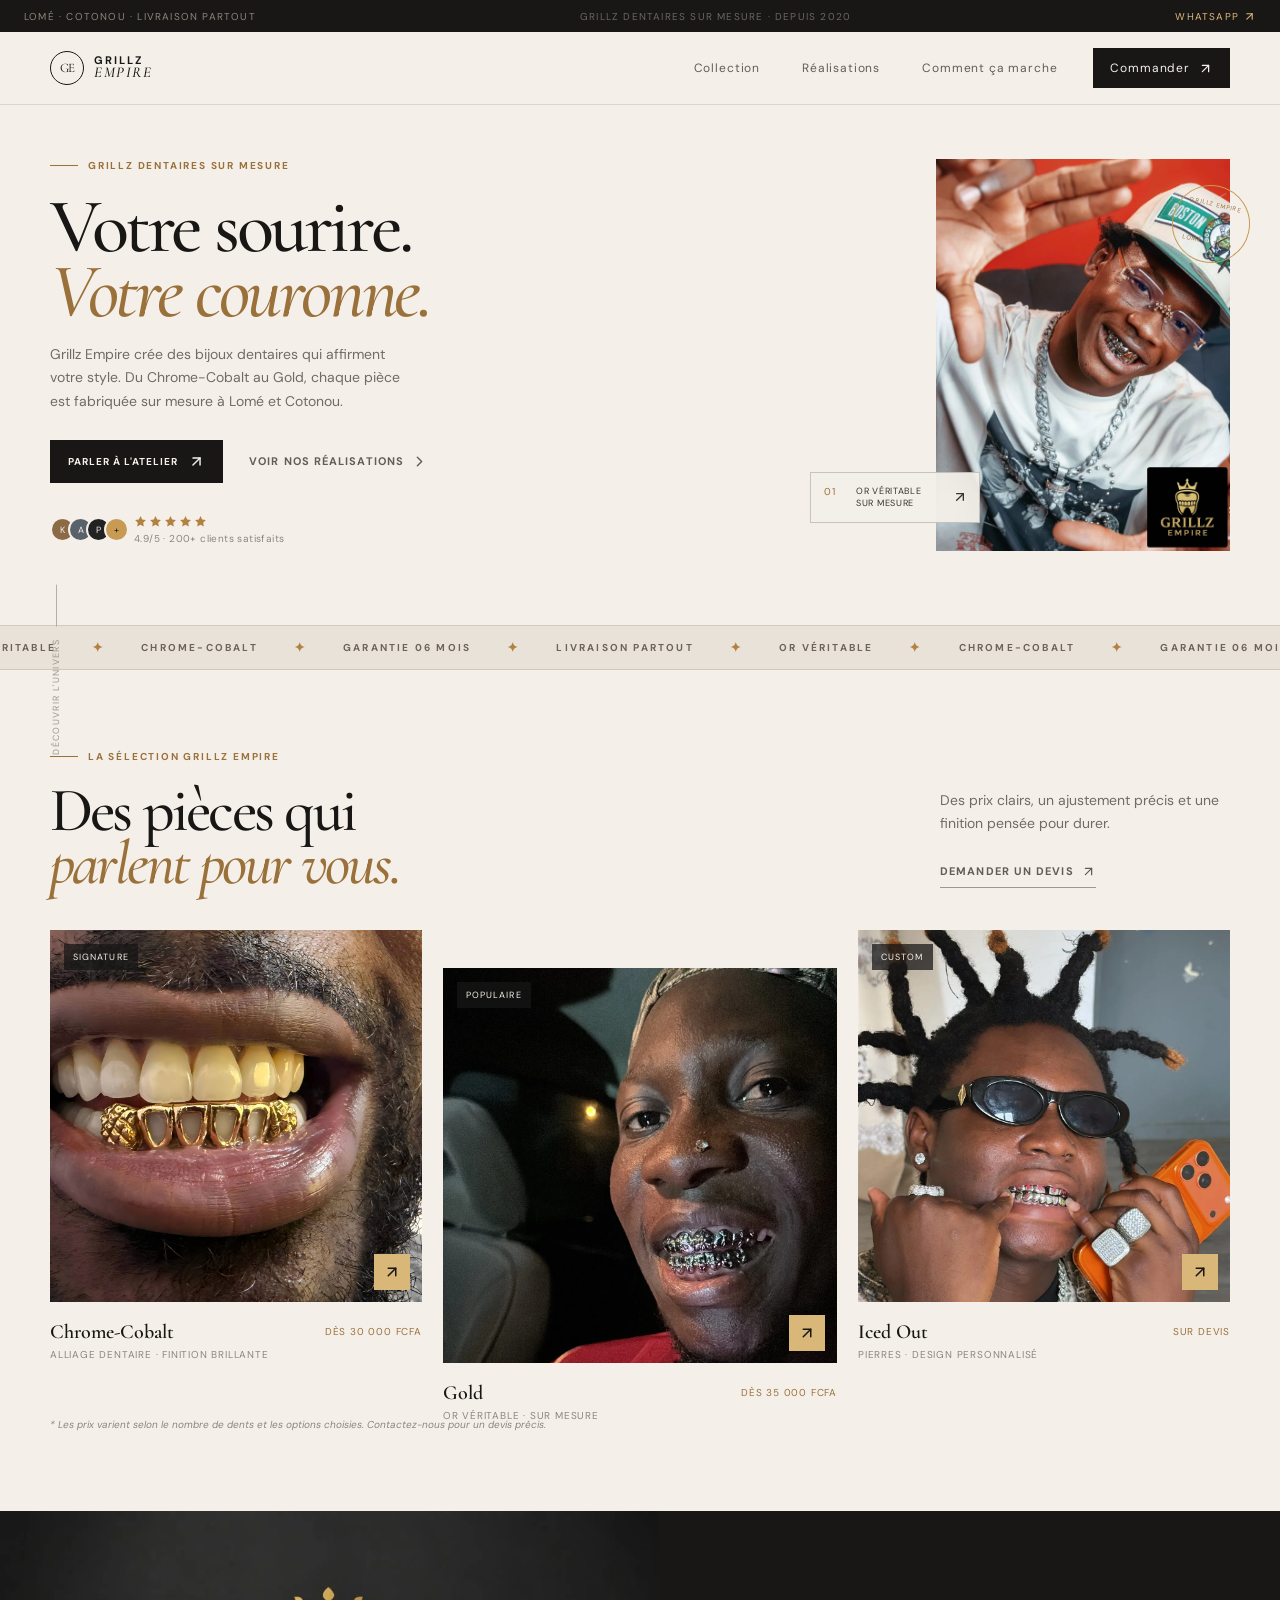
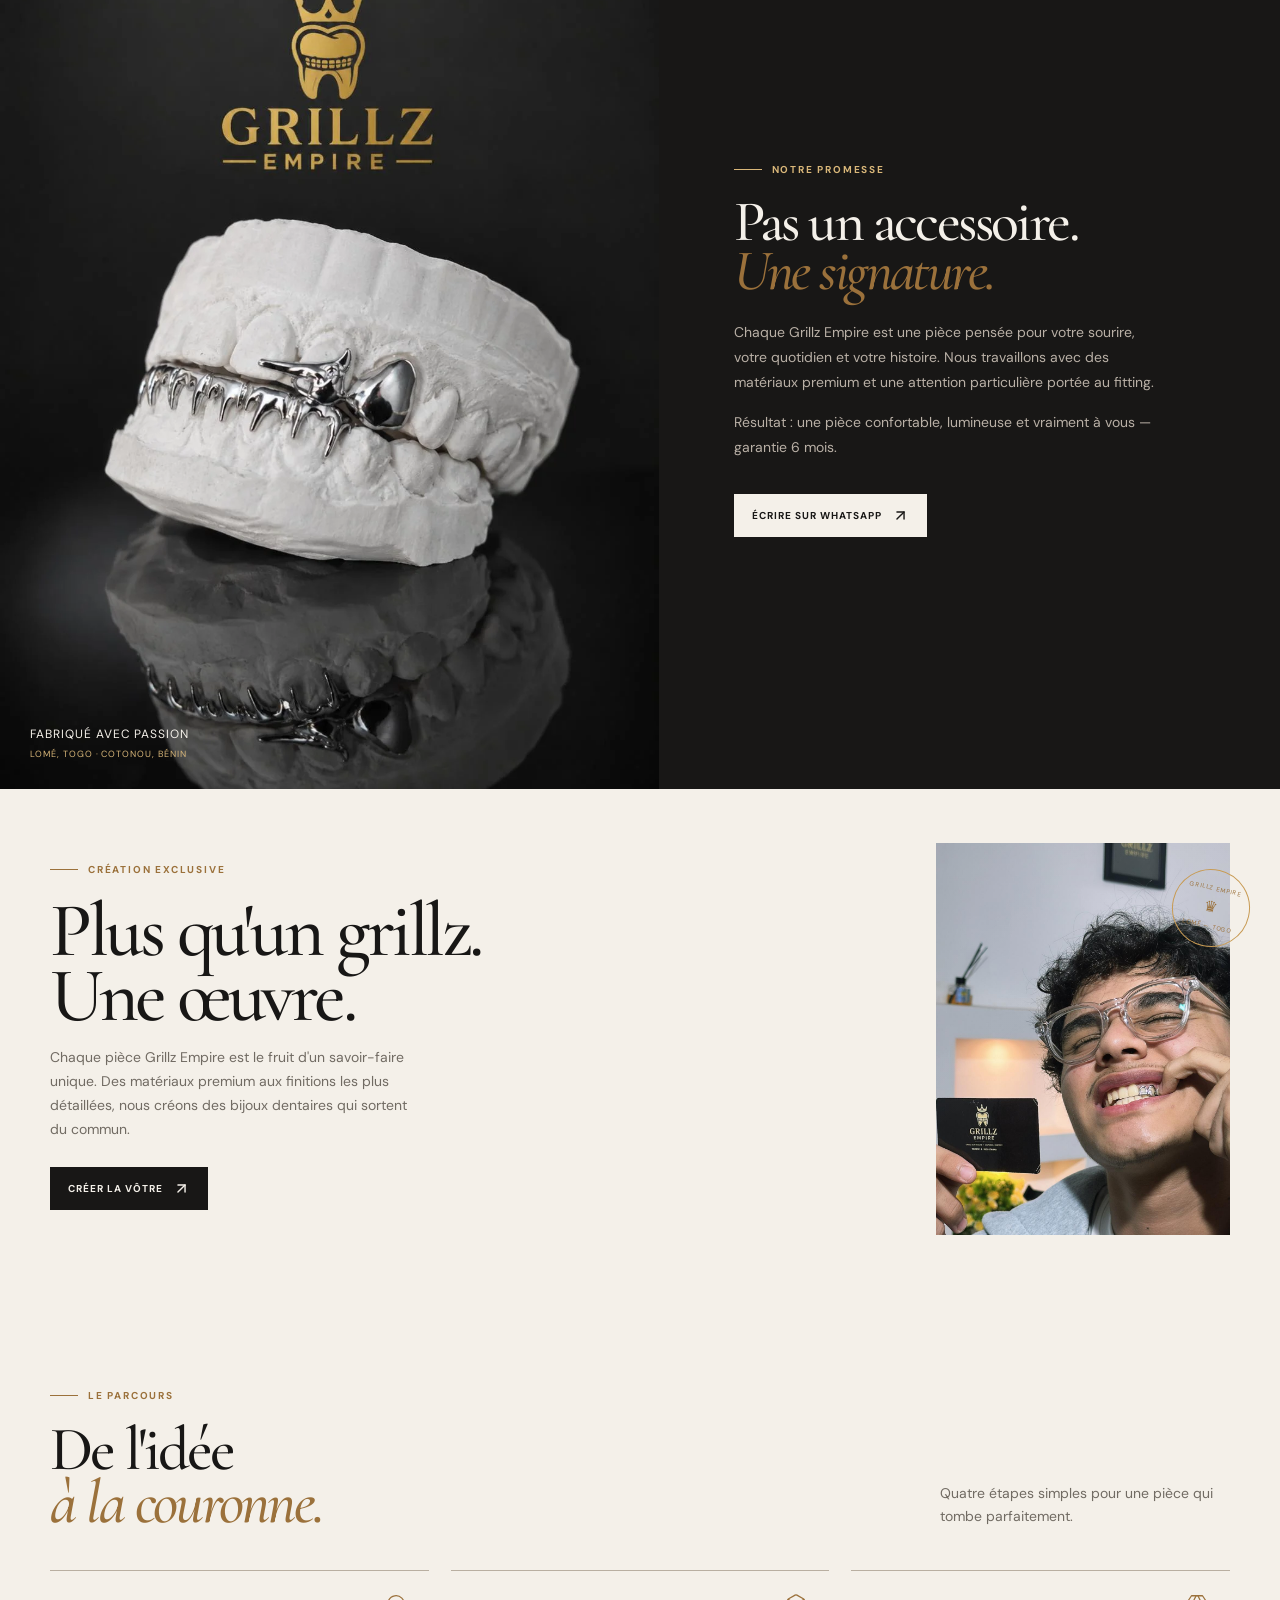
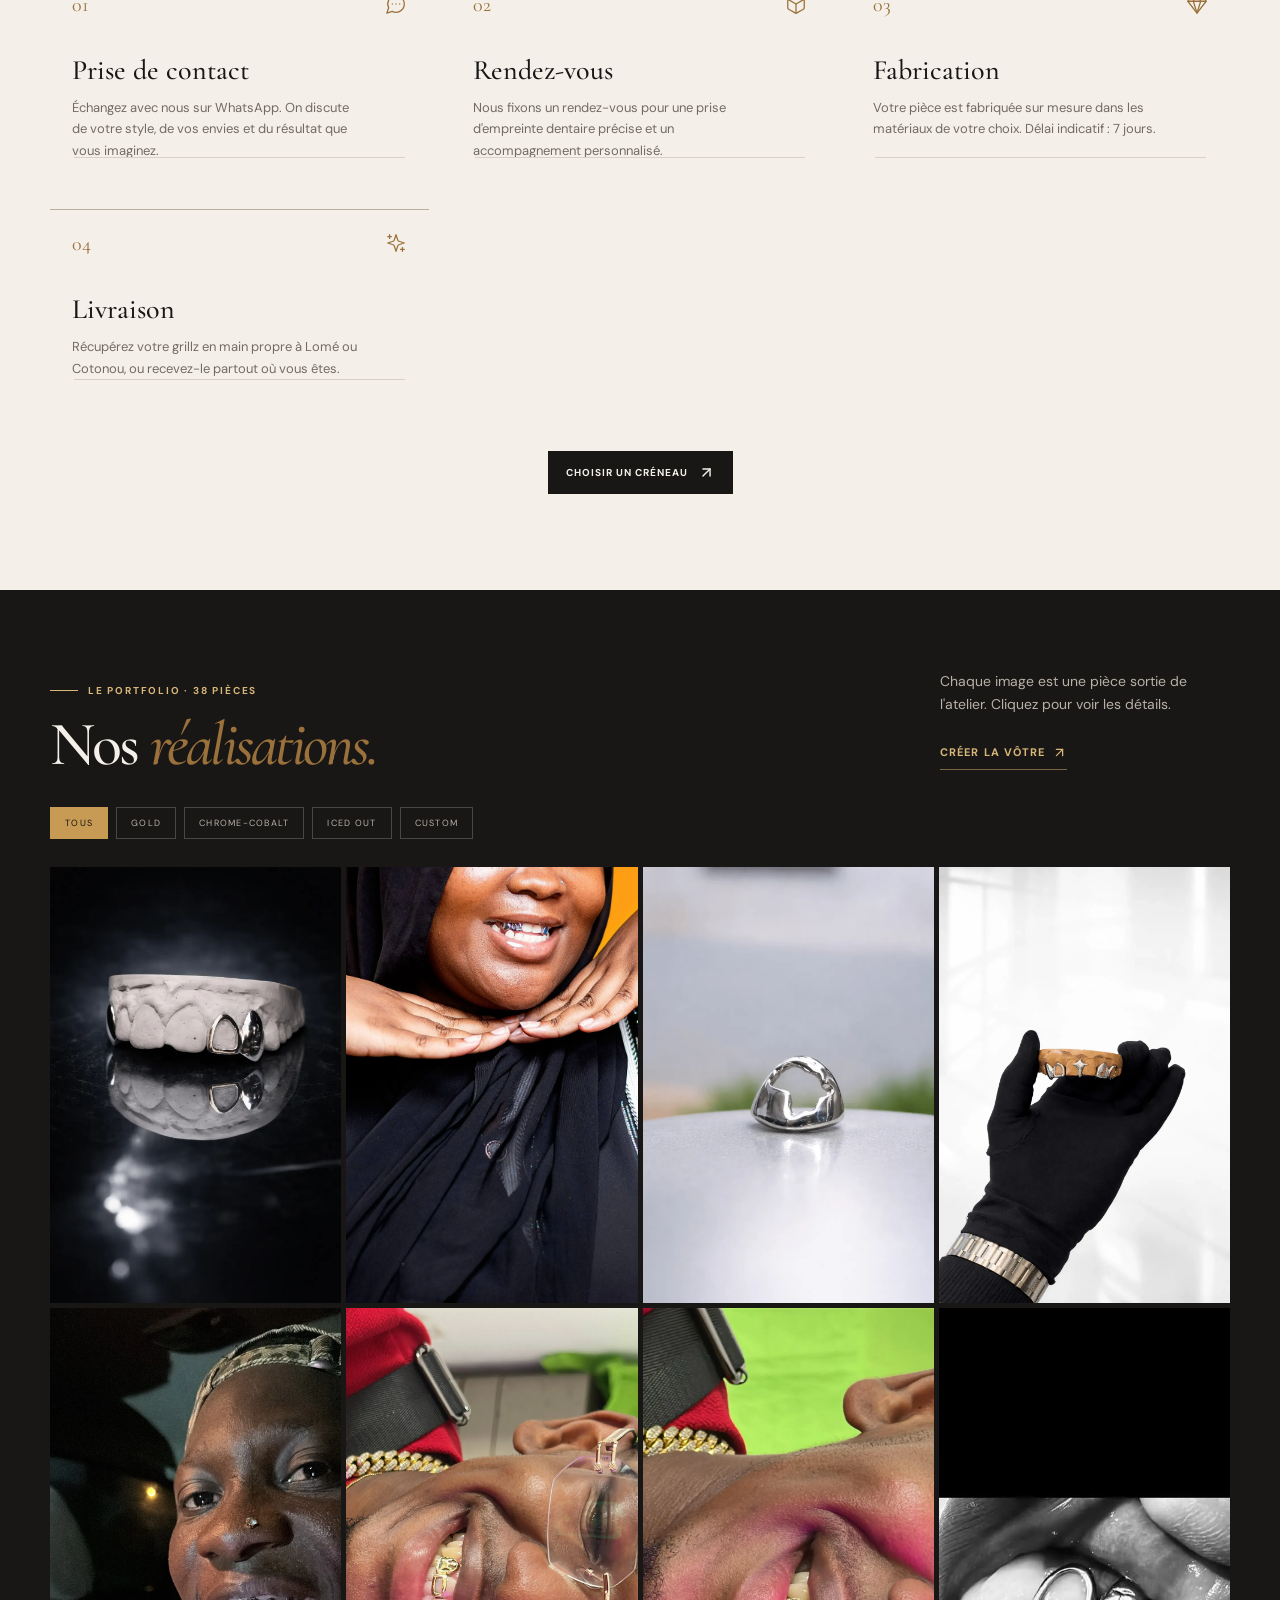
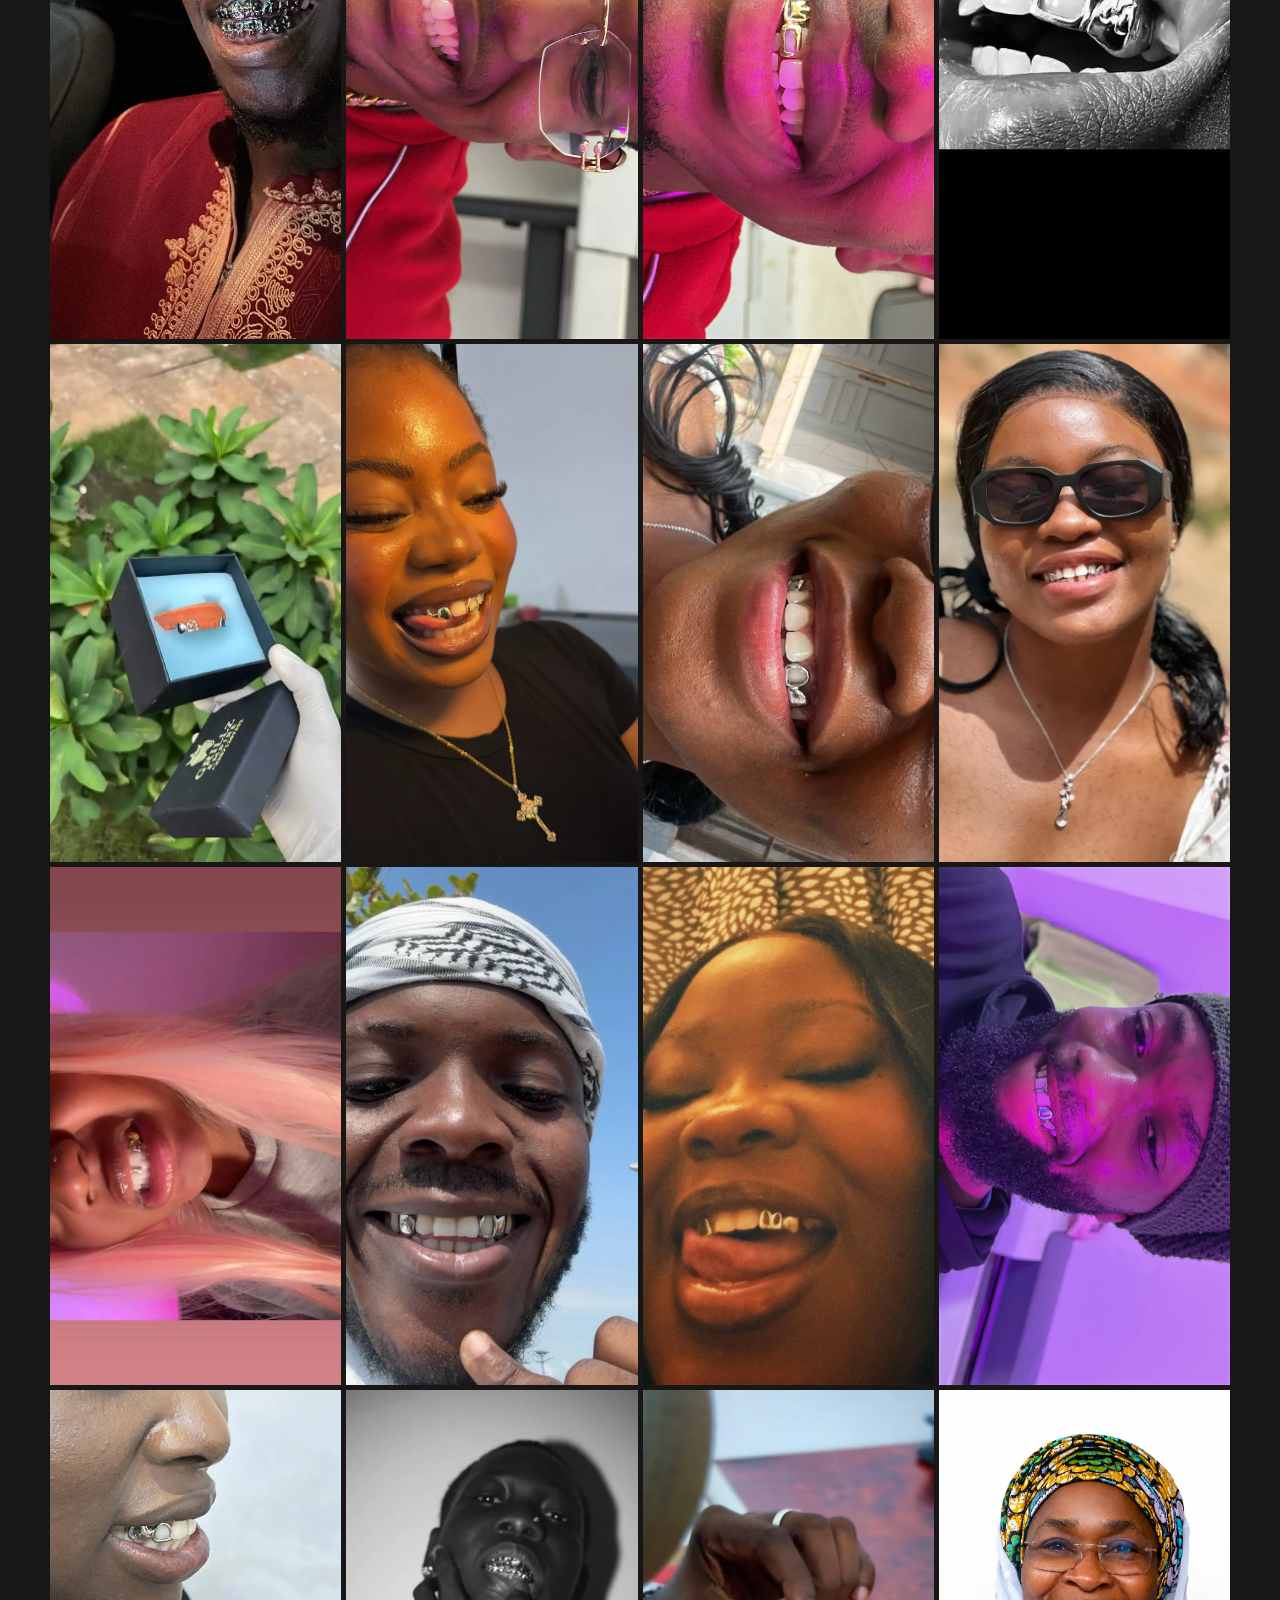
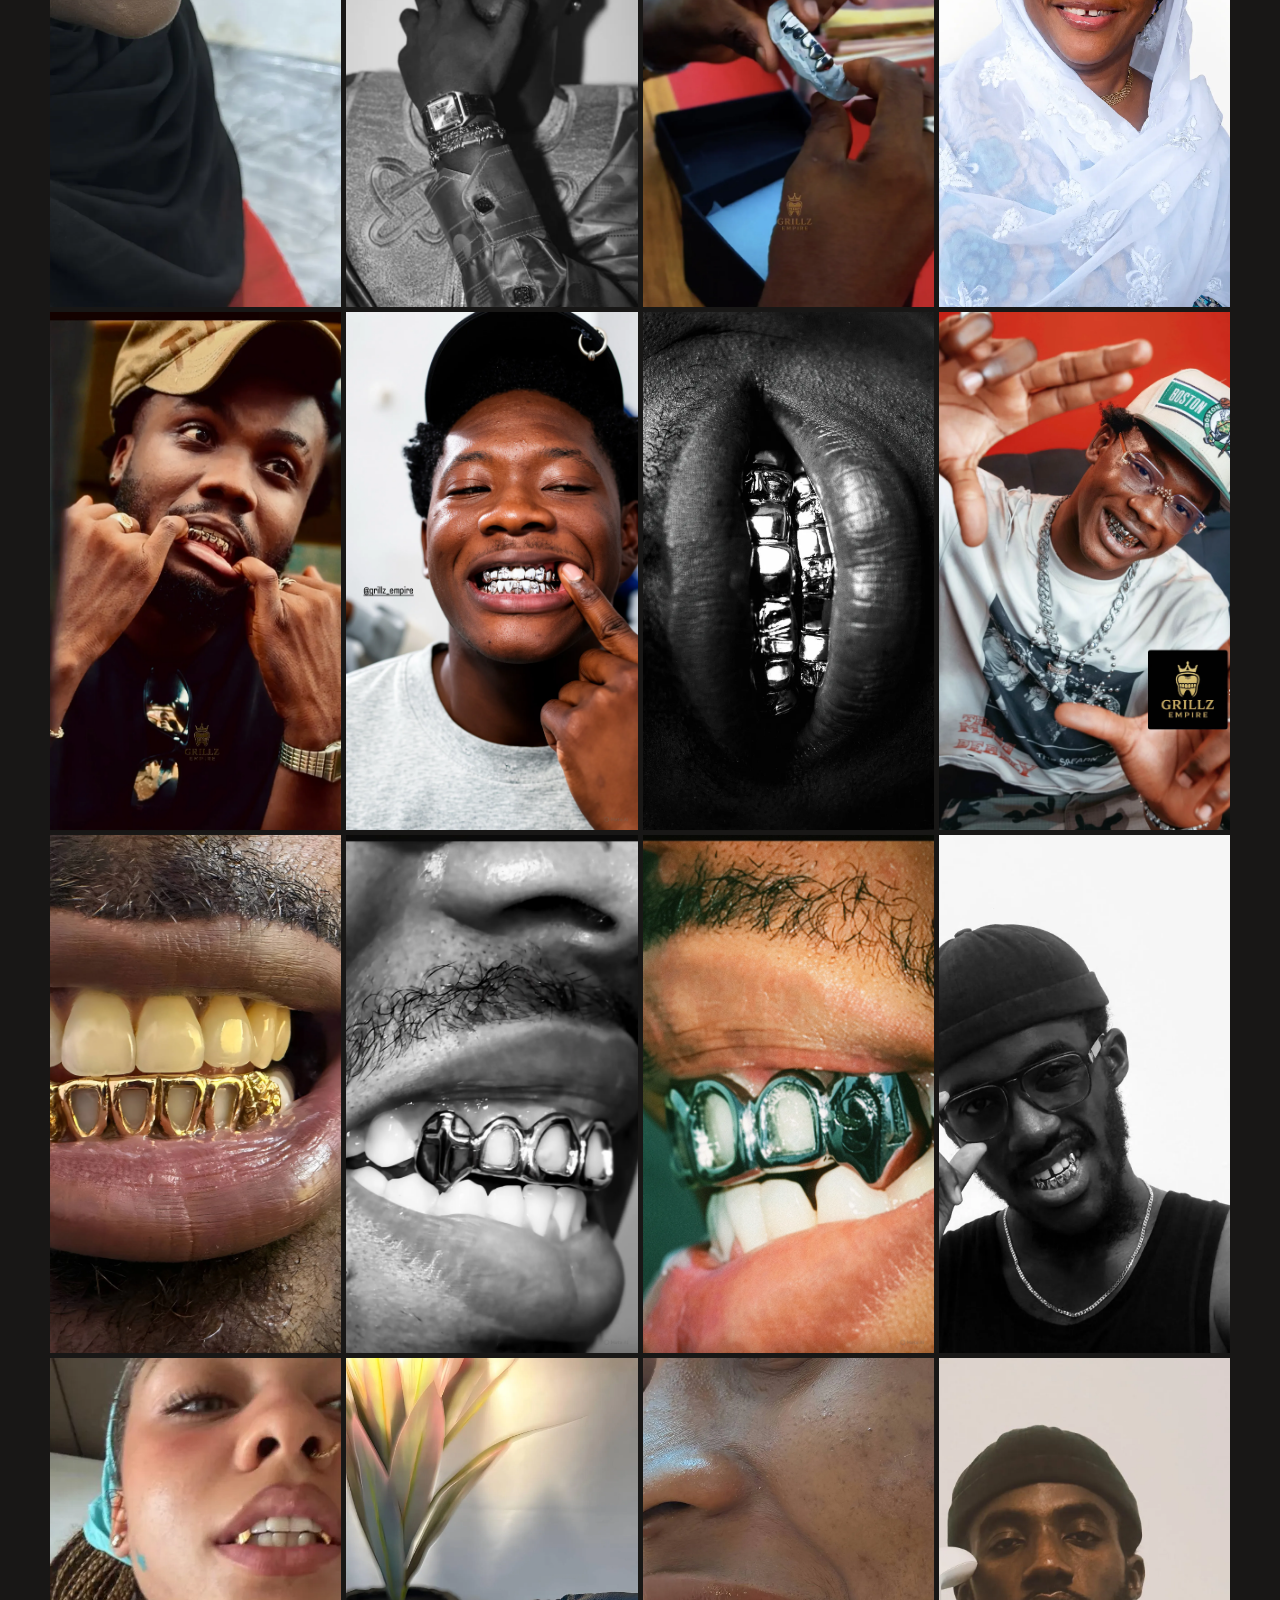
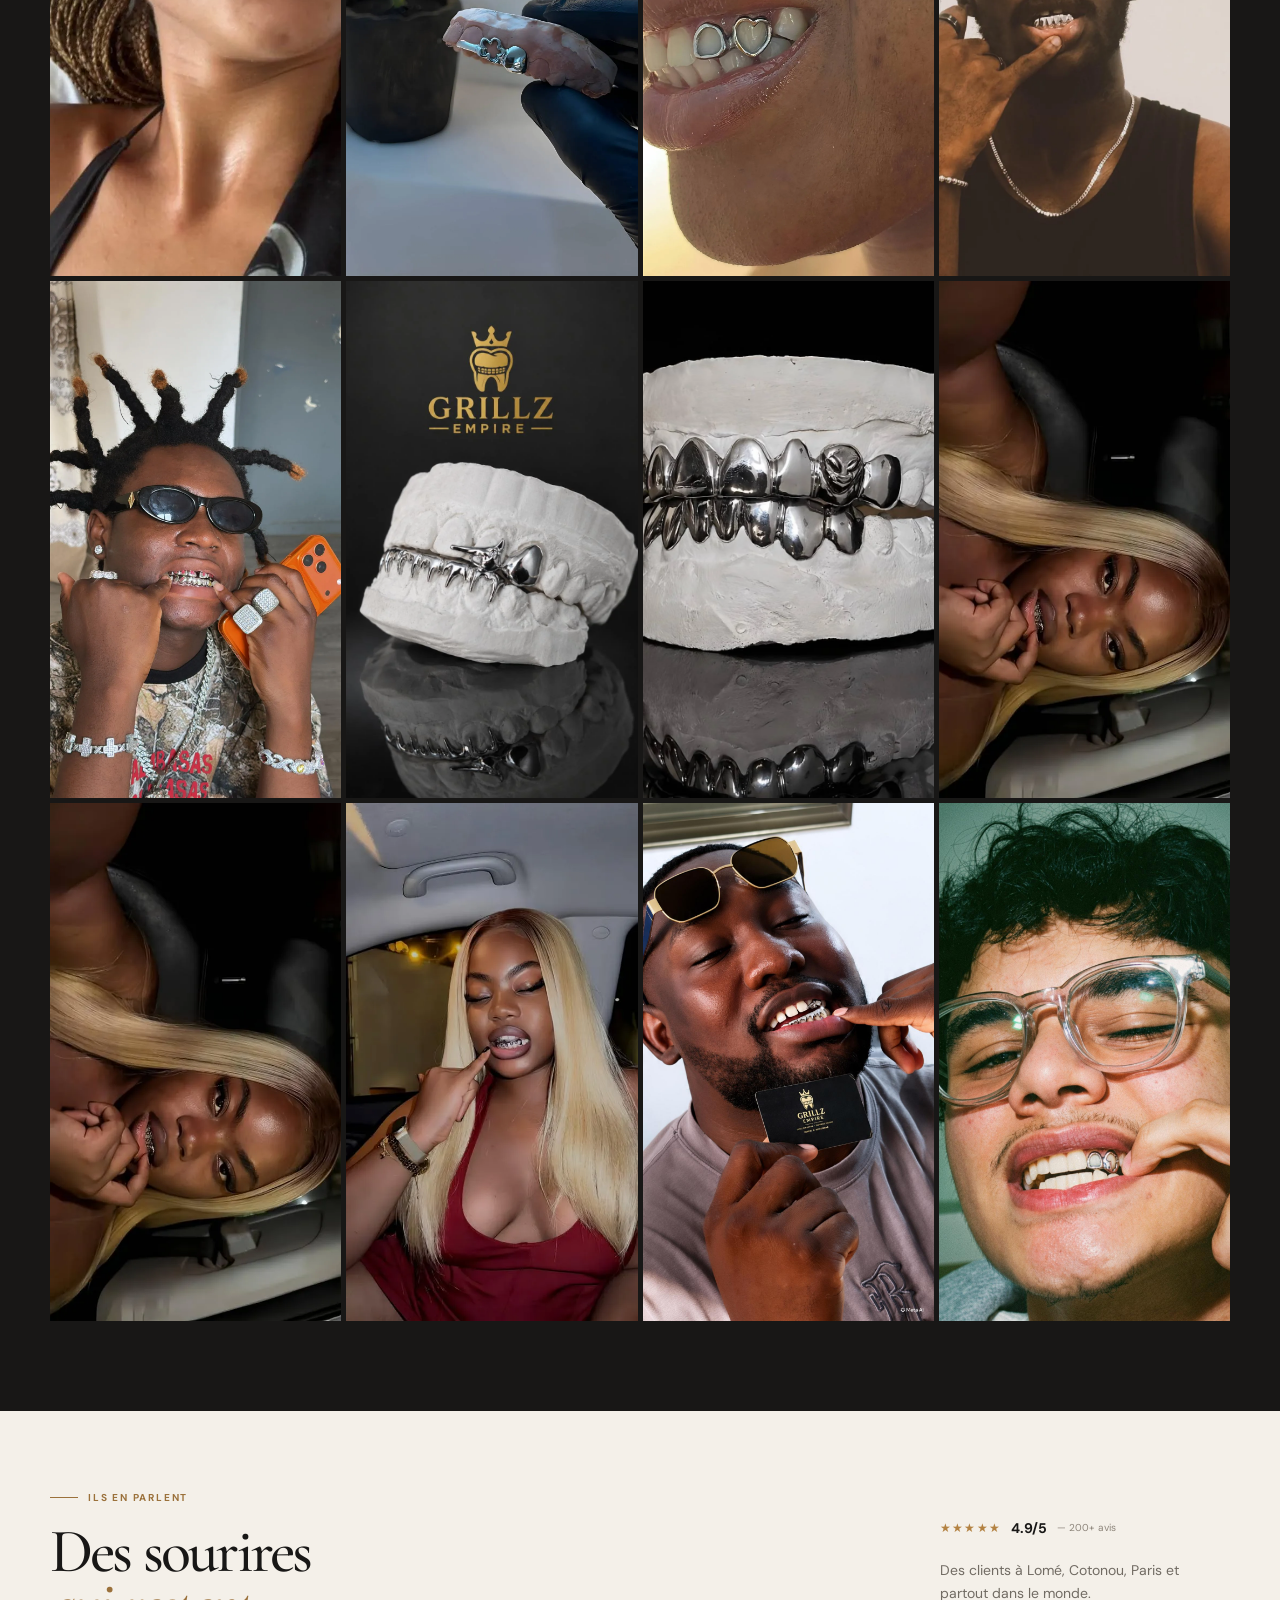
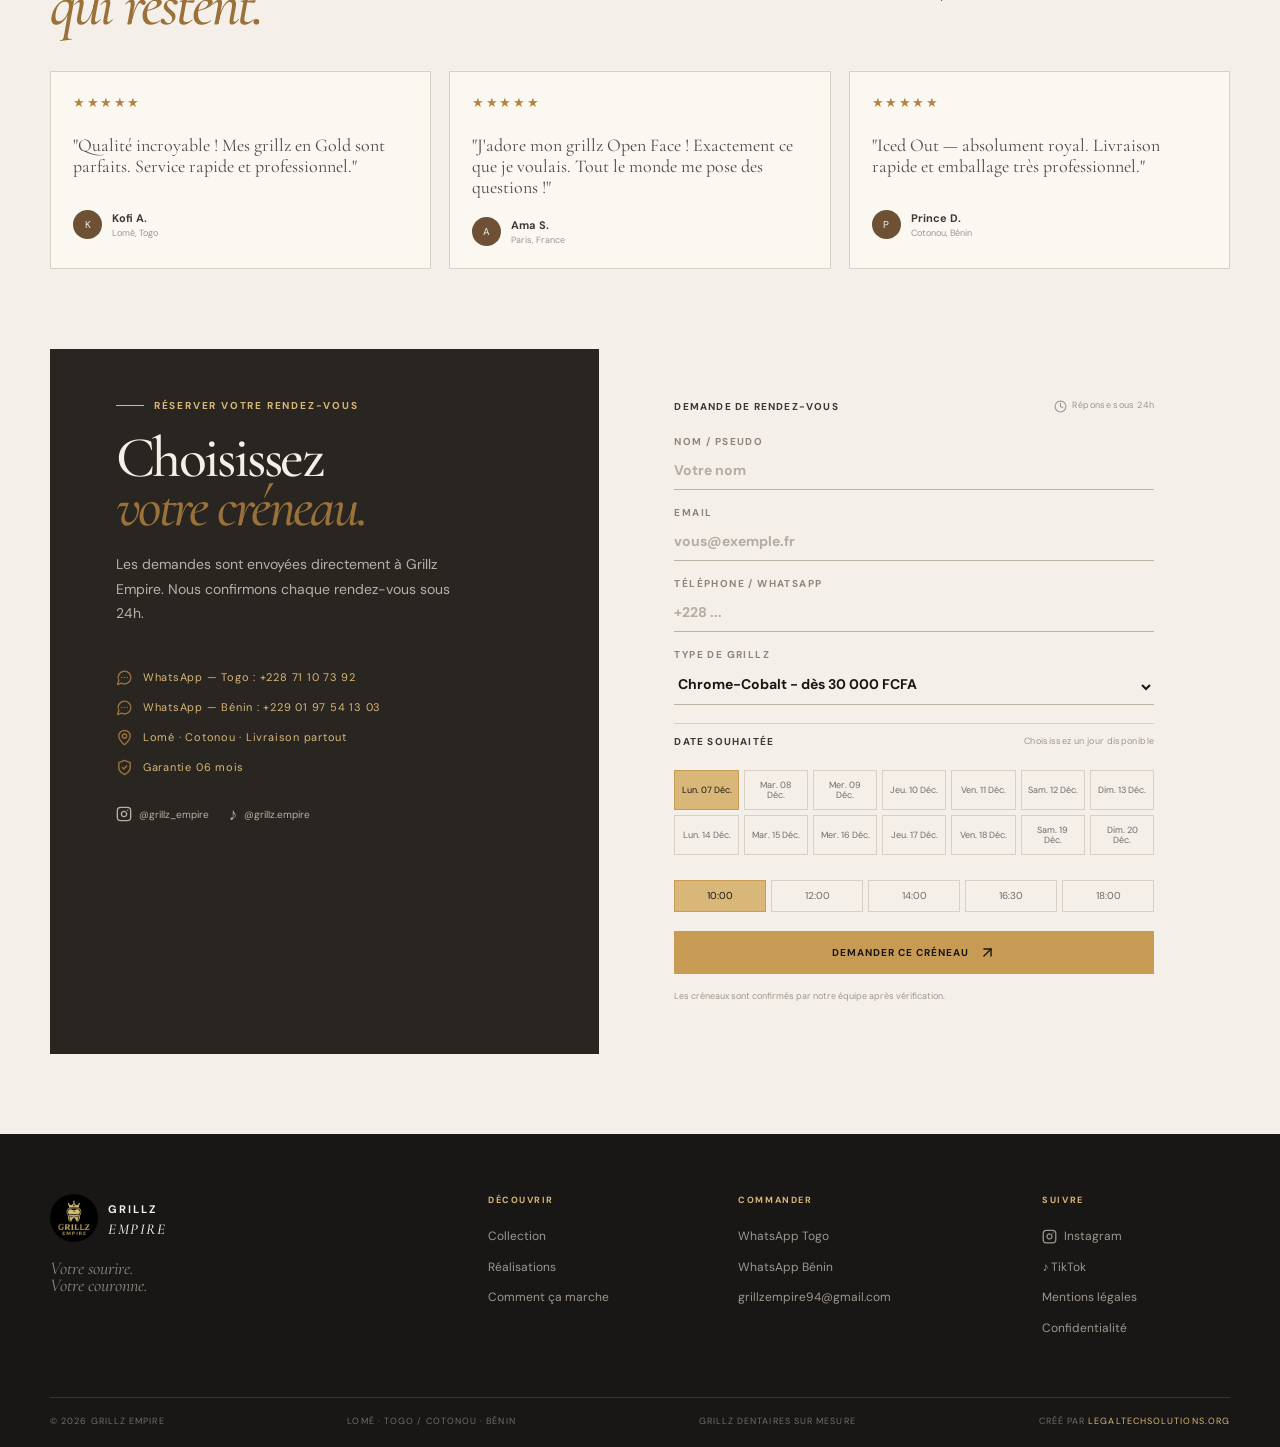
==== commit 094c67e6: "Ajout mention Creer par legaltechsolutions.org dans les footers" ====
--- a/index.html
+++ b/index.html
@@ -446,6 +446,7 @@
           <span>© 2026 Grillz Empire</span>
           <span>Lomé · Togo / Cotonou · Bénin</span>
           <span>Grillz dentaires sur mesure</span>
+          <span>Créé par <a href="https://legaltechsolutions.org" target="_blank" rel="noreferrer" style="color:#d9b779;text-decoration:none;">legaltechsolutions.org</a></span>
         </div>
       </footer>
     </div>
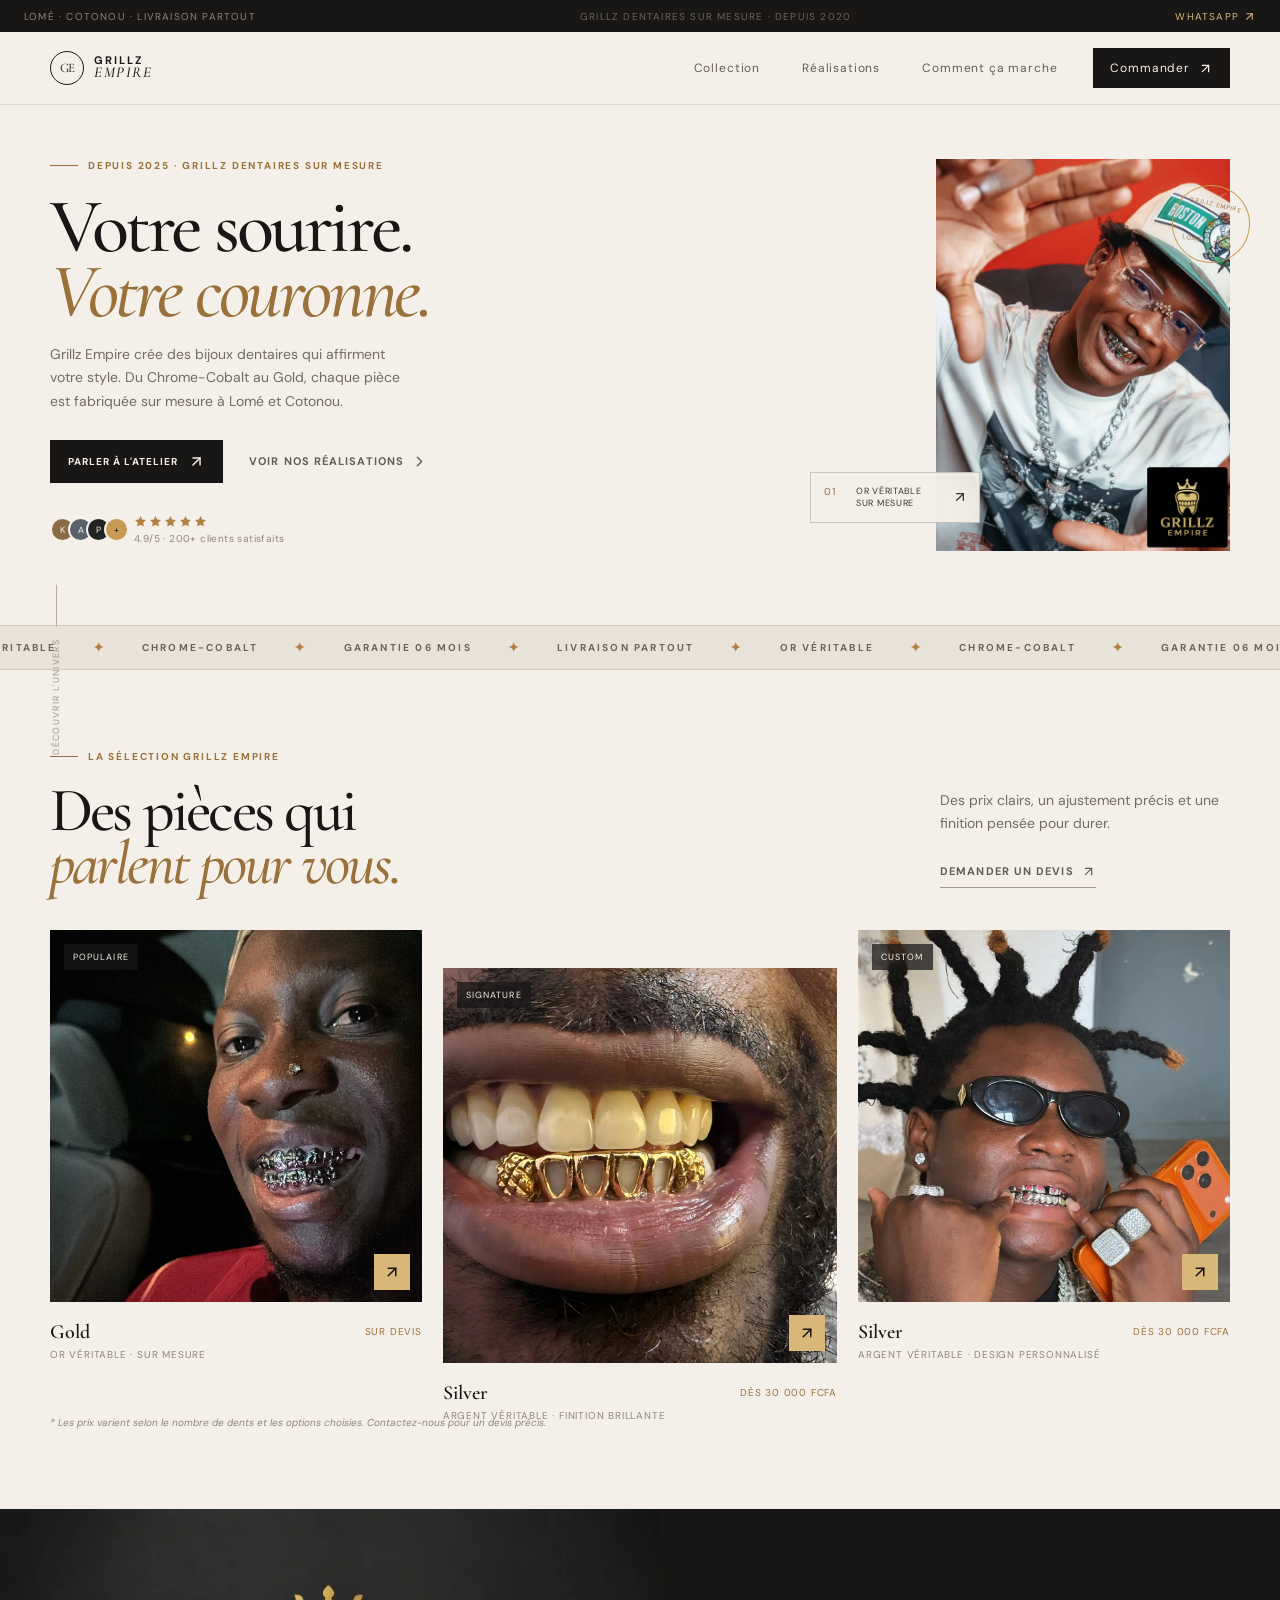
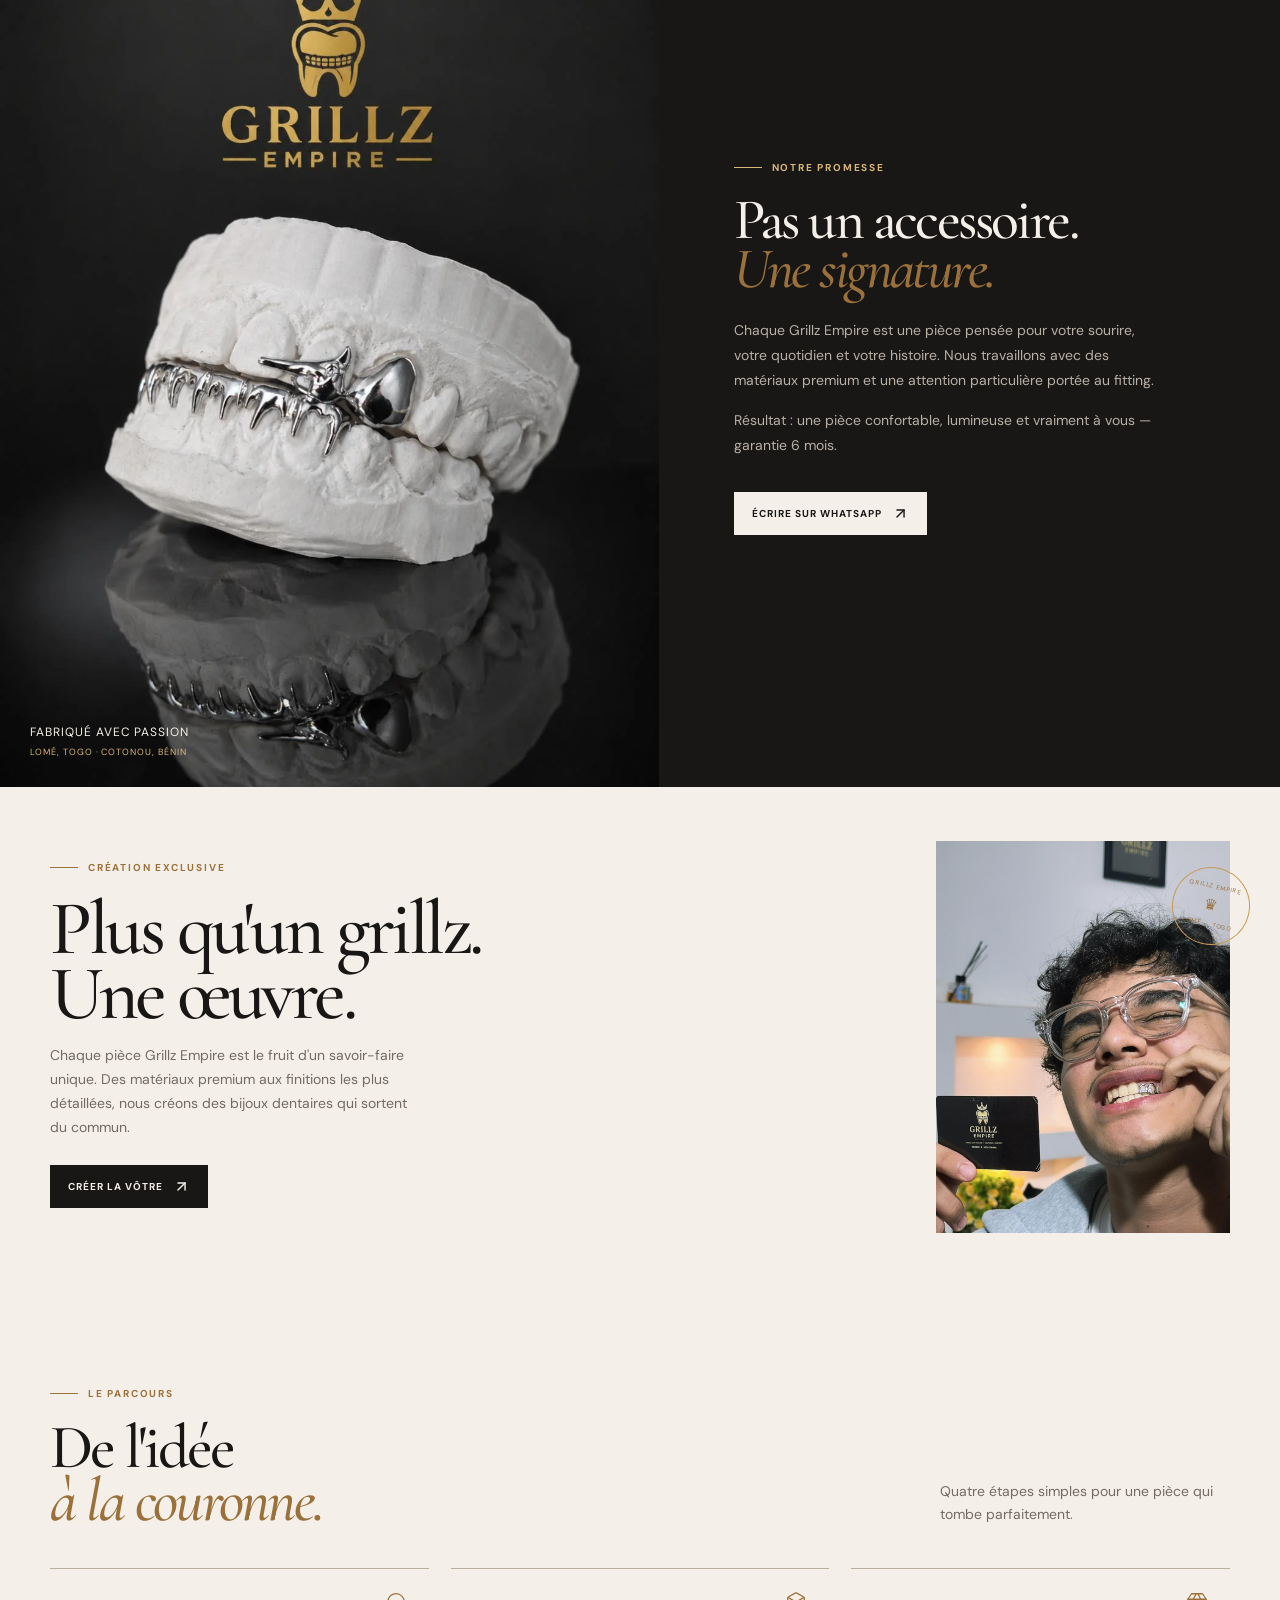
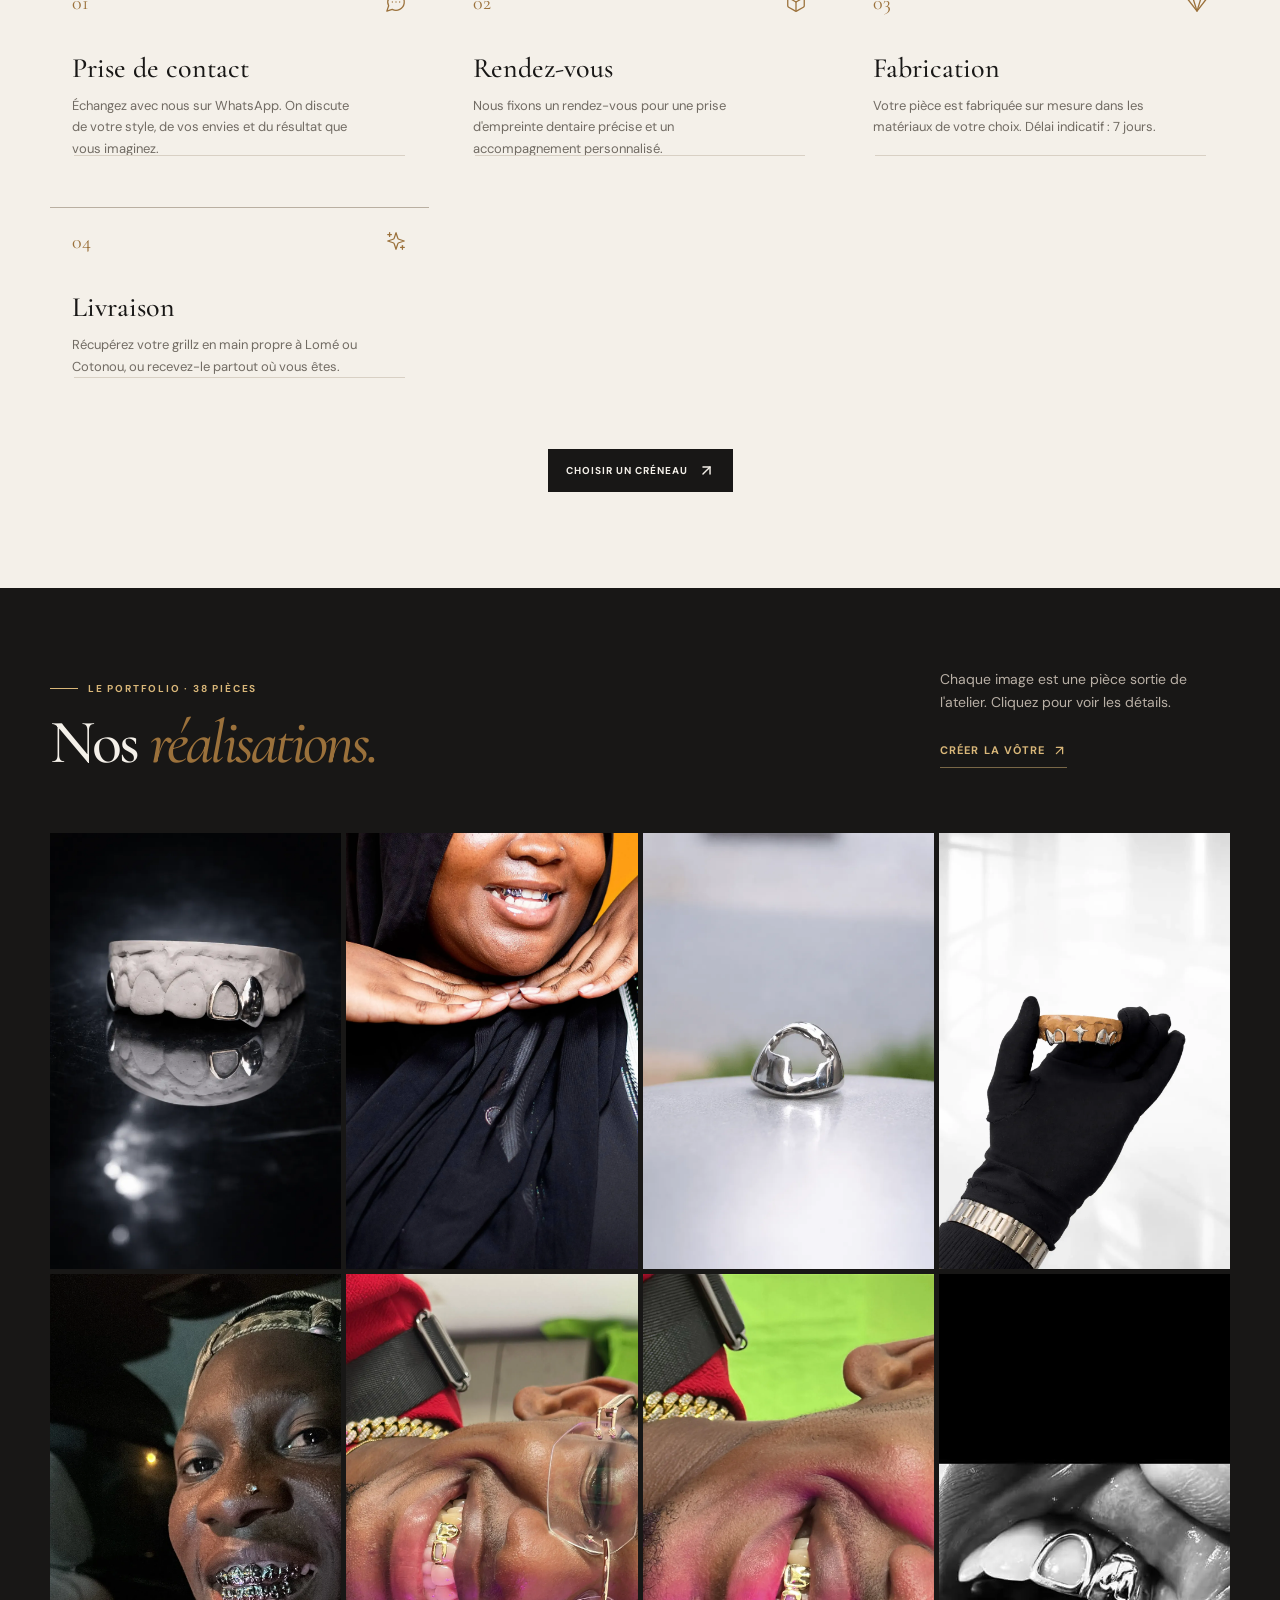
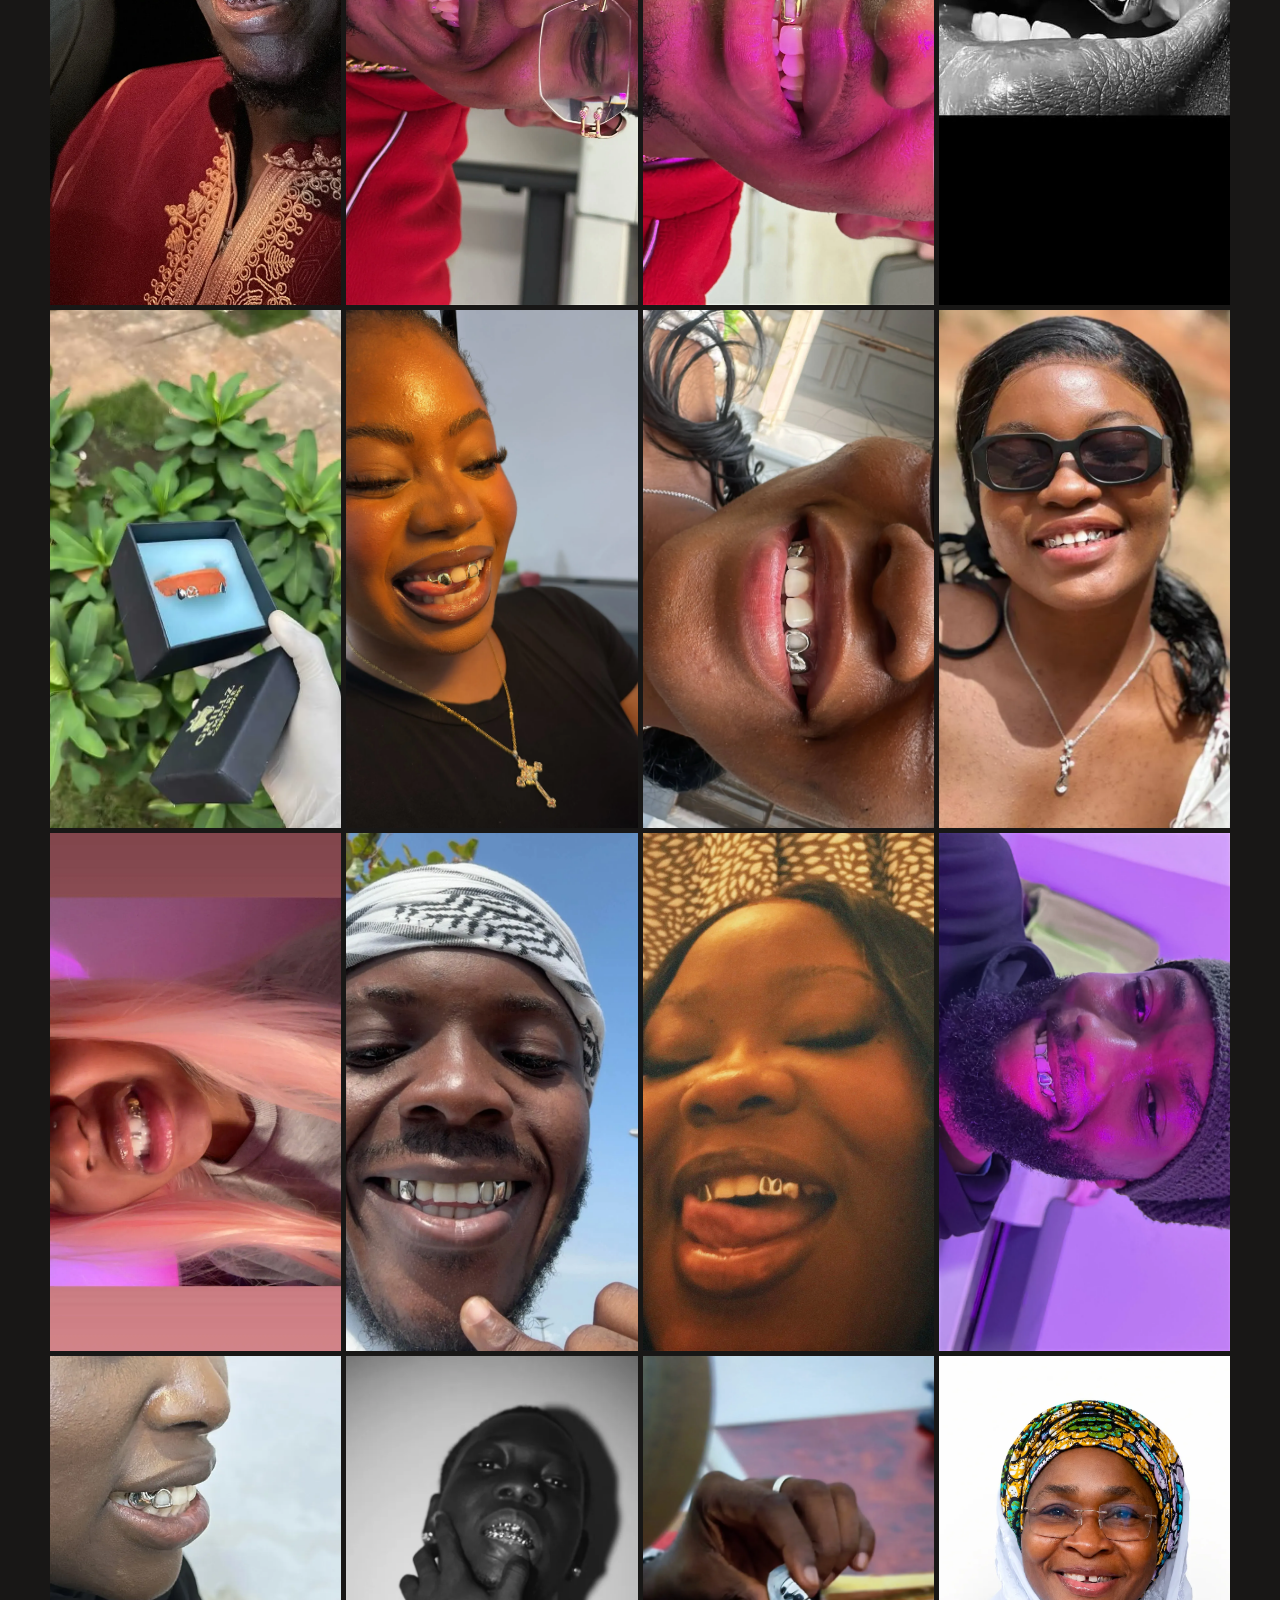
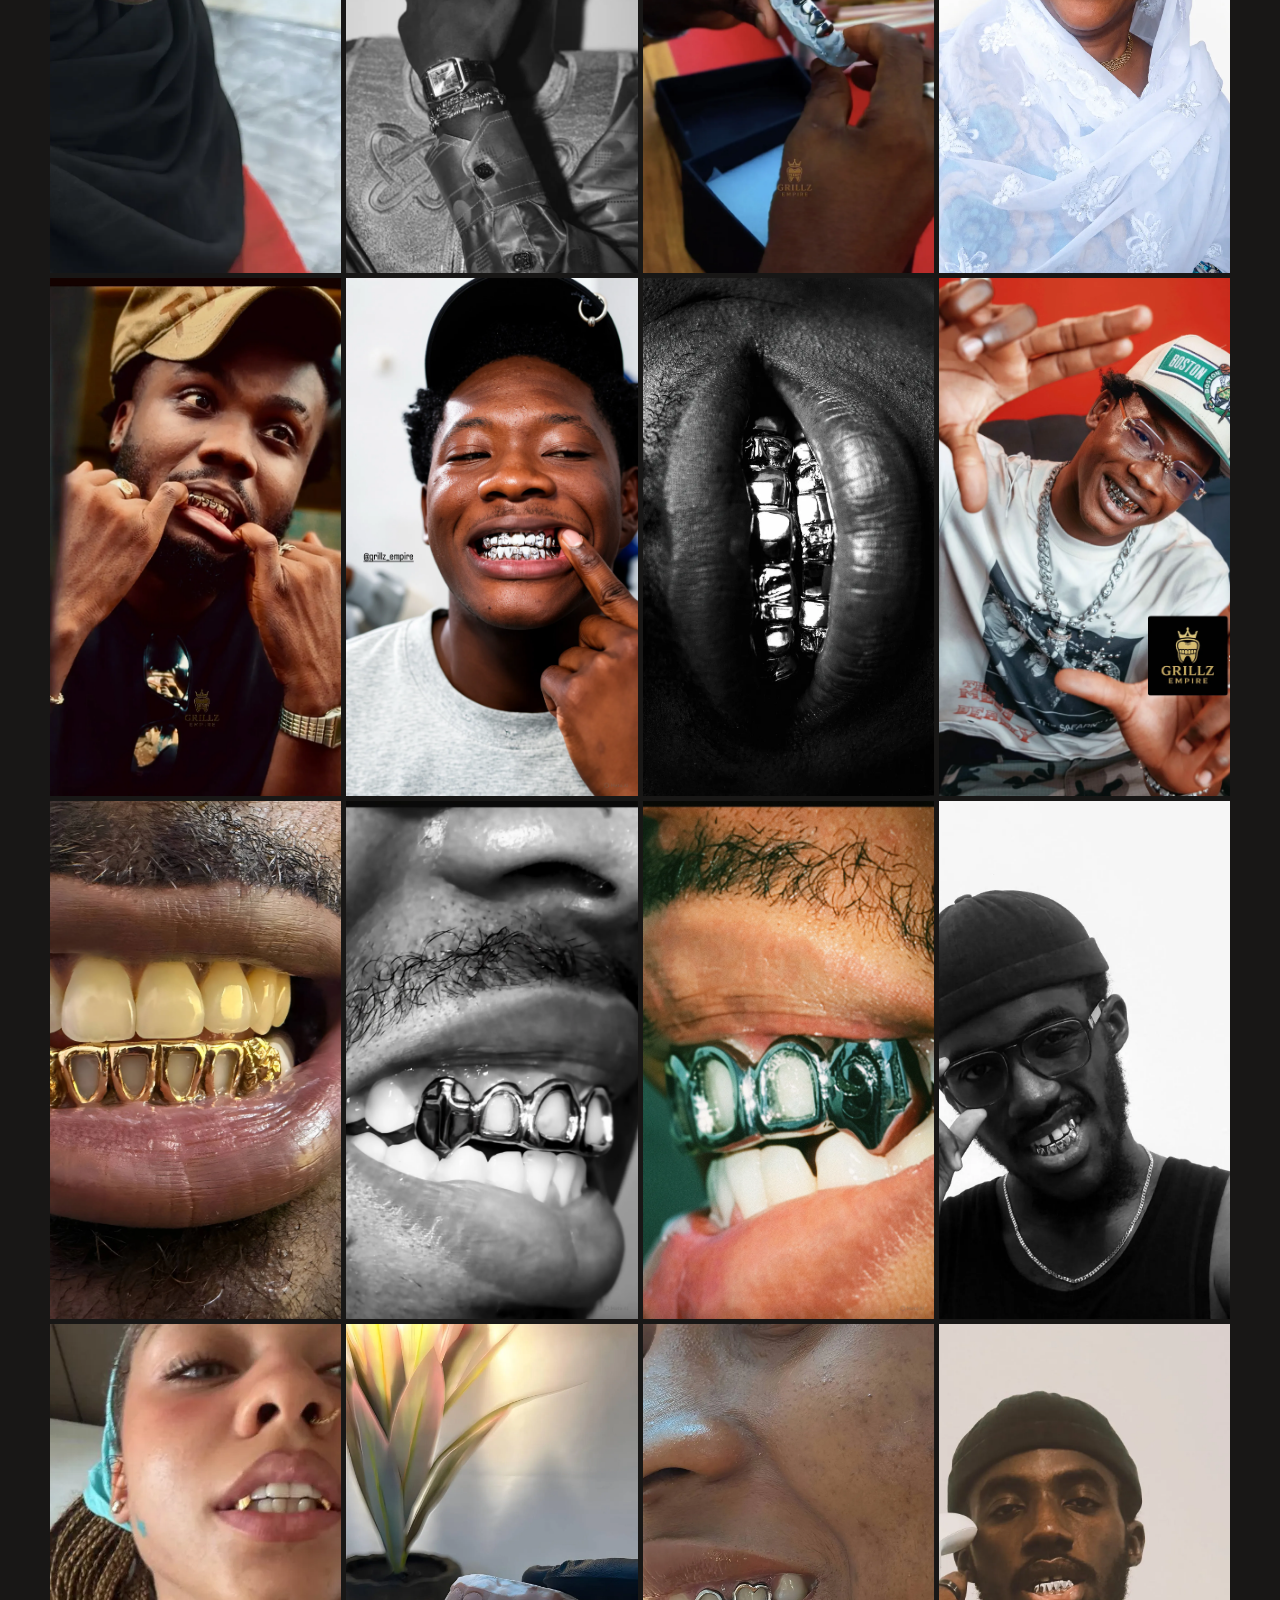
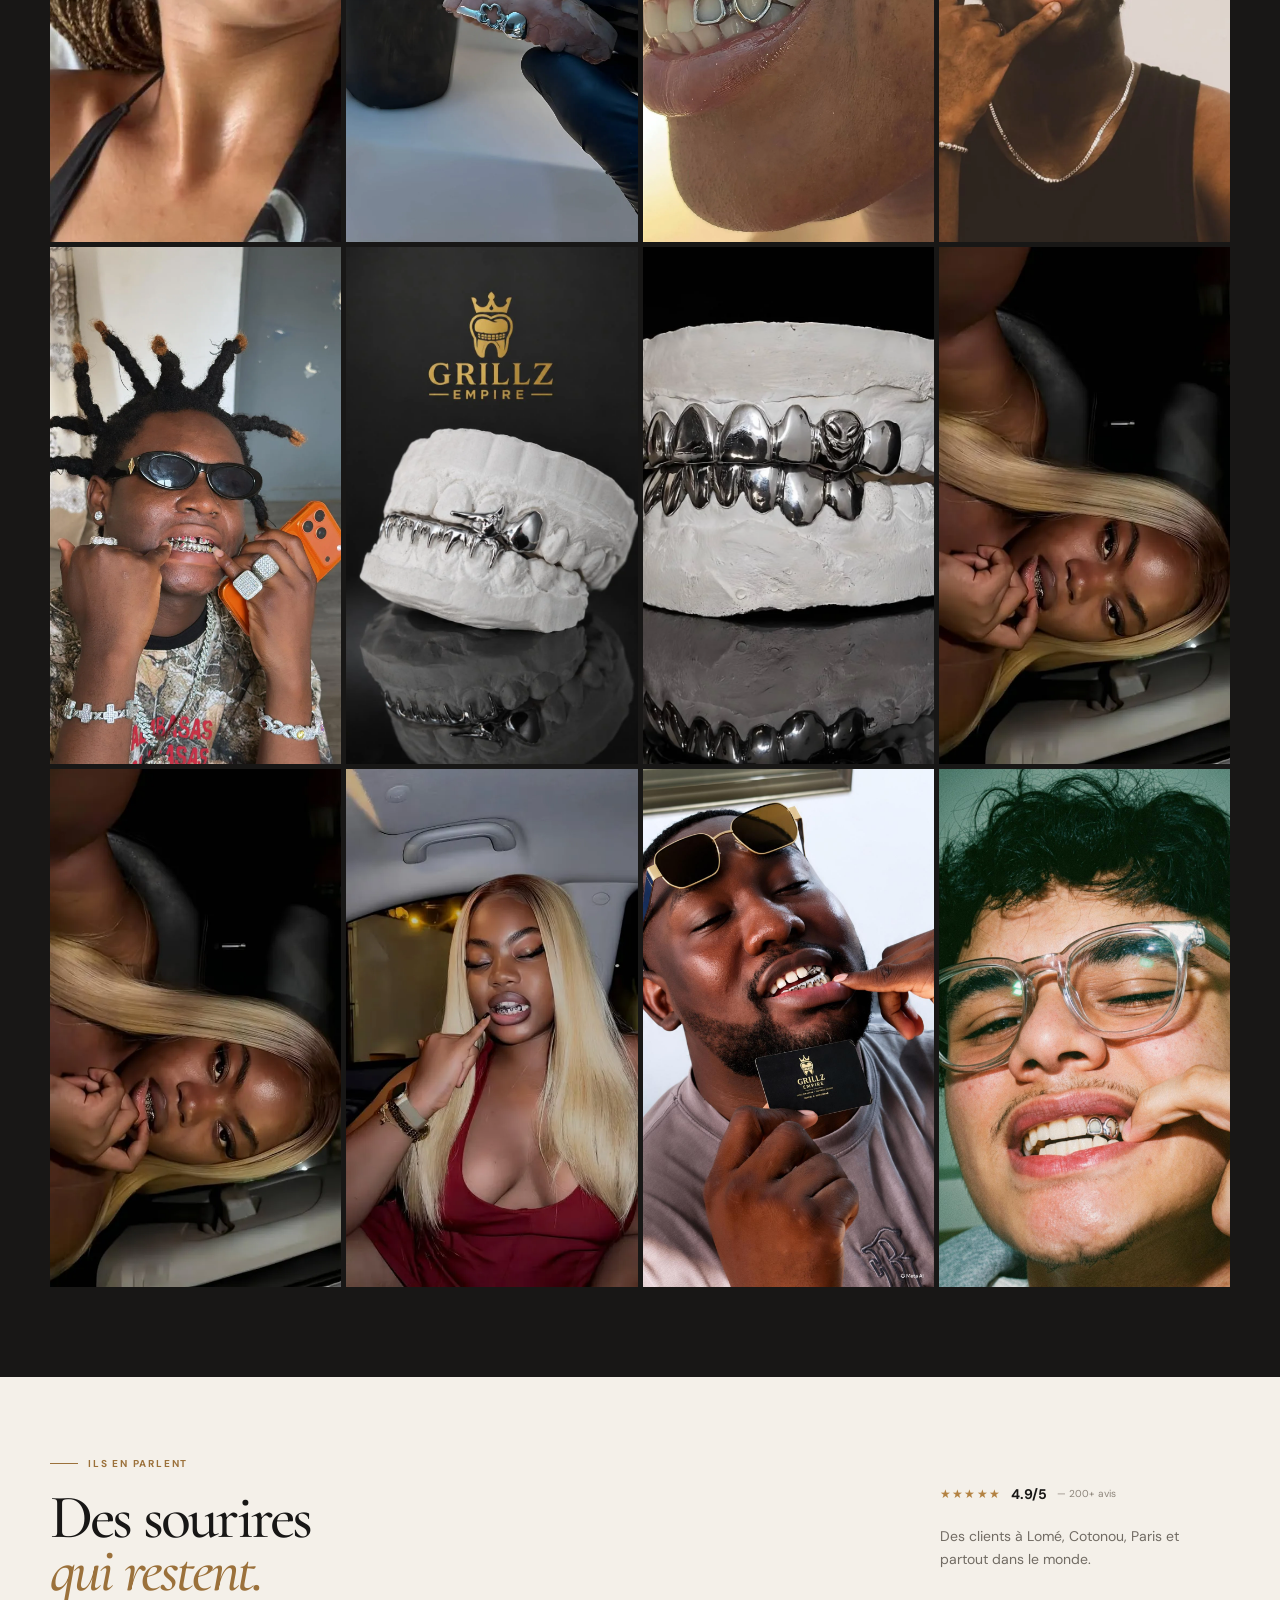
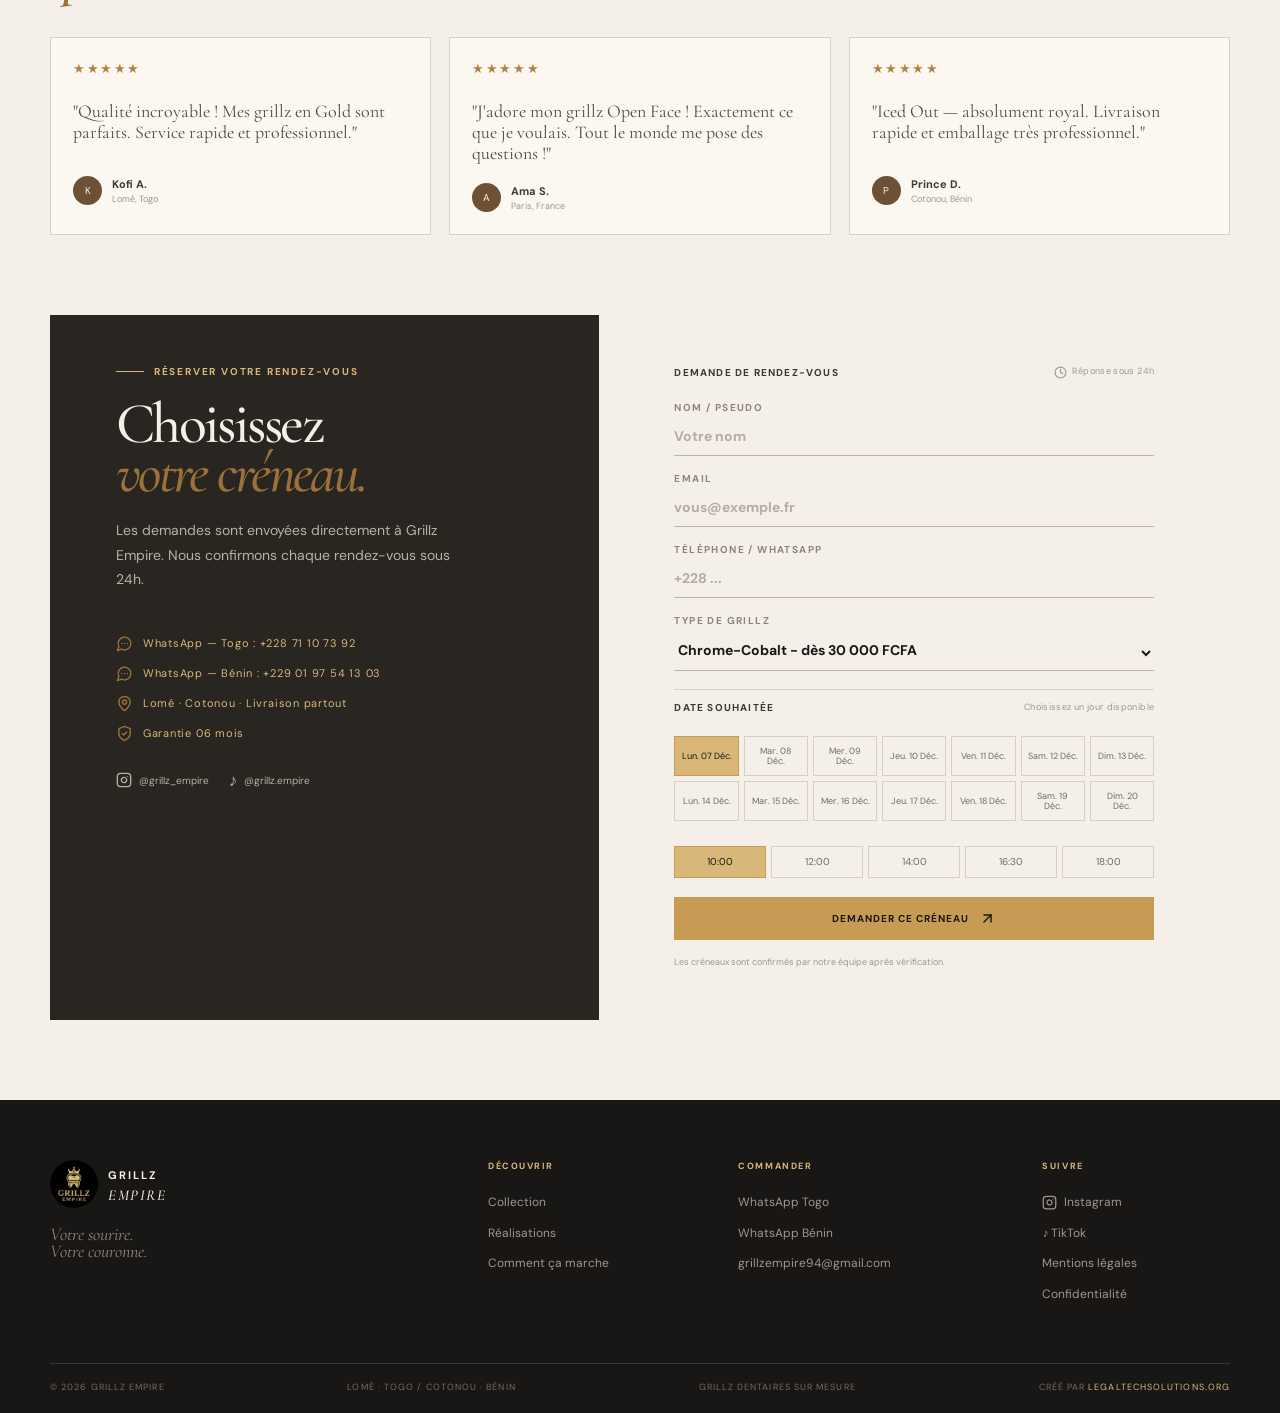
==== commit e43b8b67: "mise a jour" ====
--- a/index.html
+++ b/index.html
@@ -79,7 +79,7 @@
       <main id="top">
         <section class="hero container">
           <div class="hero-copy">
-            <p class="eyebrow"><span class="eyebrow-line"></span> Grillz dentaires sur mesure</p>
+            <p class="eyebrow"><span class="eyebrow-line"></span> Depuis 2025 · Grillz dentaires sur mesure</p>
             <h1>Votre sourire.<br /><span>Votre couronne.</span></h1>
             <p class="hero-intro">Grillz Empire crée des bijoux dentaires qui affirment votre style. Du Chrome-Cobalt au Gold, chaque pièce est fabriquée sur mesure à Lomé et Cotonou.</p>
             <div class="hero-actions">
@@ -152,22 +152,6 @@
           <div class="piece-grid">
             <article class="piece-card">
               <div class="piece-image">
-                <img src="Nos-realisation/grillz-25.webp" alt="Chrome-Cobalt Grillz Empire" />
-                <span class="piece-tag">Signature</span>
-                <a class="piece-arrow" href="https://wa.me/22871107392?text=Bonjour%20Grillz%20Empire%2C%20je%20voudrais%20commander%20une%20grillz." target="_blank" rel="noreferrer" aria-label="Commander Chrome-Cobalt">
-                  <svg xmlns="http://www.w3.org/2000/svg" width="18" height="18" viewBox="0 0 24 24" fill="none" stroke="currentColor" stroke-width="2" stroke-linecap="round" stroke-linejoin="round"><path d="M7 17L17 7"/><path d="M7 7h10v10"/></svg>
-                </a>
-              </div>
-              <div class="piece-meta">
-                <div>
-                  <h3>Chrome-Cobalt</h3>
-                  <p>Alliage dentaire · finition brillante</p>
-                </div>
-                <strong>Dès 30 000 FCFA</strong>
-              </div>
-            </article>
-            <article class="piece-card">
-              <div class="piece-image">
                 <img src="Nos-realisation/grillz-5.webp" alt="Gold Grillz Empire" />
                 <span class="piece-tag">Populaire</span>
                 <a class="piece-arrow" href="https://wa.me/22871107392?text=Bonjour%20Grillz%20Empire%2C%20je%20voudrais%20commander%20une%20grillz." target="_blank" rel="noreferrer" aria-label="Commander Gold">
@@ -179,27 +163,43 @@
                   <h3>Gold</h3>
                   <p>Or véritable · sur mesure</p>
                 </div>
-                <strong>Dès 35 000 FCFA</strong>
+                <strong>Sur devis</strong>
               </div>
             </article>
             <article class="piece-card">
               <div class="piece-image">
-                <img src="Nos-realisation/grillz-33.webp" alt="Iced Out Grillz Empire" />
-                <span class="piece-tag">Custom</span>
-                <a class="piece-arrow" href="https://wa.me/22871107392?text=Bonjour%20Grillz%20Empire%2C%20je%20voudrais%20commander%20une%20grillz." target="_blank" rel="noreferrer" aria-label="Commander Iced Out">
+                <img src="Nos-realisation/grillz-25.webp" alt="Silver Grillz Empire" />
+                <span class="piece-tag">Signature</span>
+                <a class="piece-arrow" href="https://wa.me/22871107392?text=Bonjour%20Grillz%20Empire%2C%20je%20voudrais%20commander%20une%20grillz." target="_blank" rel="noreferrer" aria-label="Commander Silver">
                   <svg xmlns="http://www.w3.org/2000/svg" width="18" height="18" viewBox="0 0 24 24" fill="none" stroke="currentColor" stroke-width="2" stroke-linecap="round" stroke-linejoin="round"><path d="M7 17L17 7"/><path d="M7 7h10v10"/></svg>
                 </a>
               </div>
               <div class="piece-meta">
                 <div>
-                  <h3>Iced Out</h3>
-                  <p>Pierres · design personnalisé</p>
-                </div>
-                <strong>Sur devis</strong>
-              </div>
-            </article>
-          </div>
-          <p class="pricing-note">* Les prix varient selon le nombre de dents et les options choisies. Contactez-nous pour un devis précis.</p>
+                  <h3>Silver</h3>
+                  <p>Argent véritable · finition brillante</p>
+                </div>
+                <strong>Dès 30 000 FCFA</strong>
+              </div>
+            </article>
+            <article class="piece-card">
+              <div class="piece-image">
+                <img src="Nos-realisation/grillz-33.webp" alt="Silver Grillz Empire" />
+                <span class="piece-tag">Custom</span>
+                <a class="piece-arrow" href="https://wa.me/22871107392?text=Bonjour%20Grillz%20Empire%2C%20je%20voudrais%20commander%20une%20grillz." target="_blank" rel="noreferrer" aria-label="Commander Silver">
+                  <svg xmlns="http://www.w3.org/2000/svg" width="18" height="18" viewBox="0 0 24 24" fill="none" stroke="currentColor" stroke-width="2" stroke-linecap="round" stroke-linejoin="round"><path d="M7 17L17 7"/><path d="M7 7h10v10"/></svg>
+                </a>
+              </div>
+              <div class="piece-meta">
+                <div>
+                  <h3>Silver</h3>
+                  <p>Argent véritable · design personnalisé</p>
+                </div>
+                <strong>Dès 30 000 FCFA</strong>
+              </div>
+            </article>
+          </div>
+          <p class="pricing-note" style="margin-top: 2rem;">* Les prix varient selon le nombre de dents et les options choisies. Contactez-nous pour un devis précis.</p>
         </section>
 
         <section class="manifesto section-dark" id="savoir-faire">
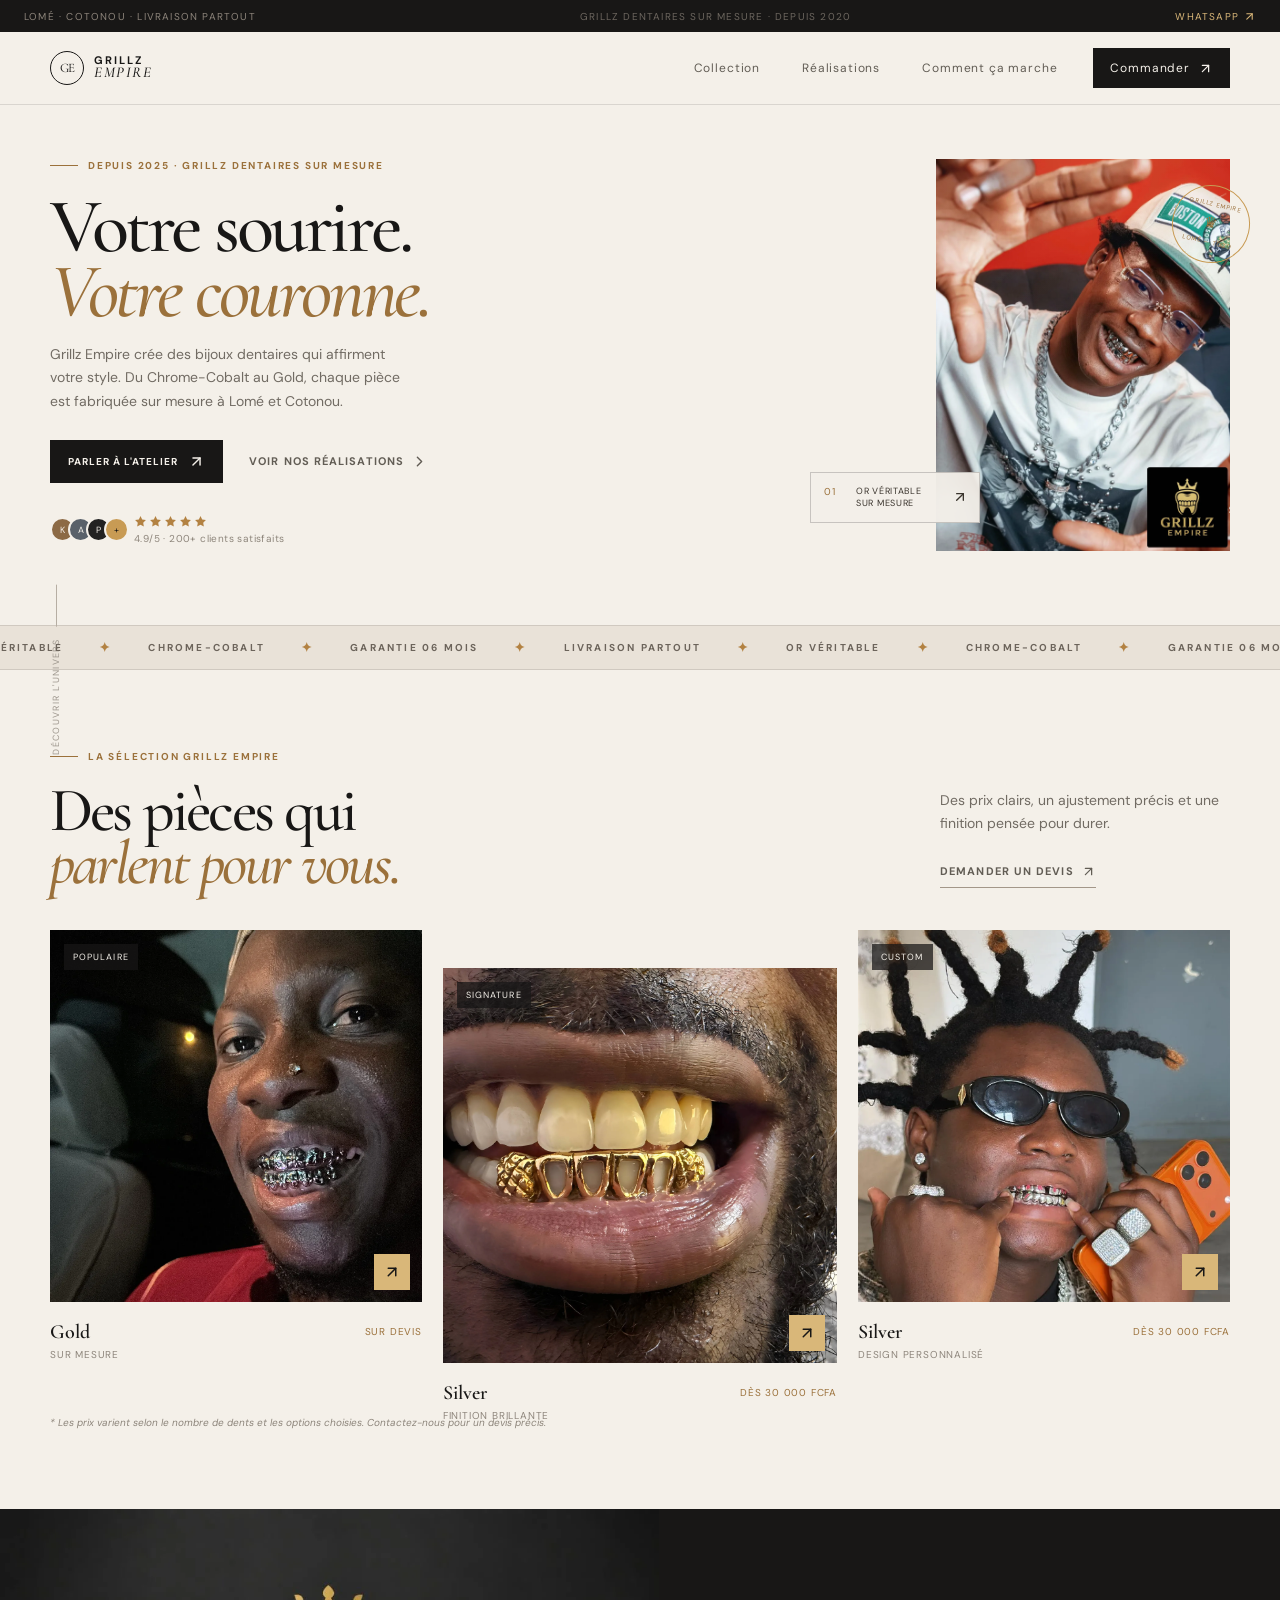
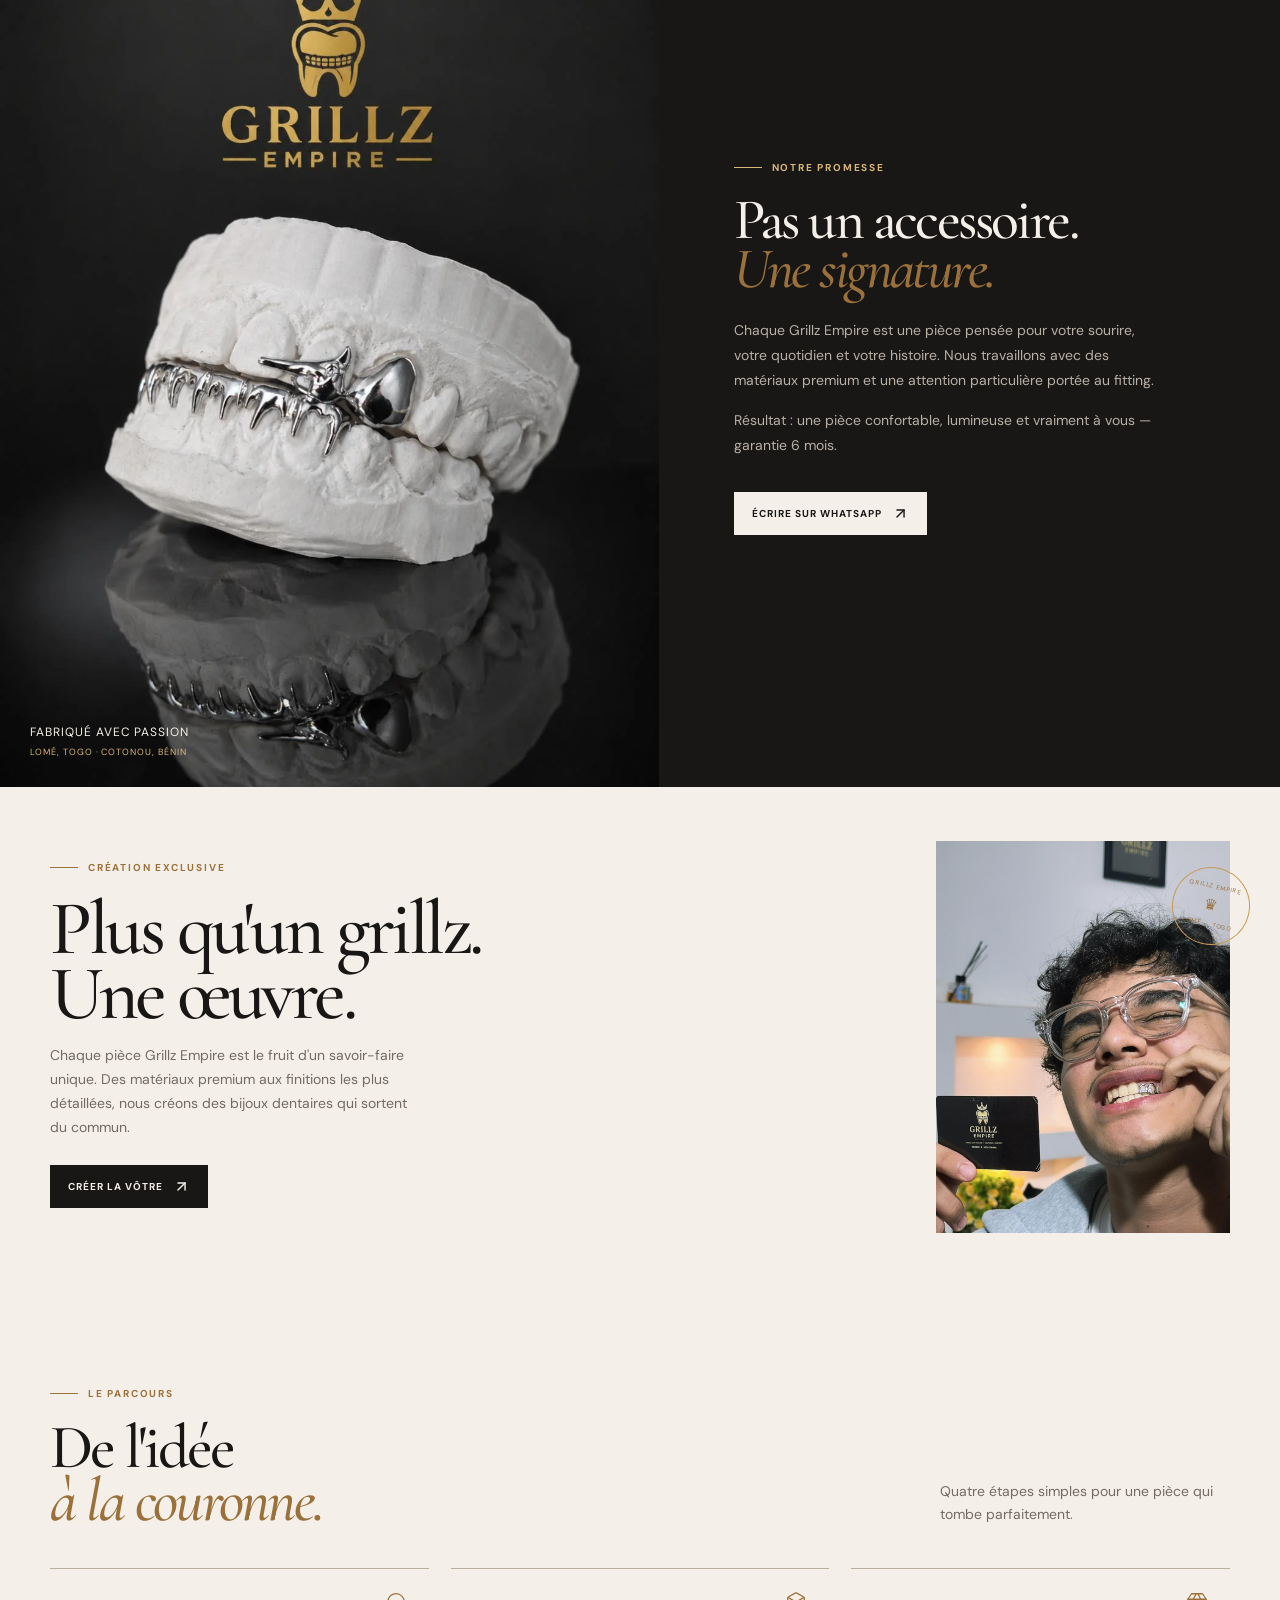
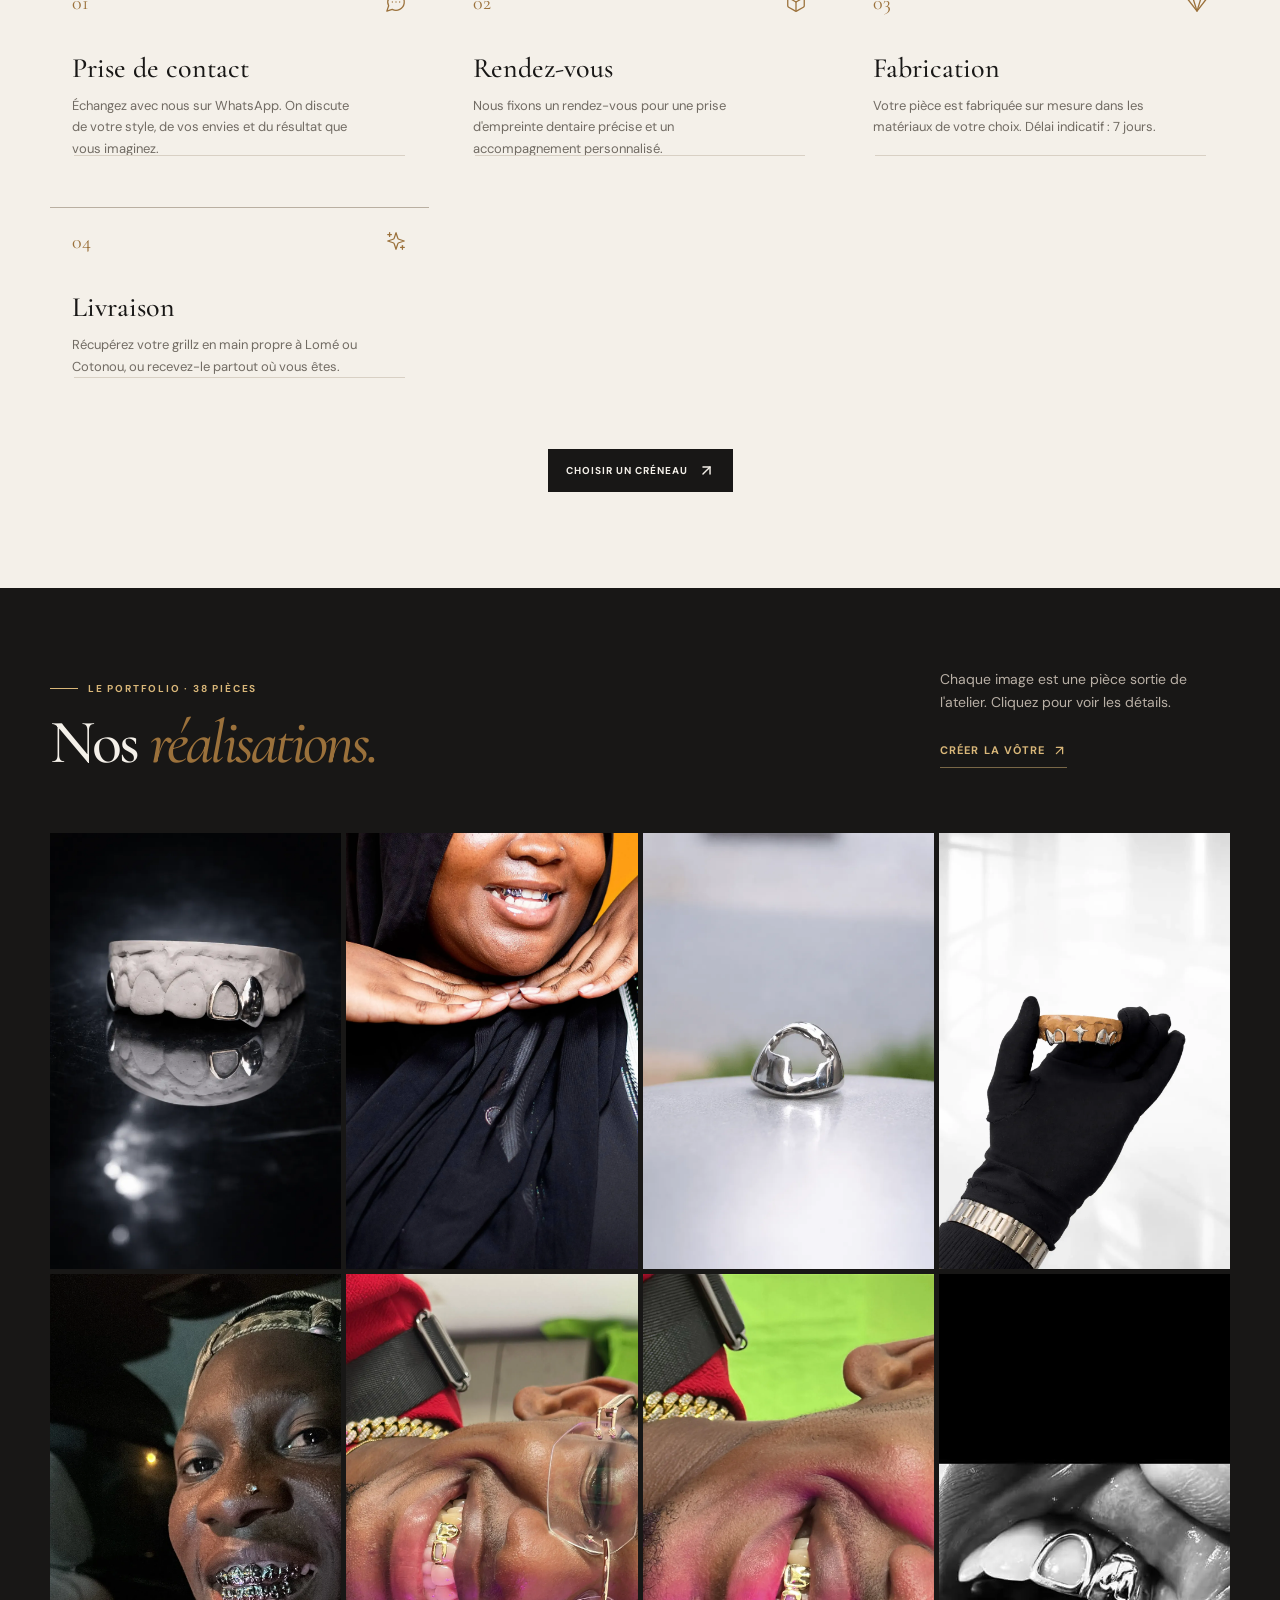
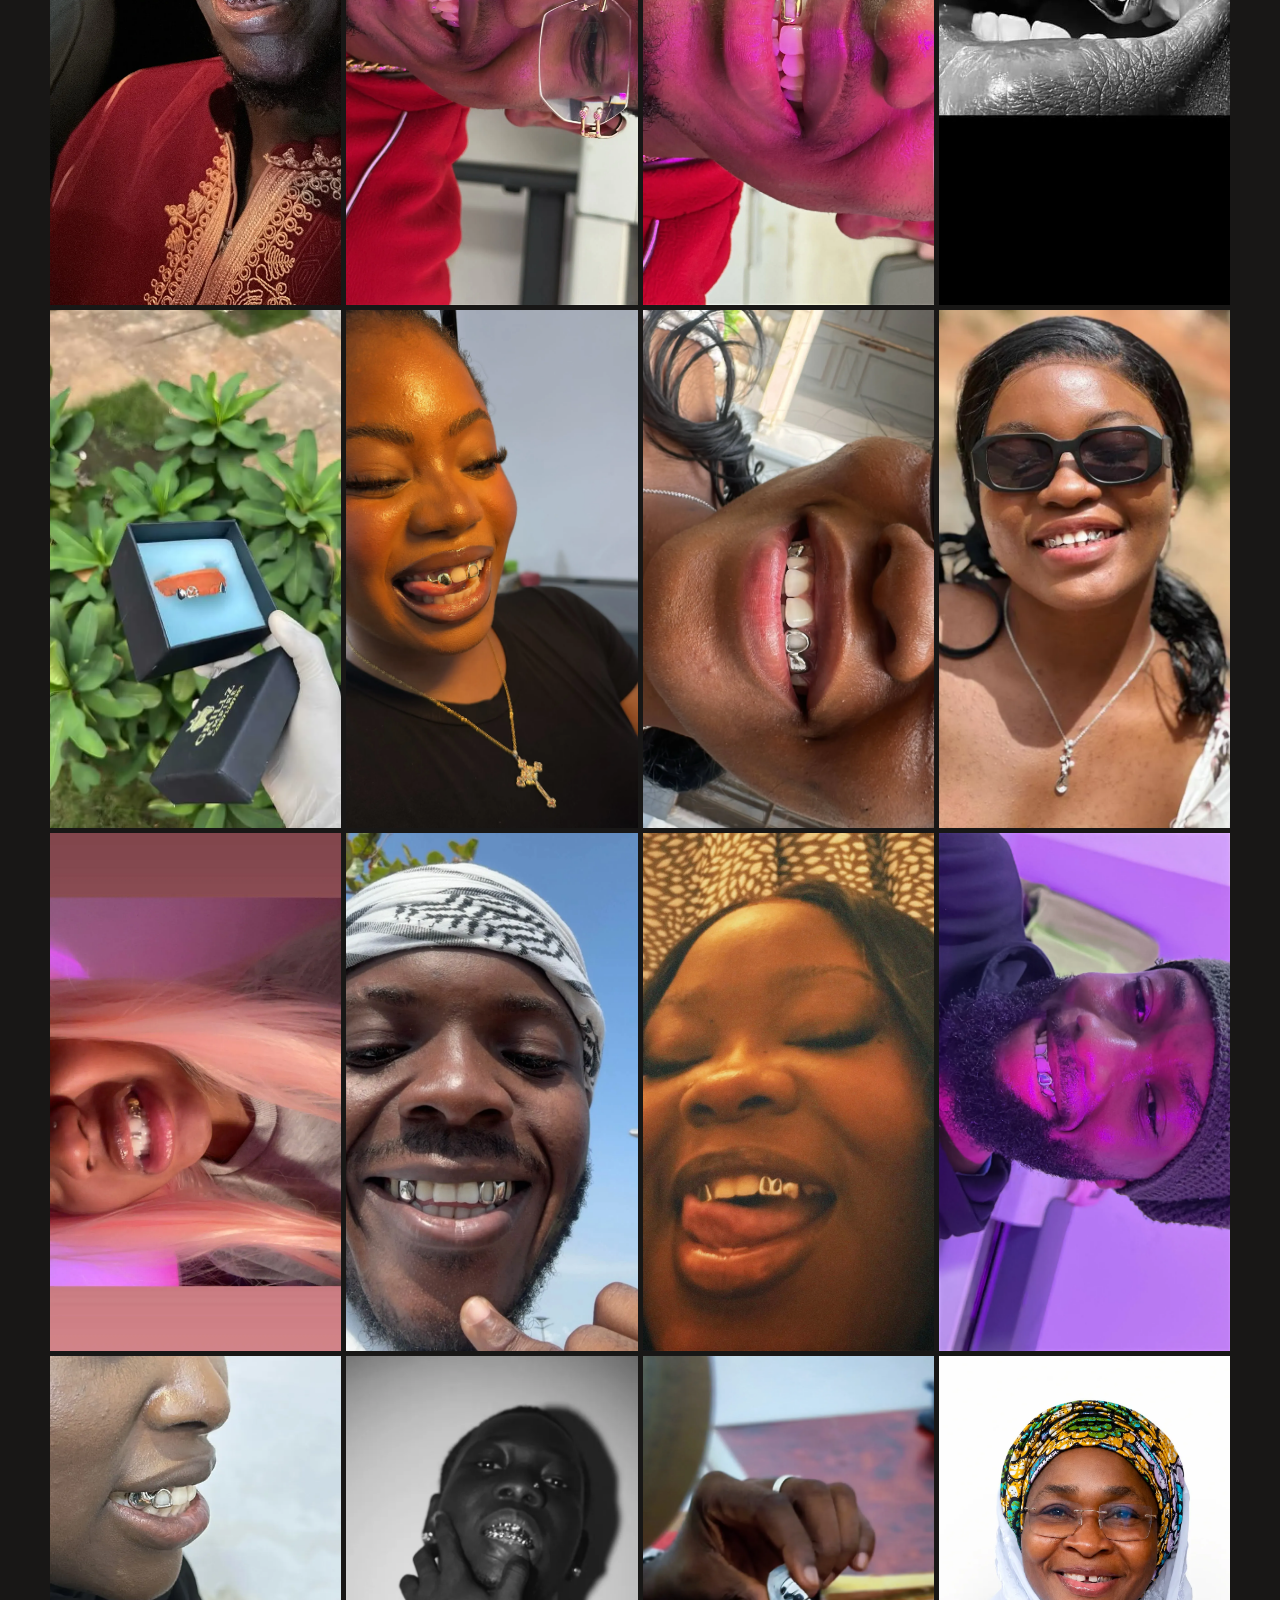
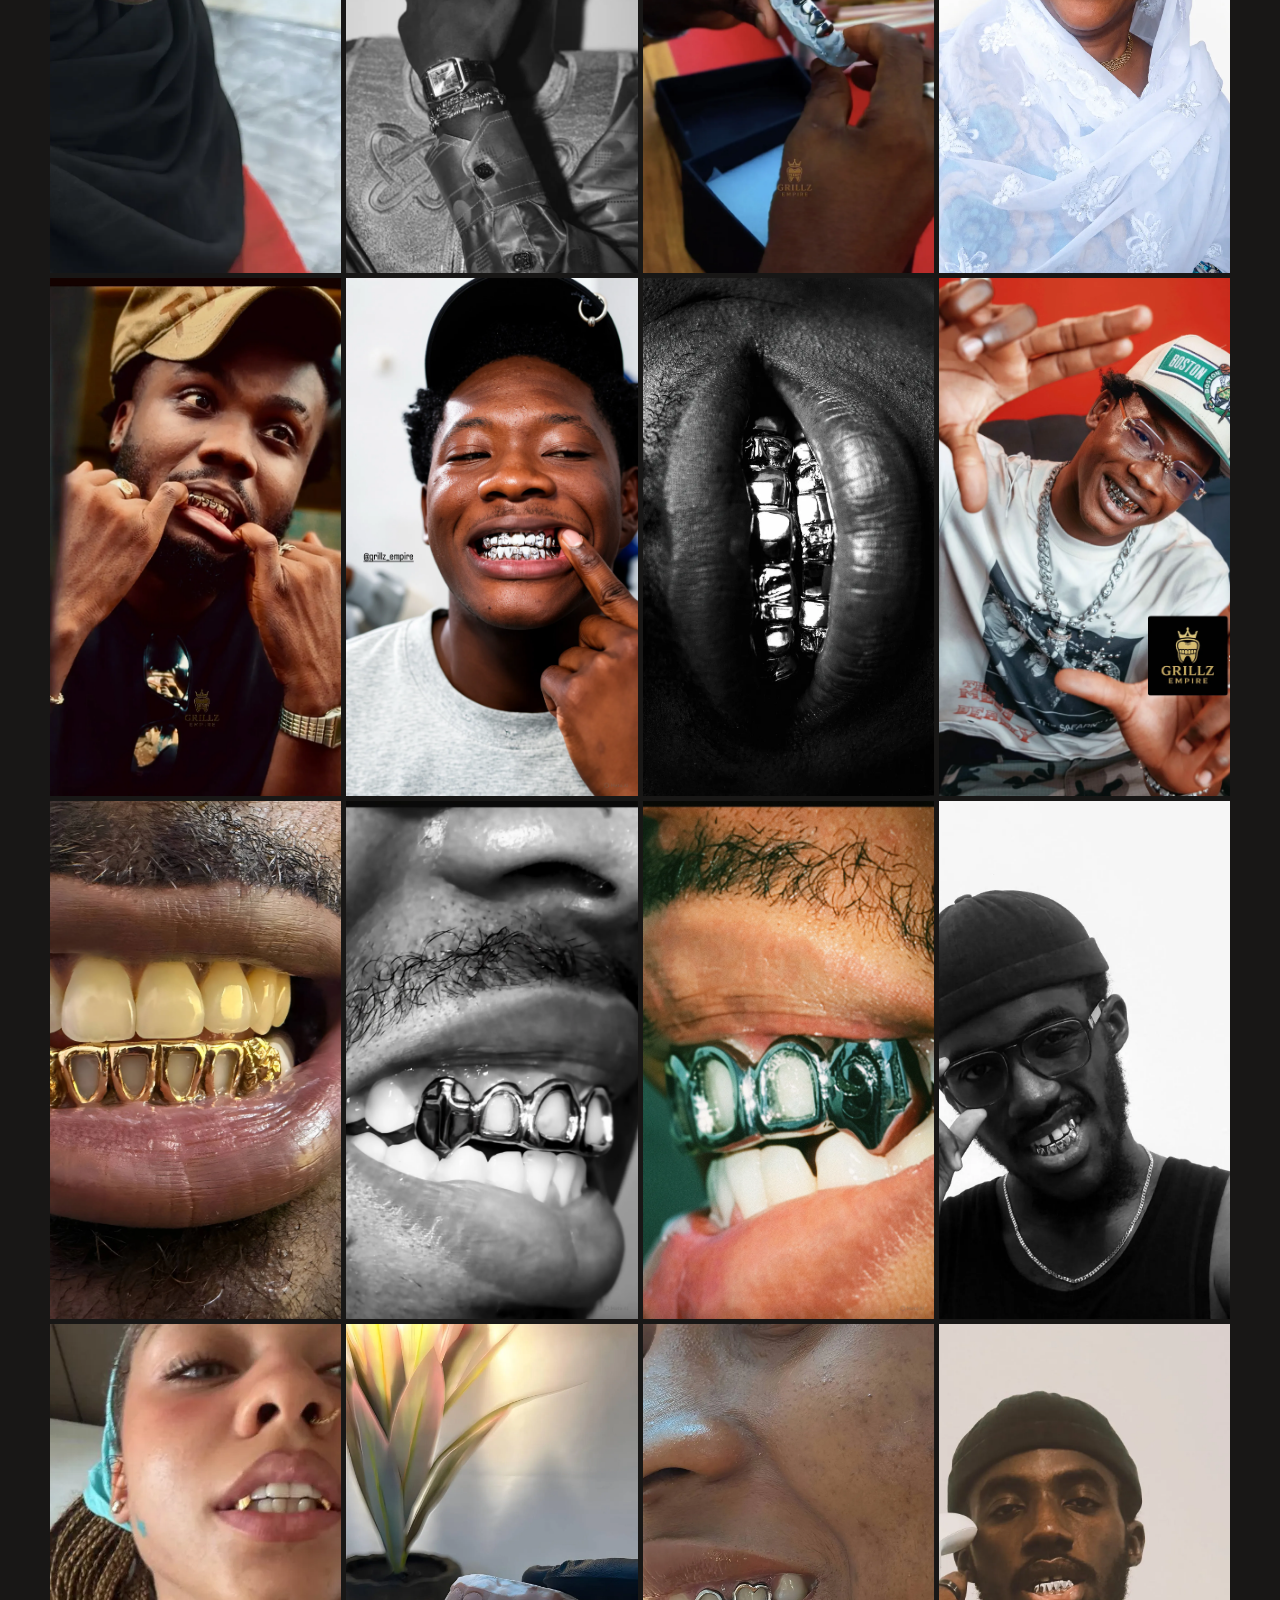
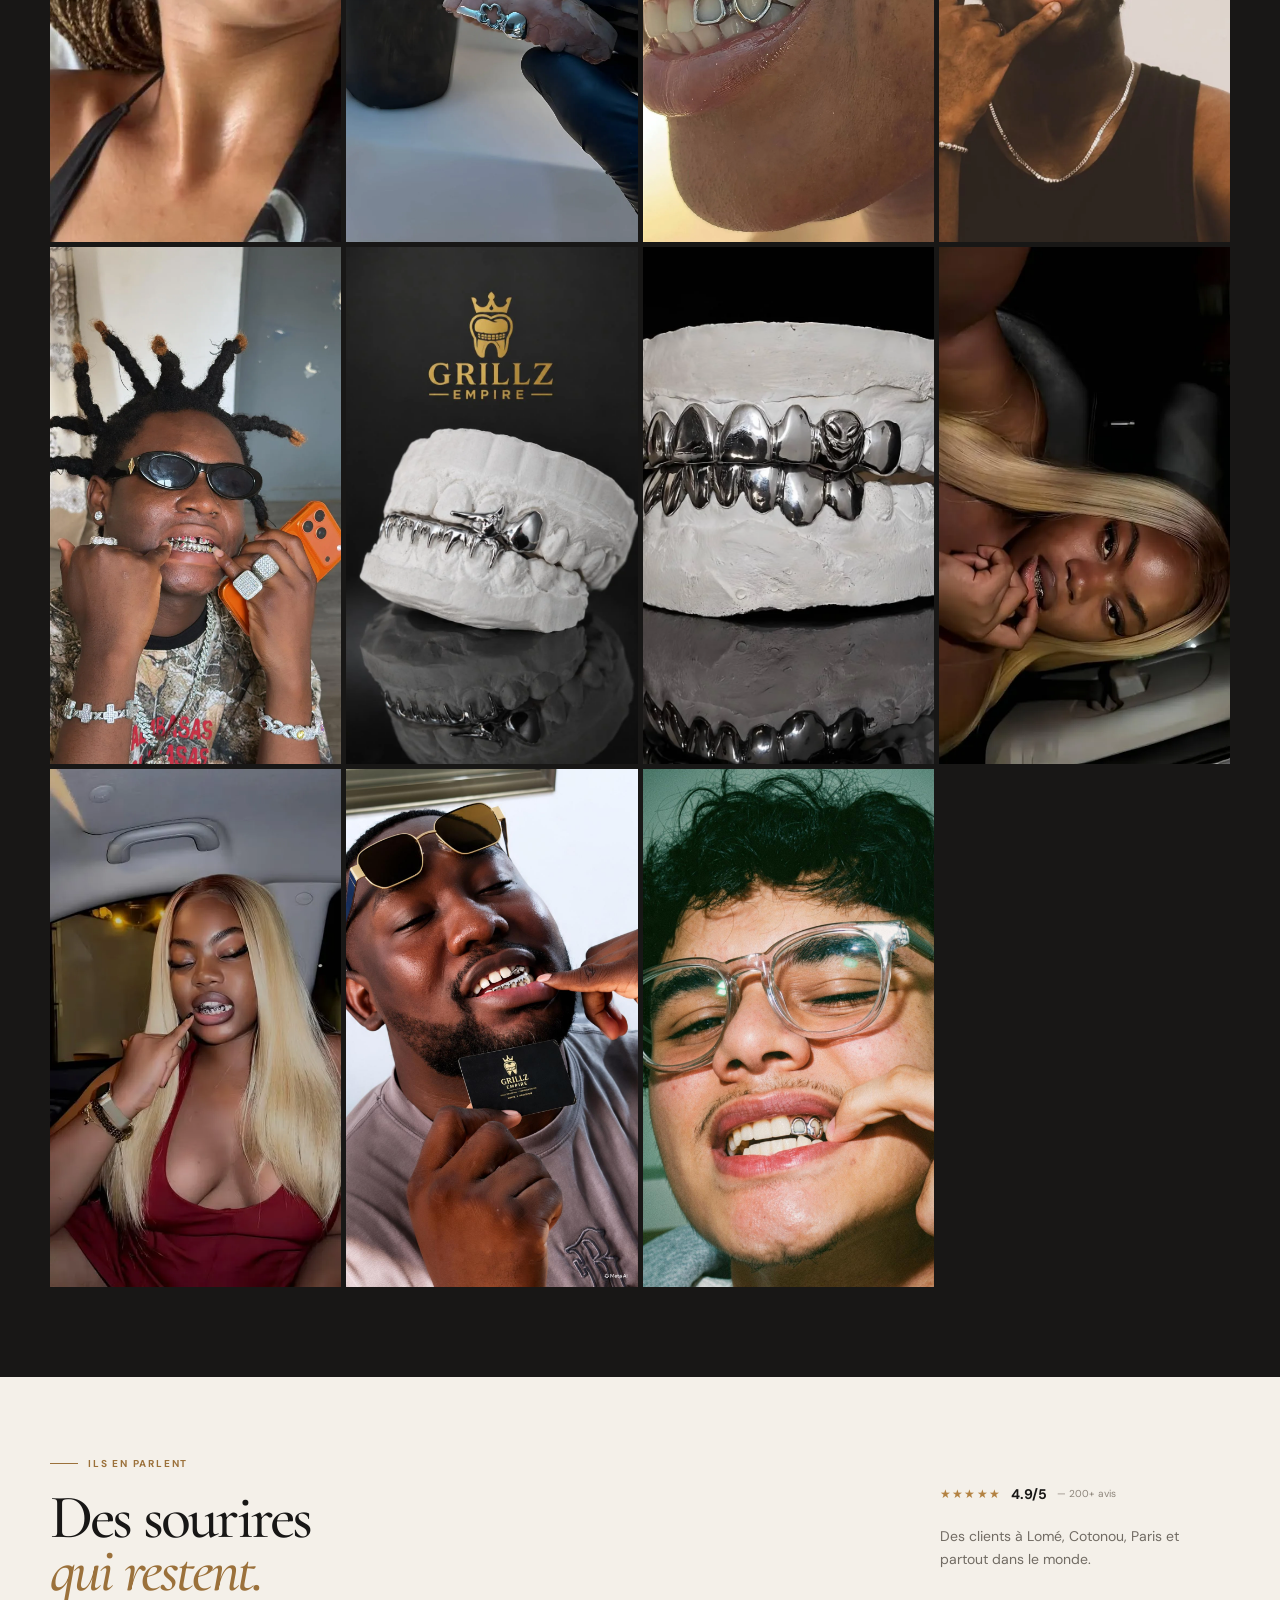
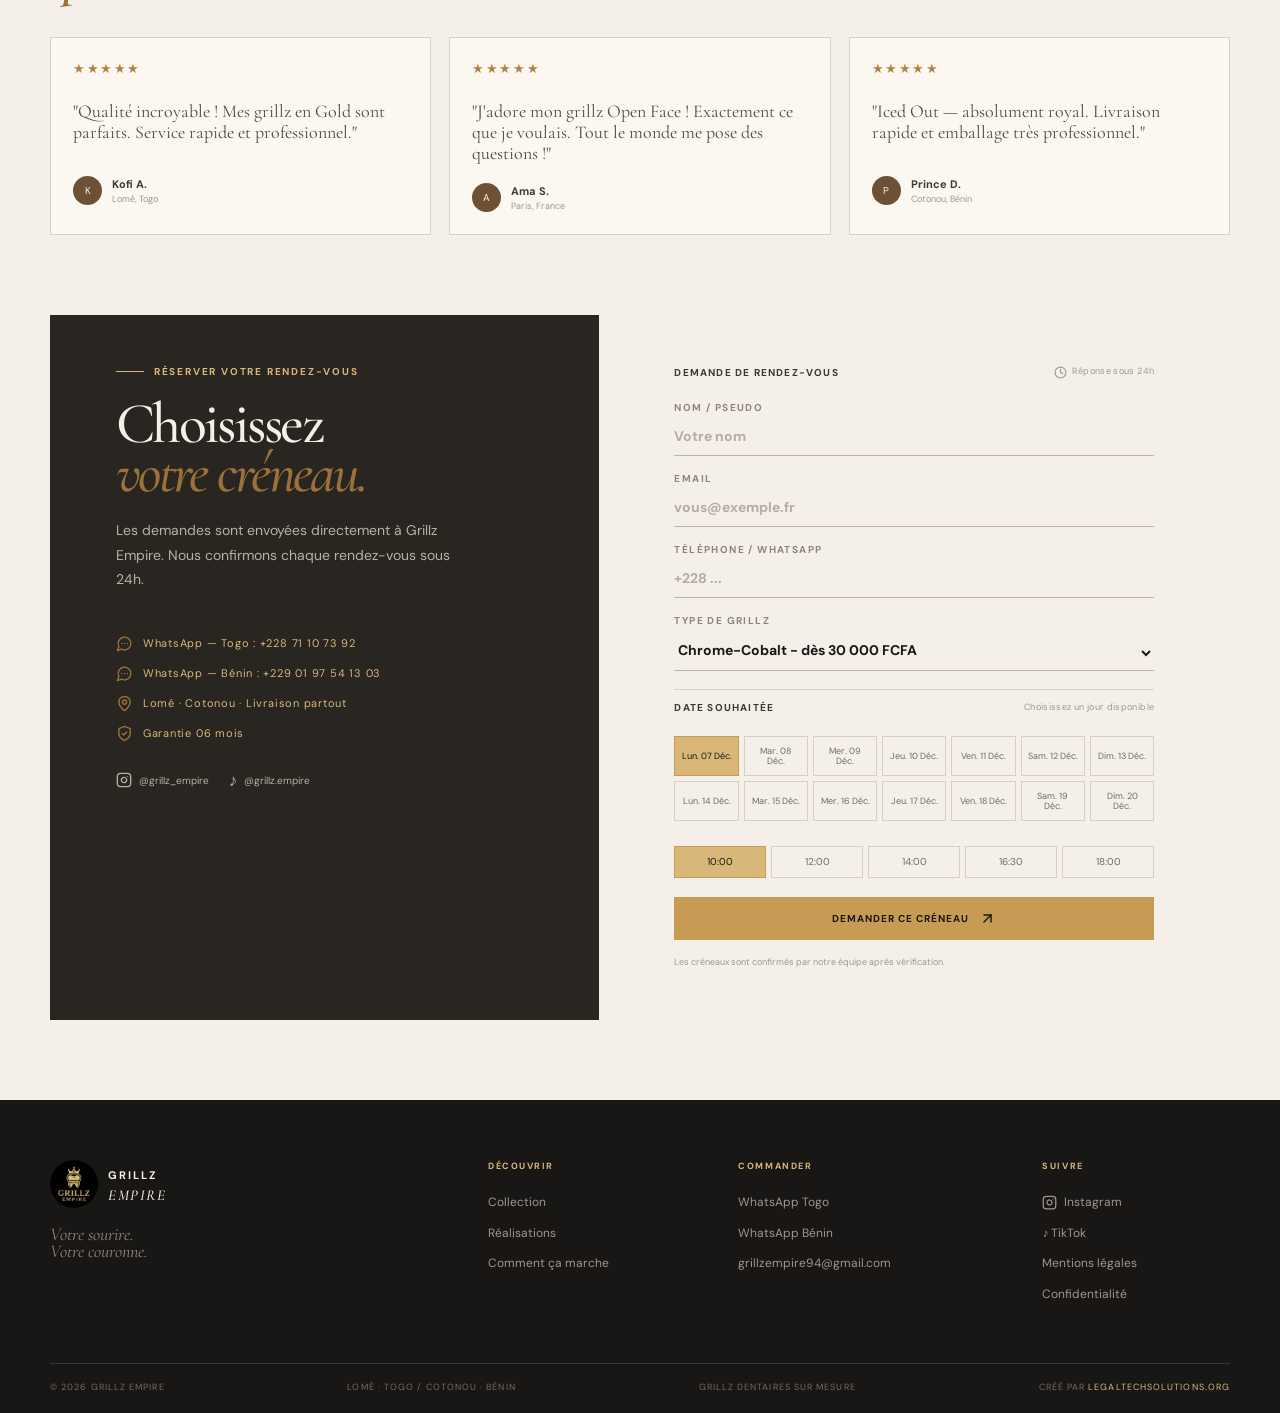
==== commit 0cbae05b: "delete or veritable" ====
--- a/index.html
+++ b/index.html
@@ -161,7 +161,7 @@
               <div class="piece-meta">
                 <div>
                   <h3>Gold</h3>
-                  <p>Or véritable · sur mesure</p>
+                  <p> Sur mesure</p>
                 </div>
                 <strong>Sur devis</strong>
               </div>
@@ -177,7 +177,7 @@
               <div class="piece-meta">
                 <div>
                   <h3>Silver</h3>
-                  <p>Argent véritable · finition brillante</p>
+                  <p> Finition brillante</p>
                 </div>
                 <strong>Dès 30 000 FCFA</strong>
               </div>
@@ -193,7 +193,7 @@
               <div class="piece-meta">
                 <div>
                   <h3>Silver</h3>
-                  <p>Argent véritable · design personnalisé</p>
+                  <p>Design personnalisé</p>
                 </div>
                 <strong>Dès 30 000 FCFA</strong>
               </div>
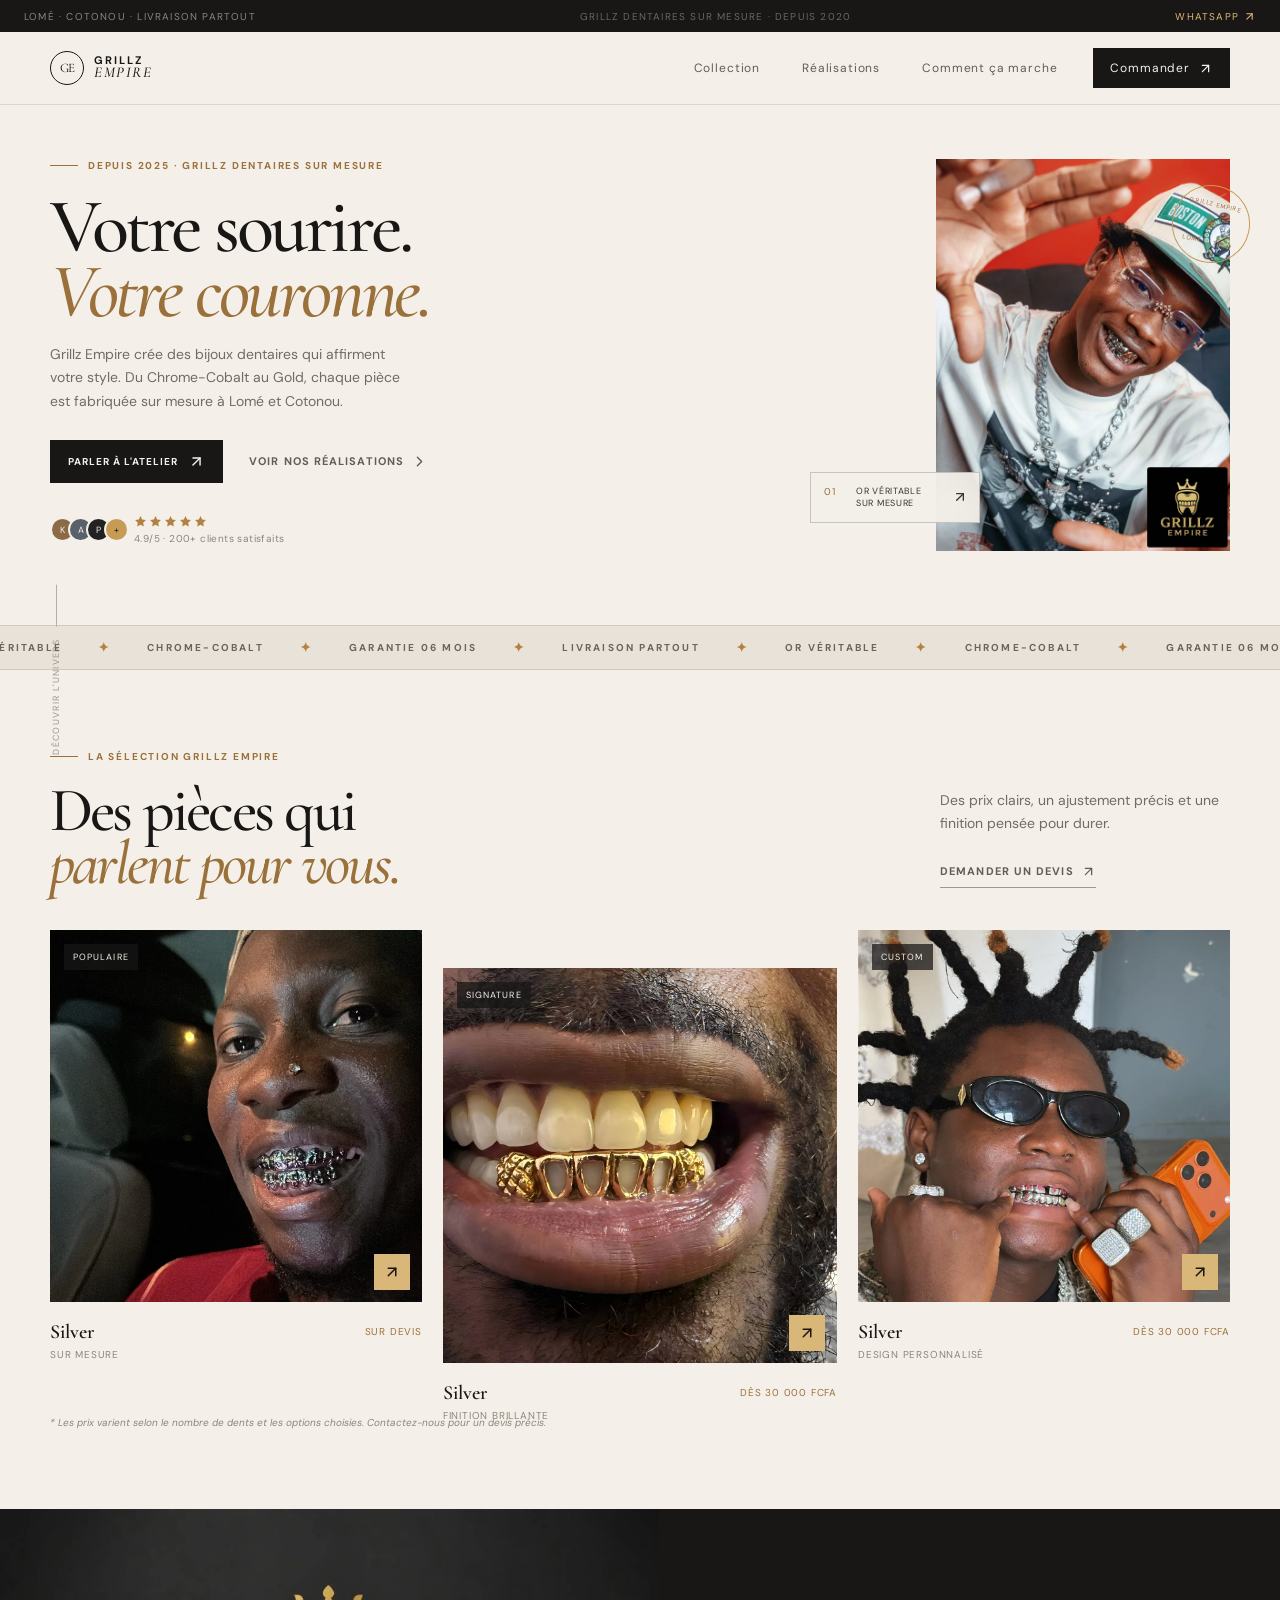
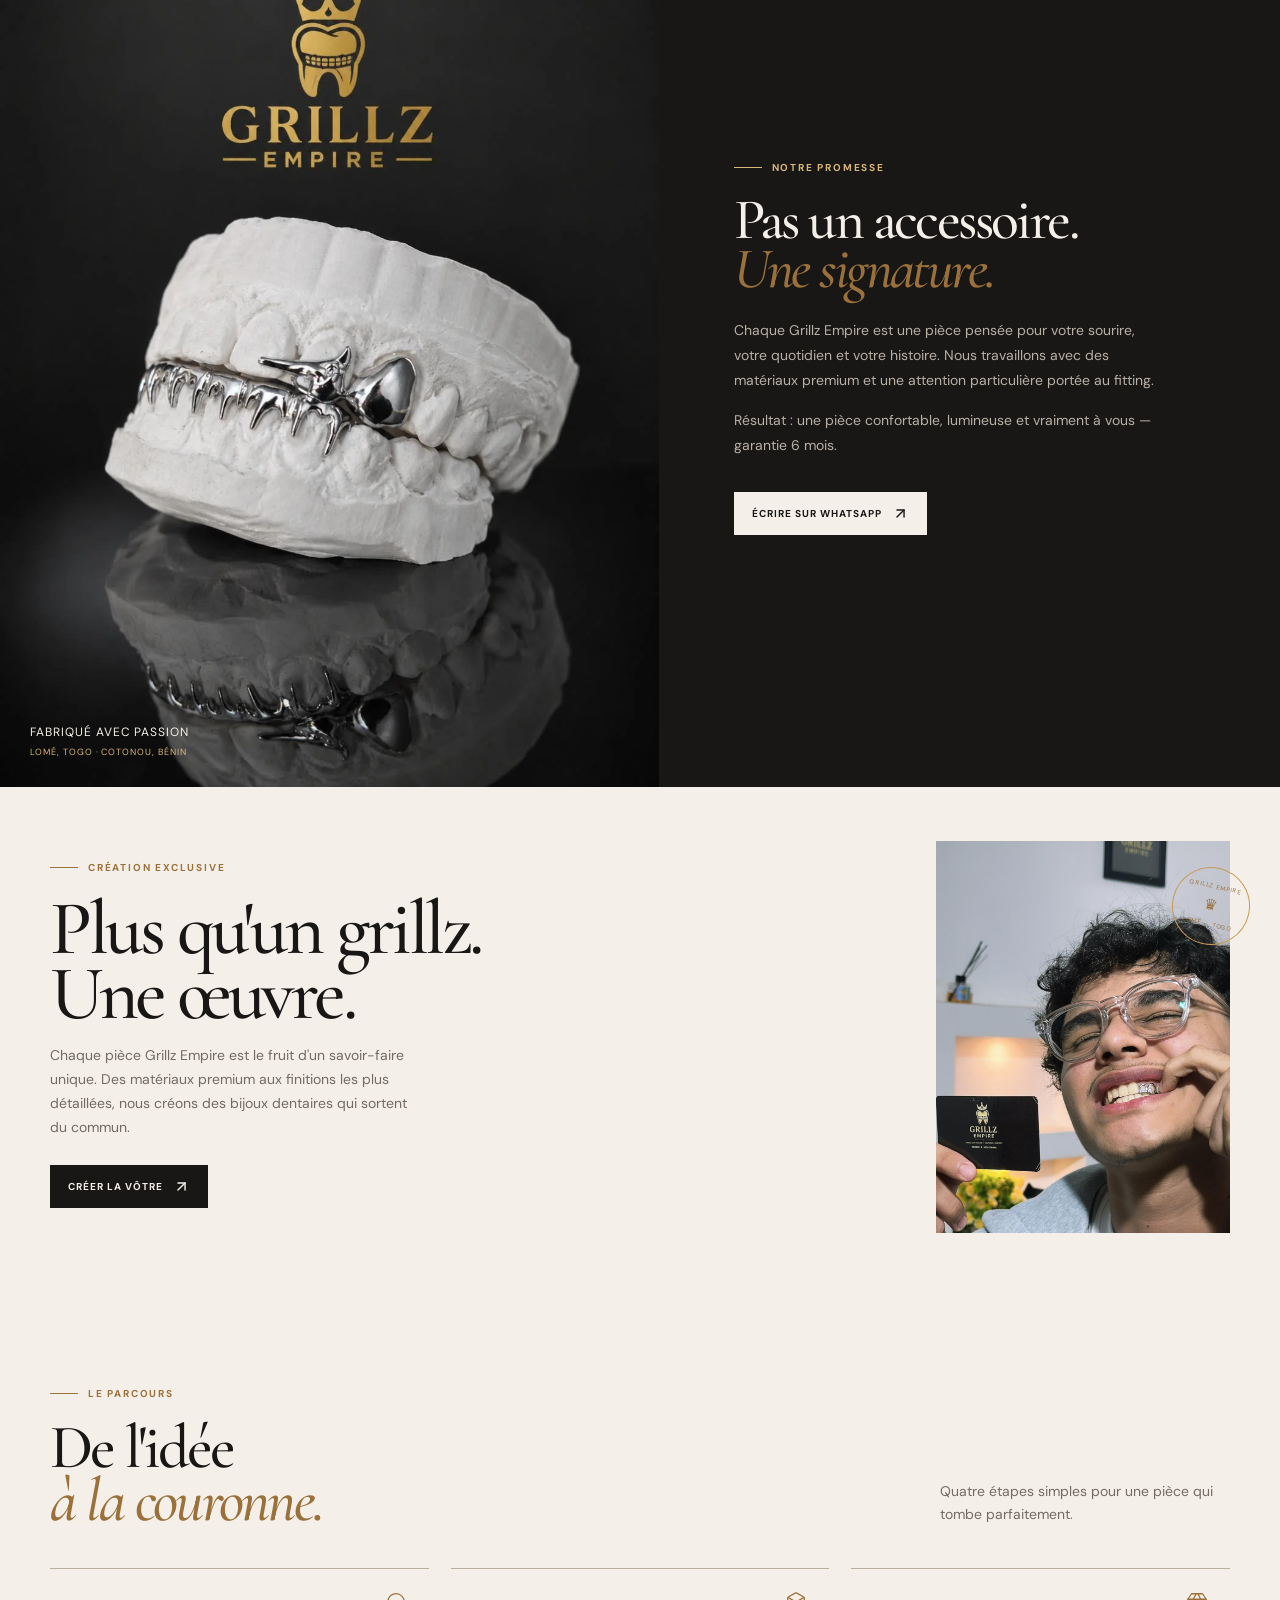
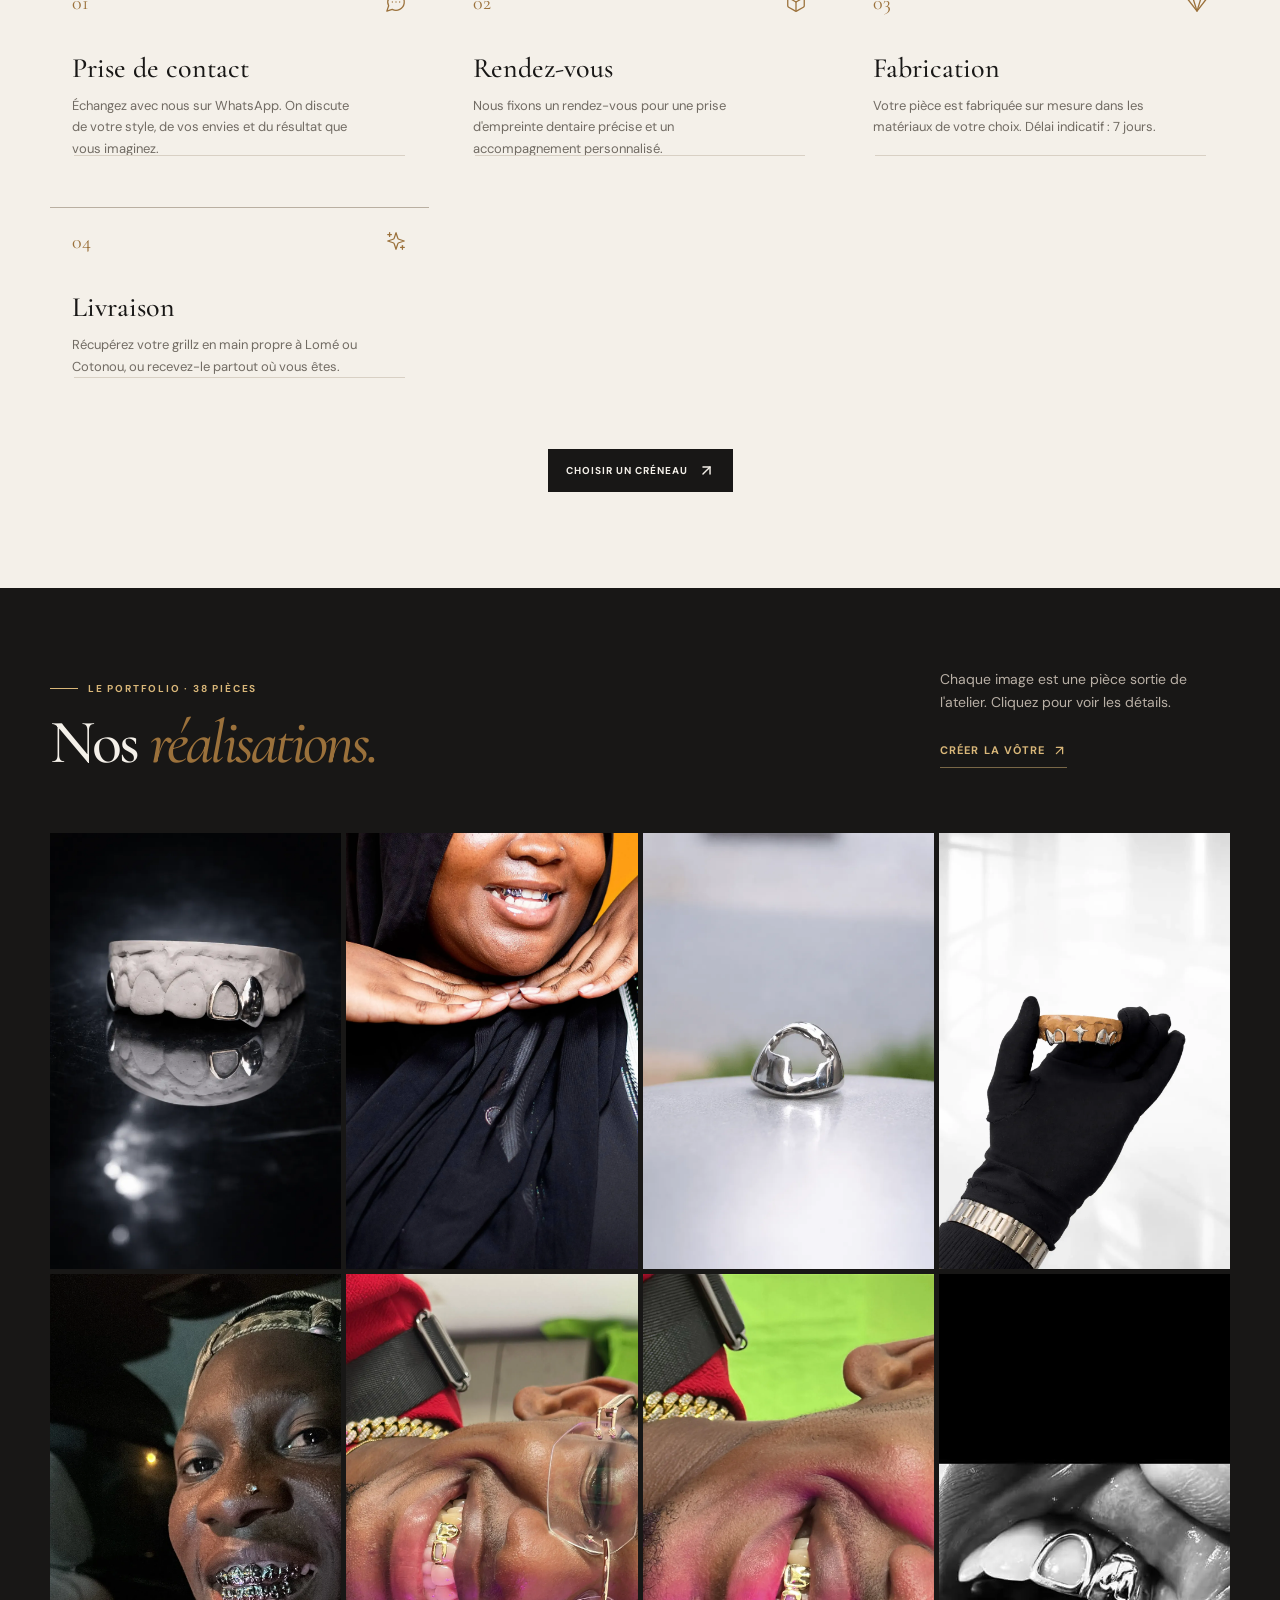
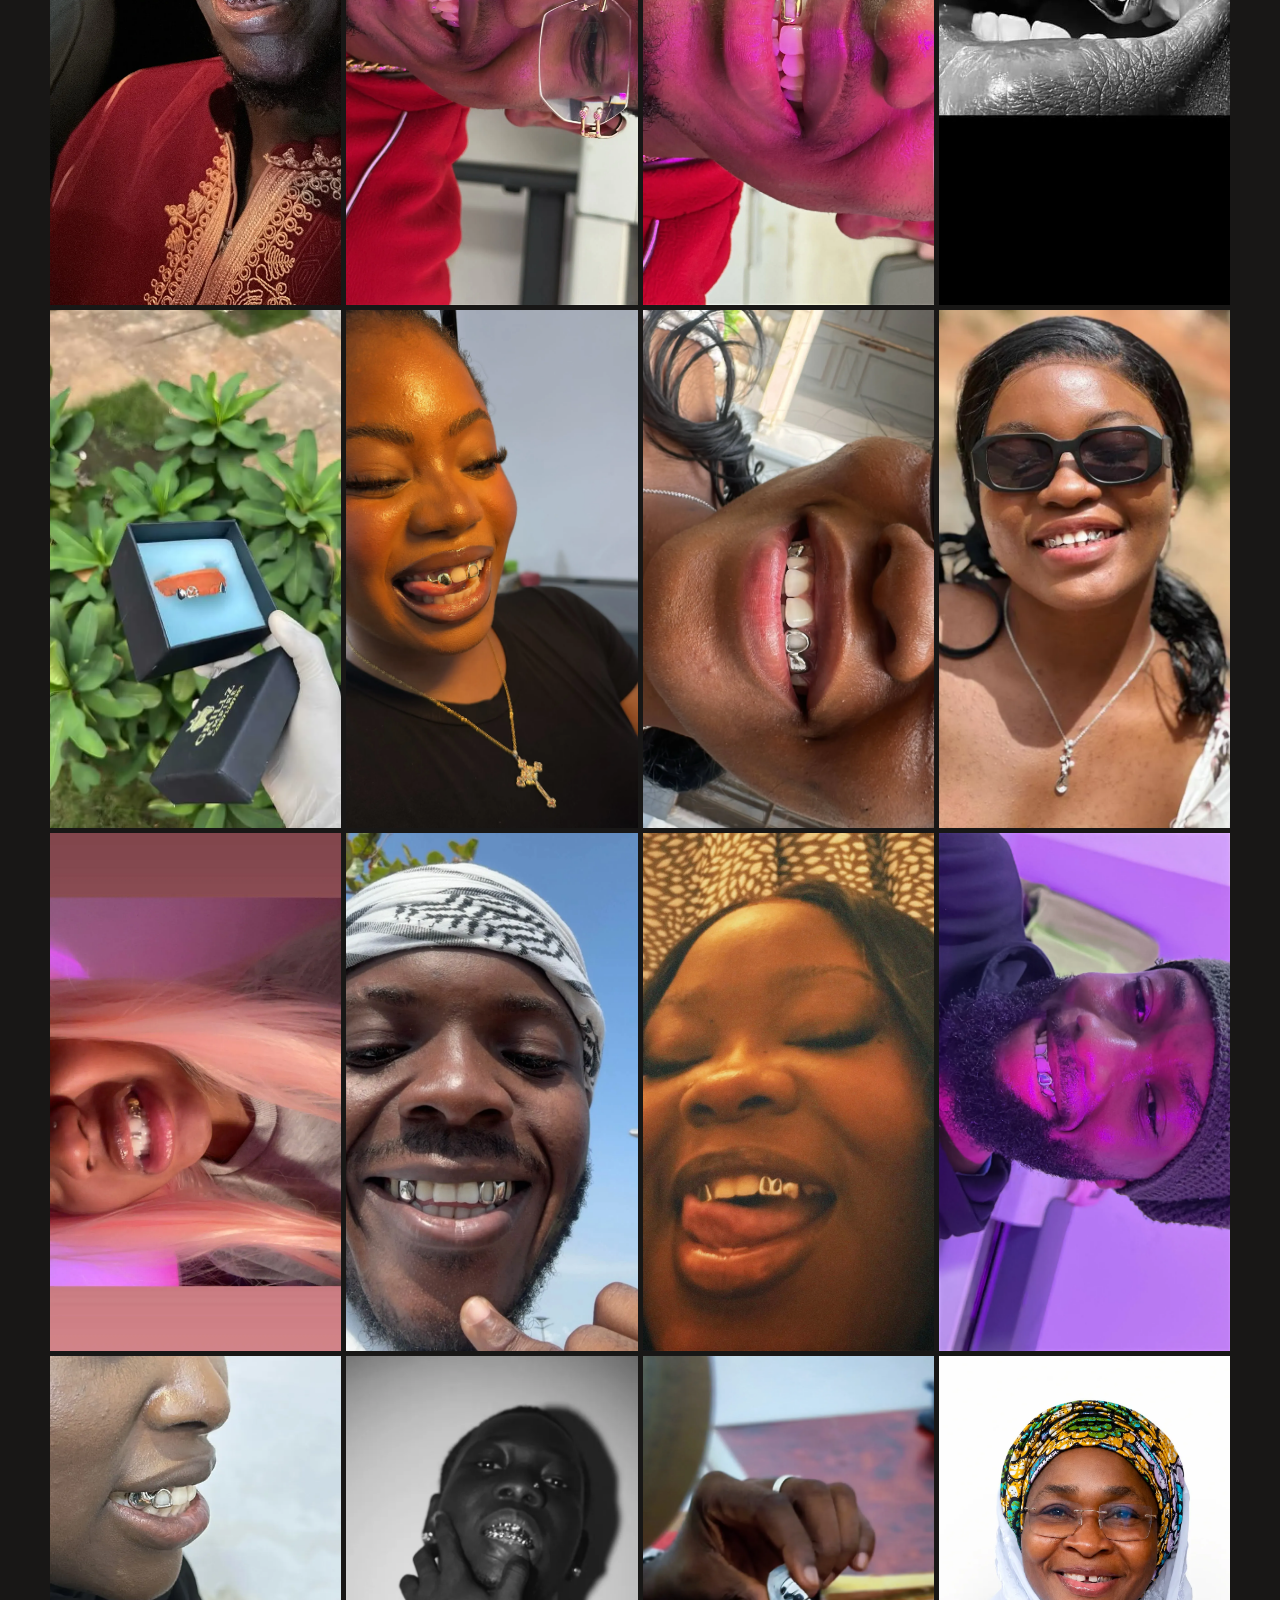
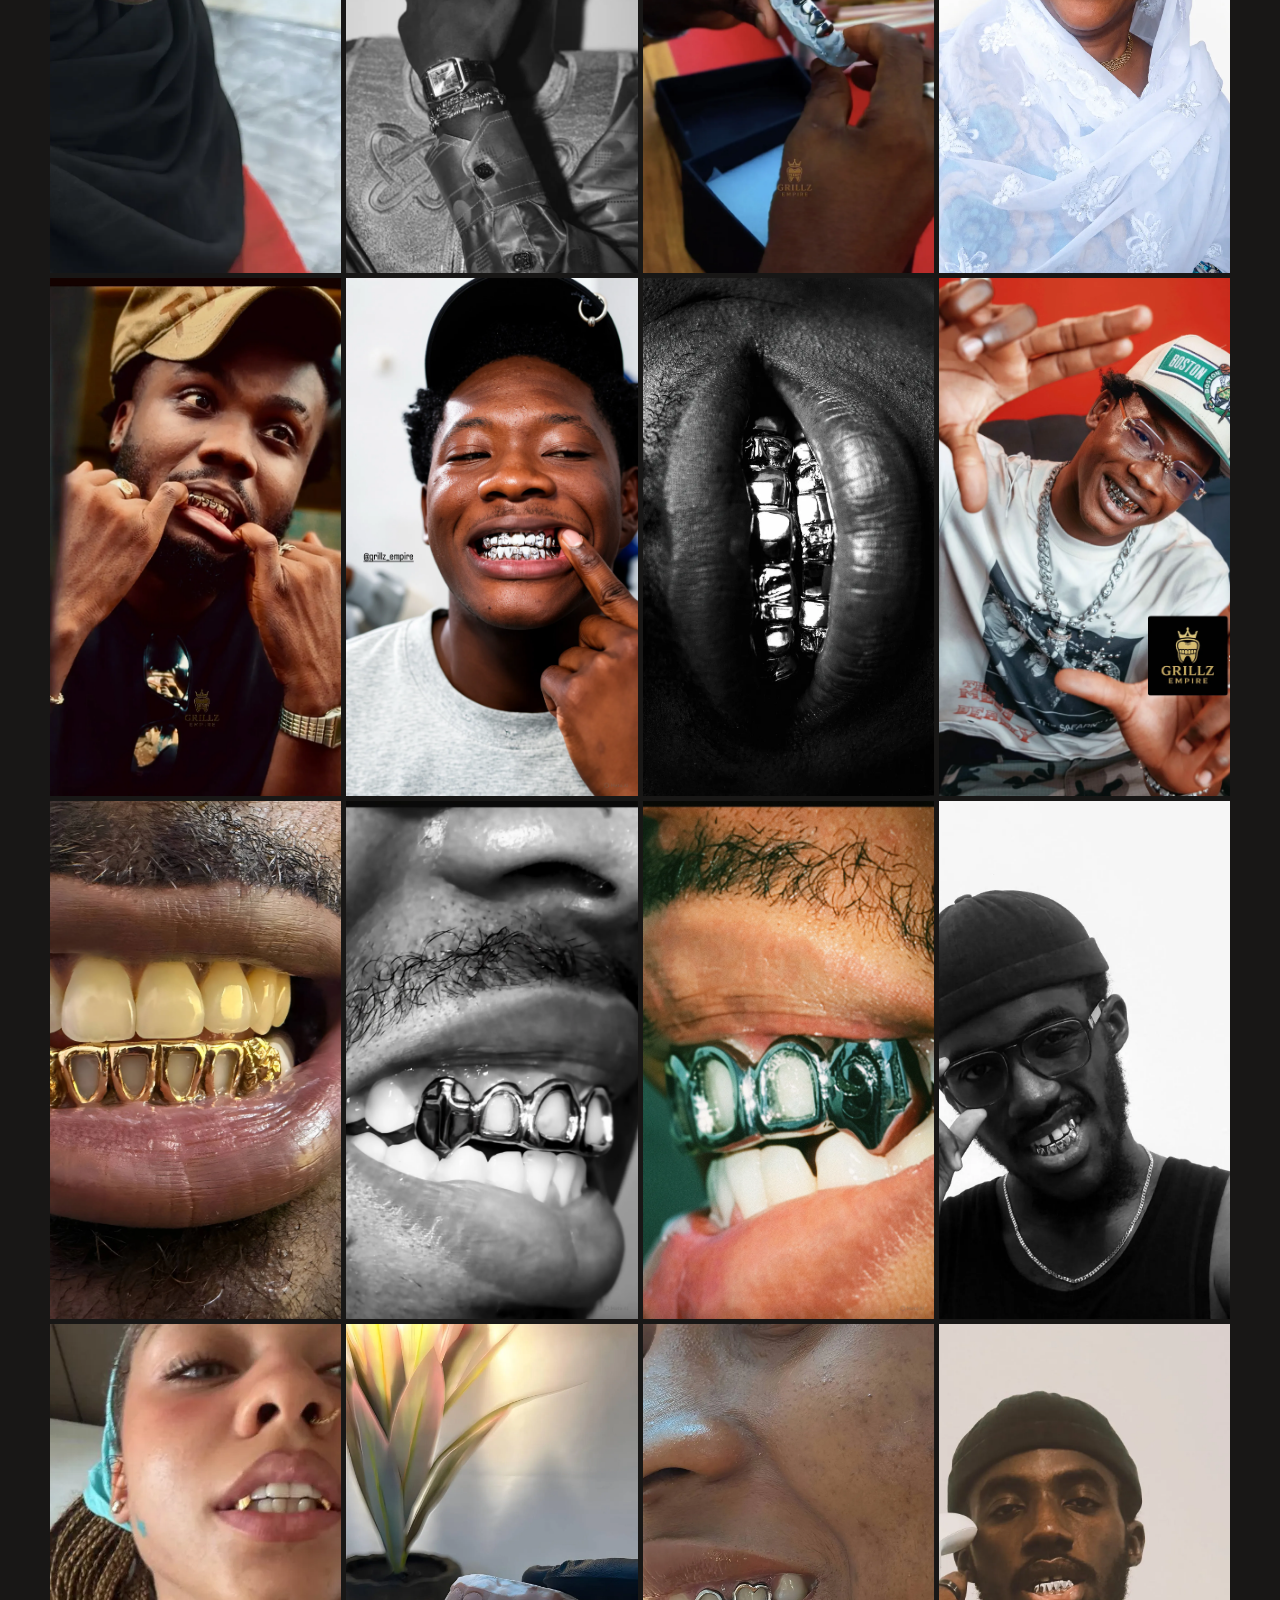
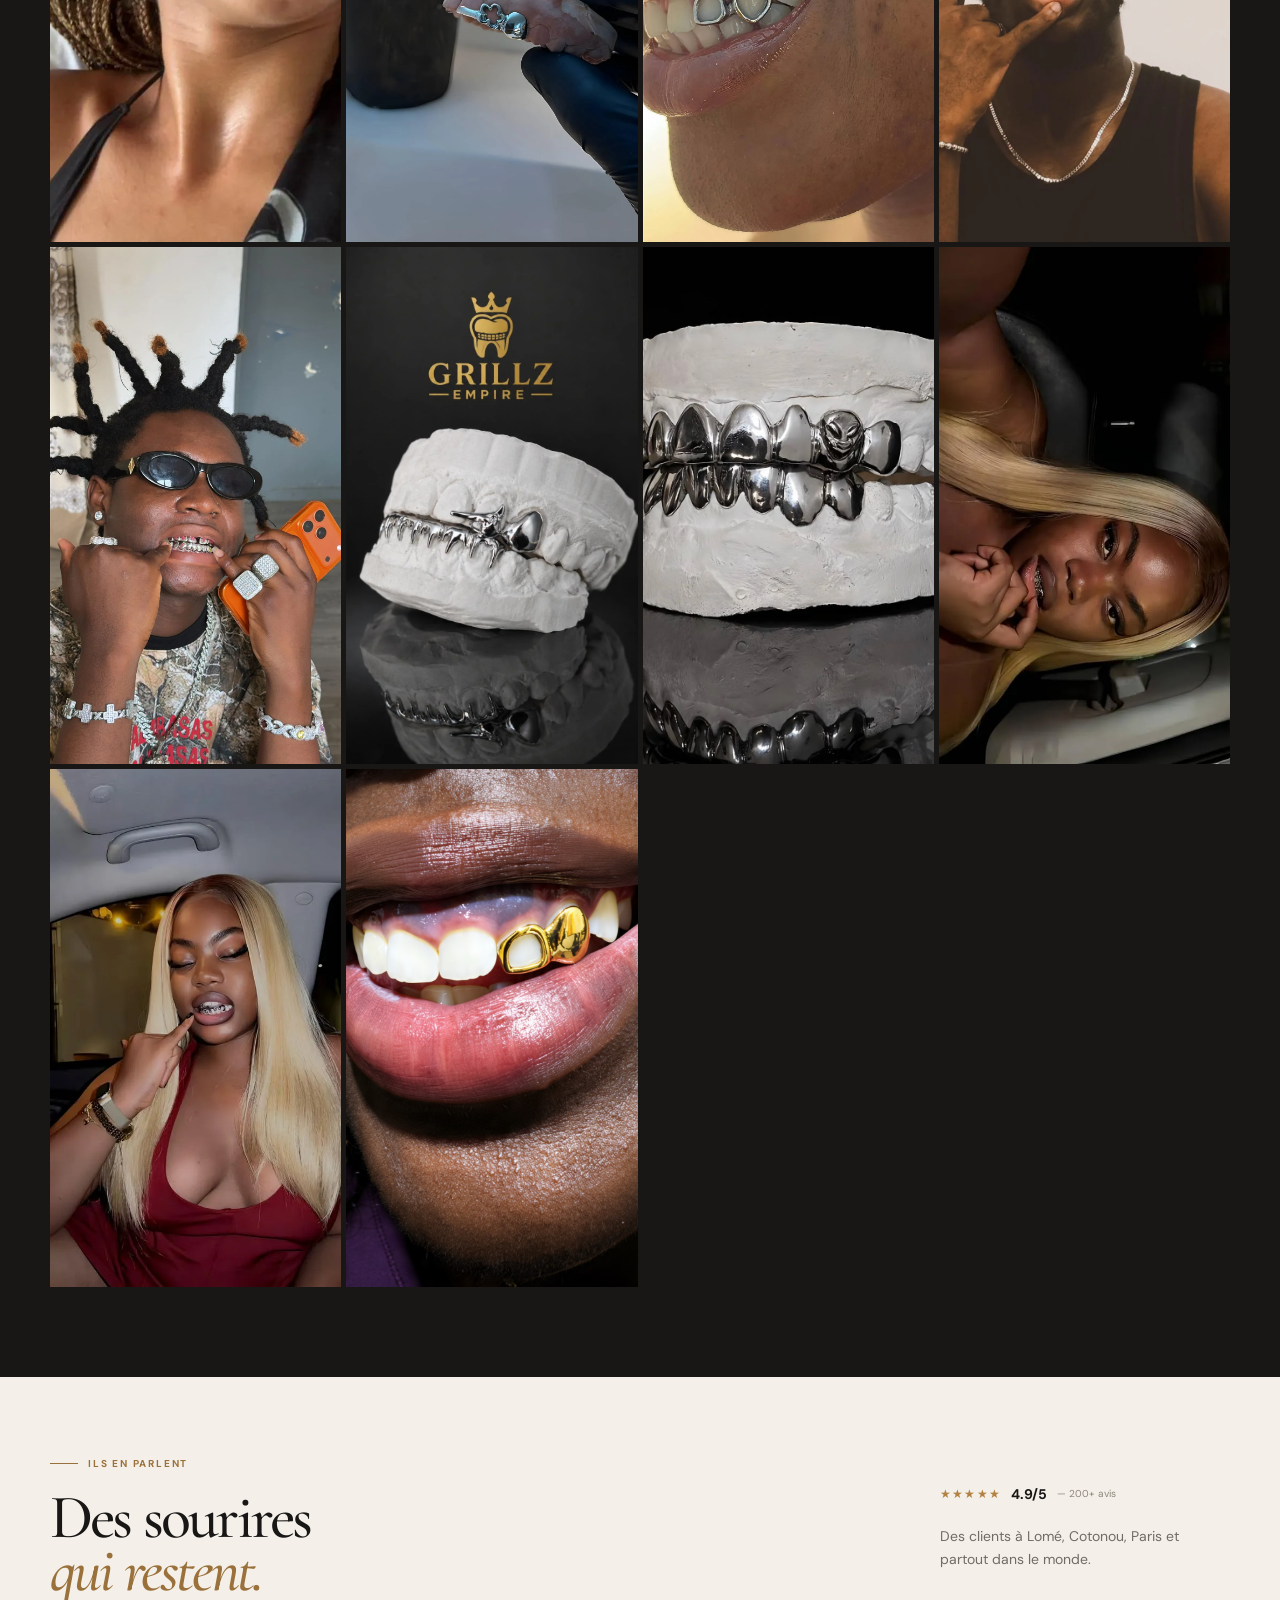
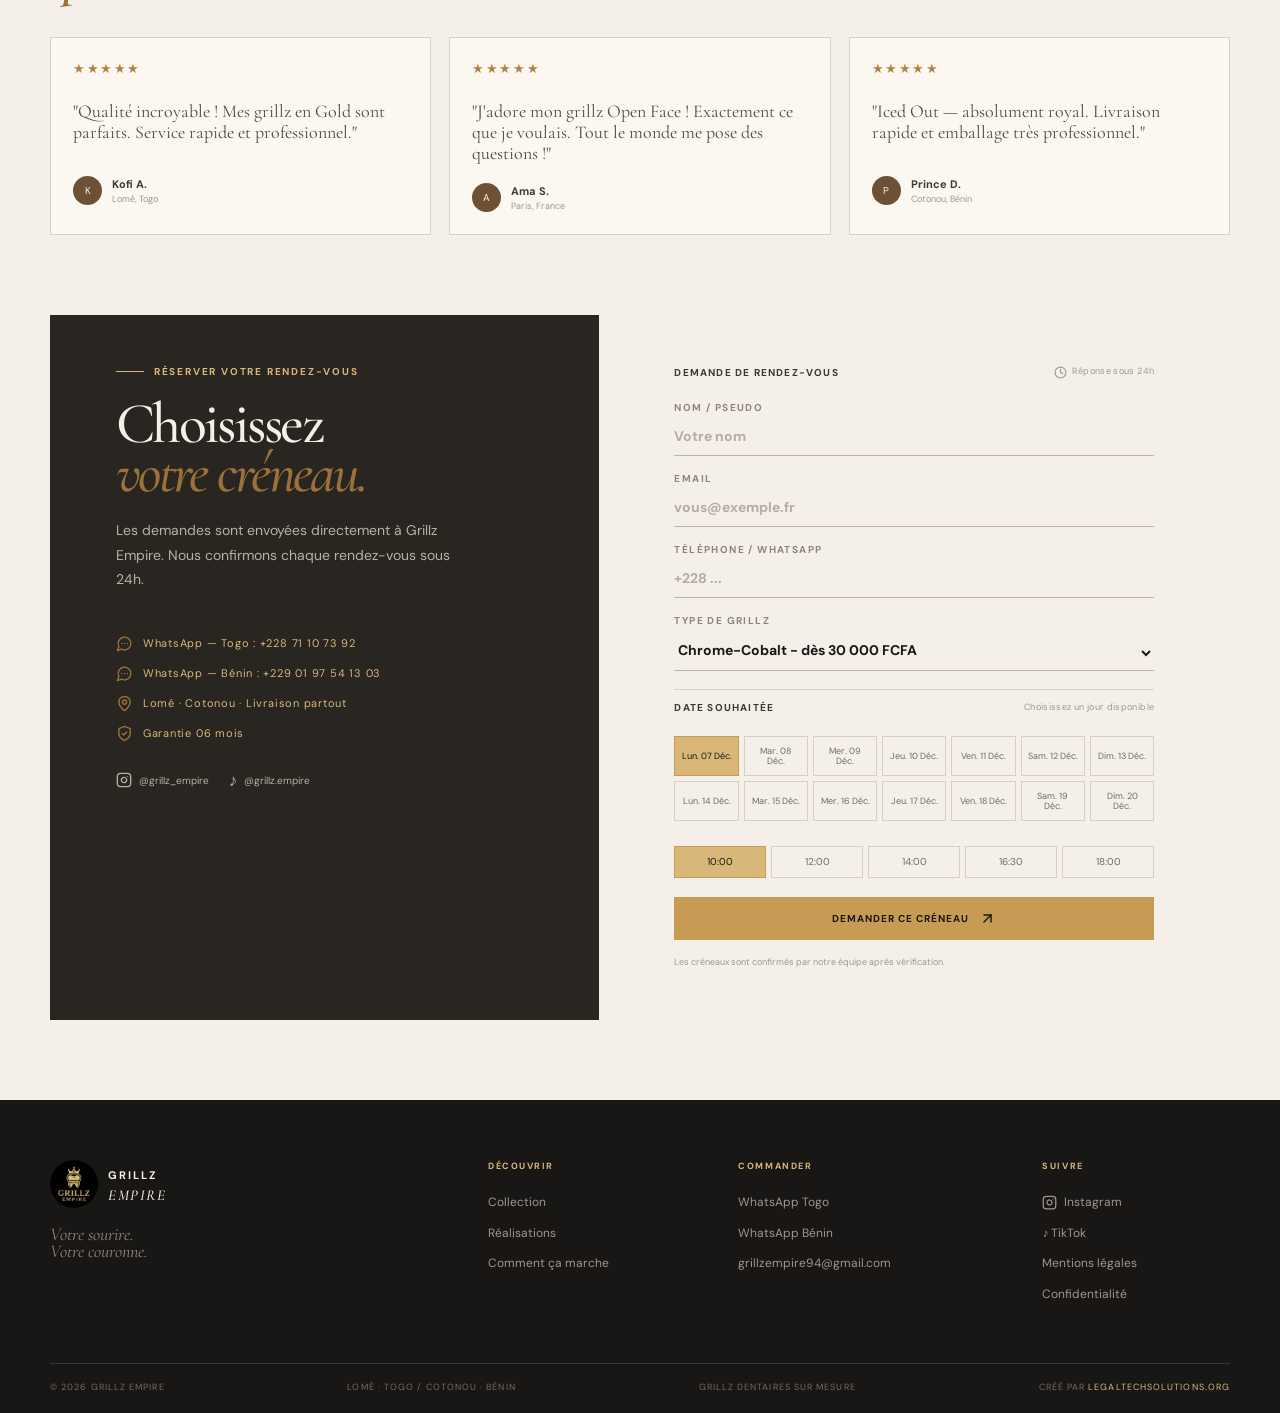
==== commit 922d5036: "silver" ====
--- a/index.html
+++ b/index.html
@@ -160,7 +160,7 @@
               </div>
               <div class="piece-meta">
                 <div>
-                  <h3>Gold</h3>
+                  <h3>Silver</h3>
                   <p> Sur mesure</p>
                 </div>
                 <strong>Sur devis</strong>
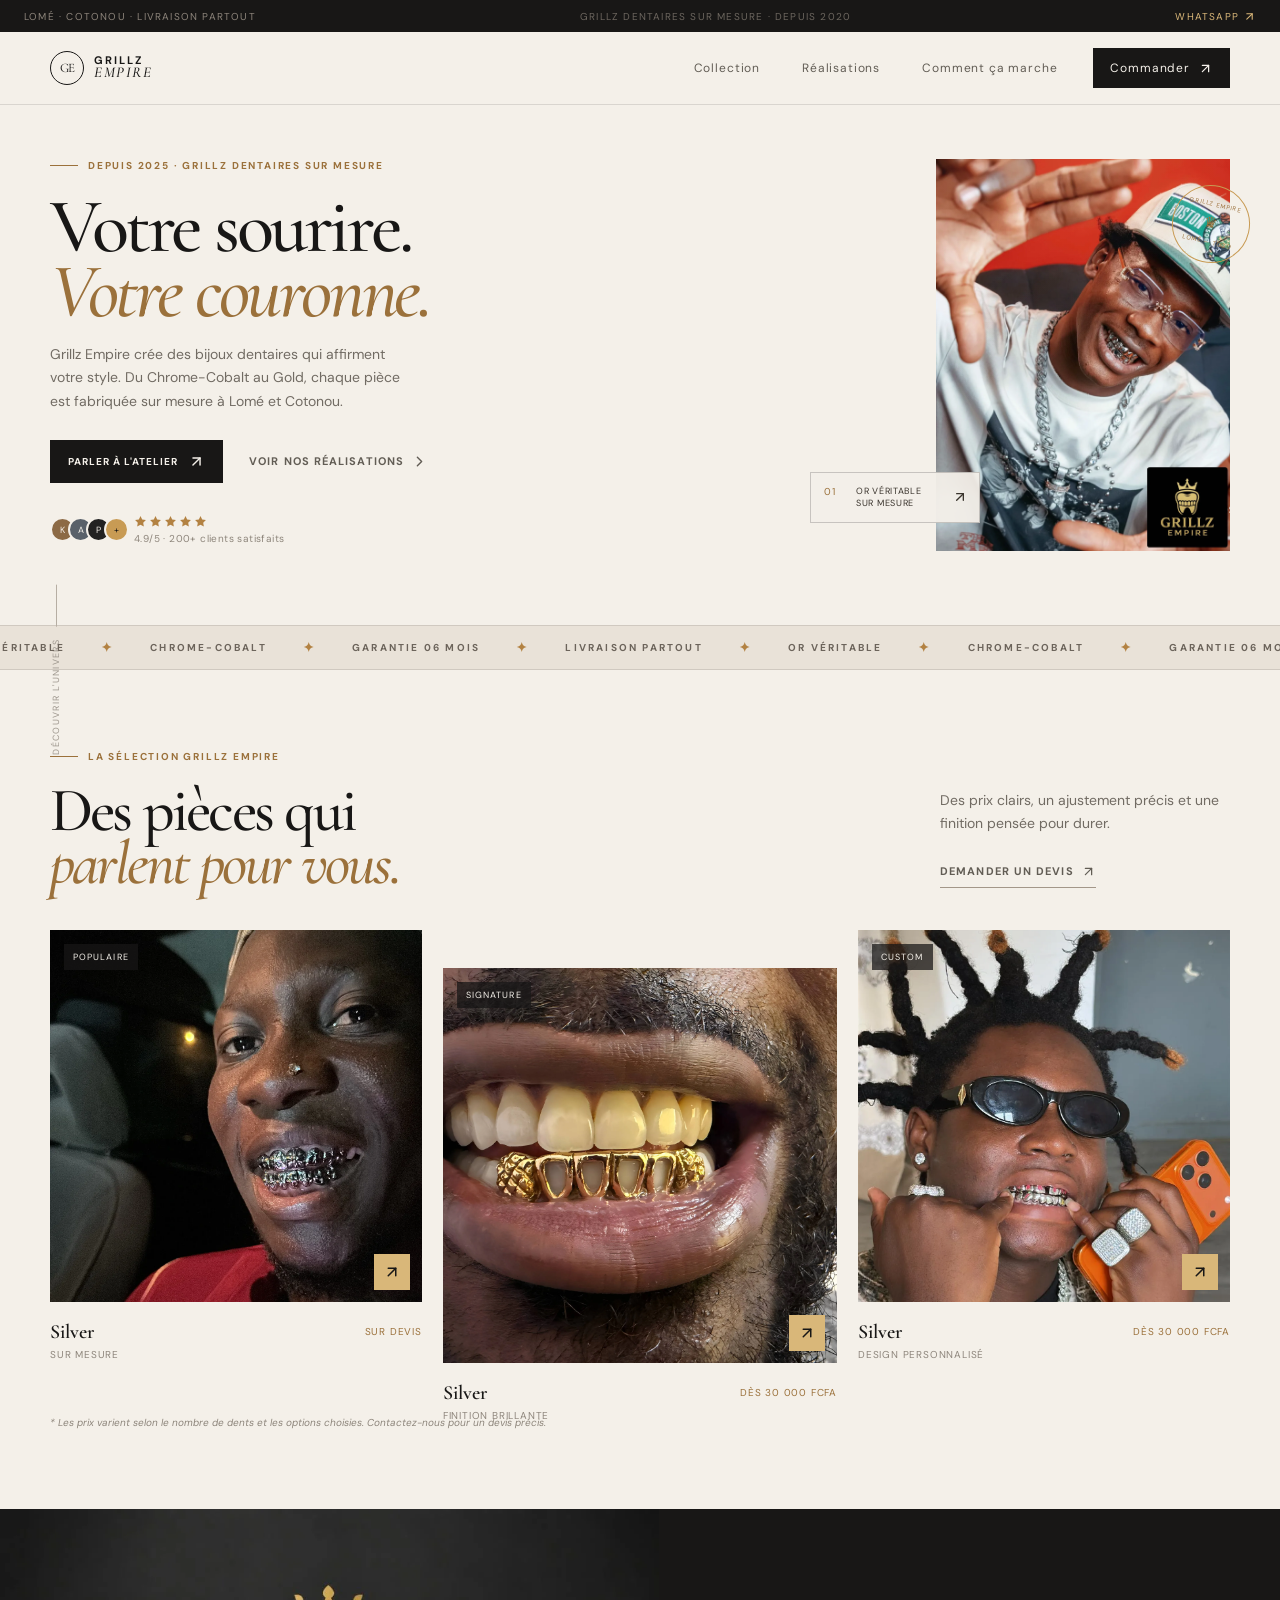
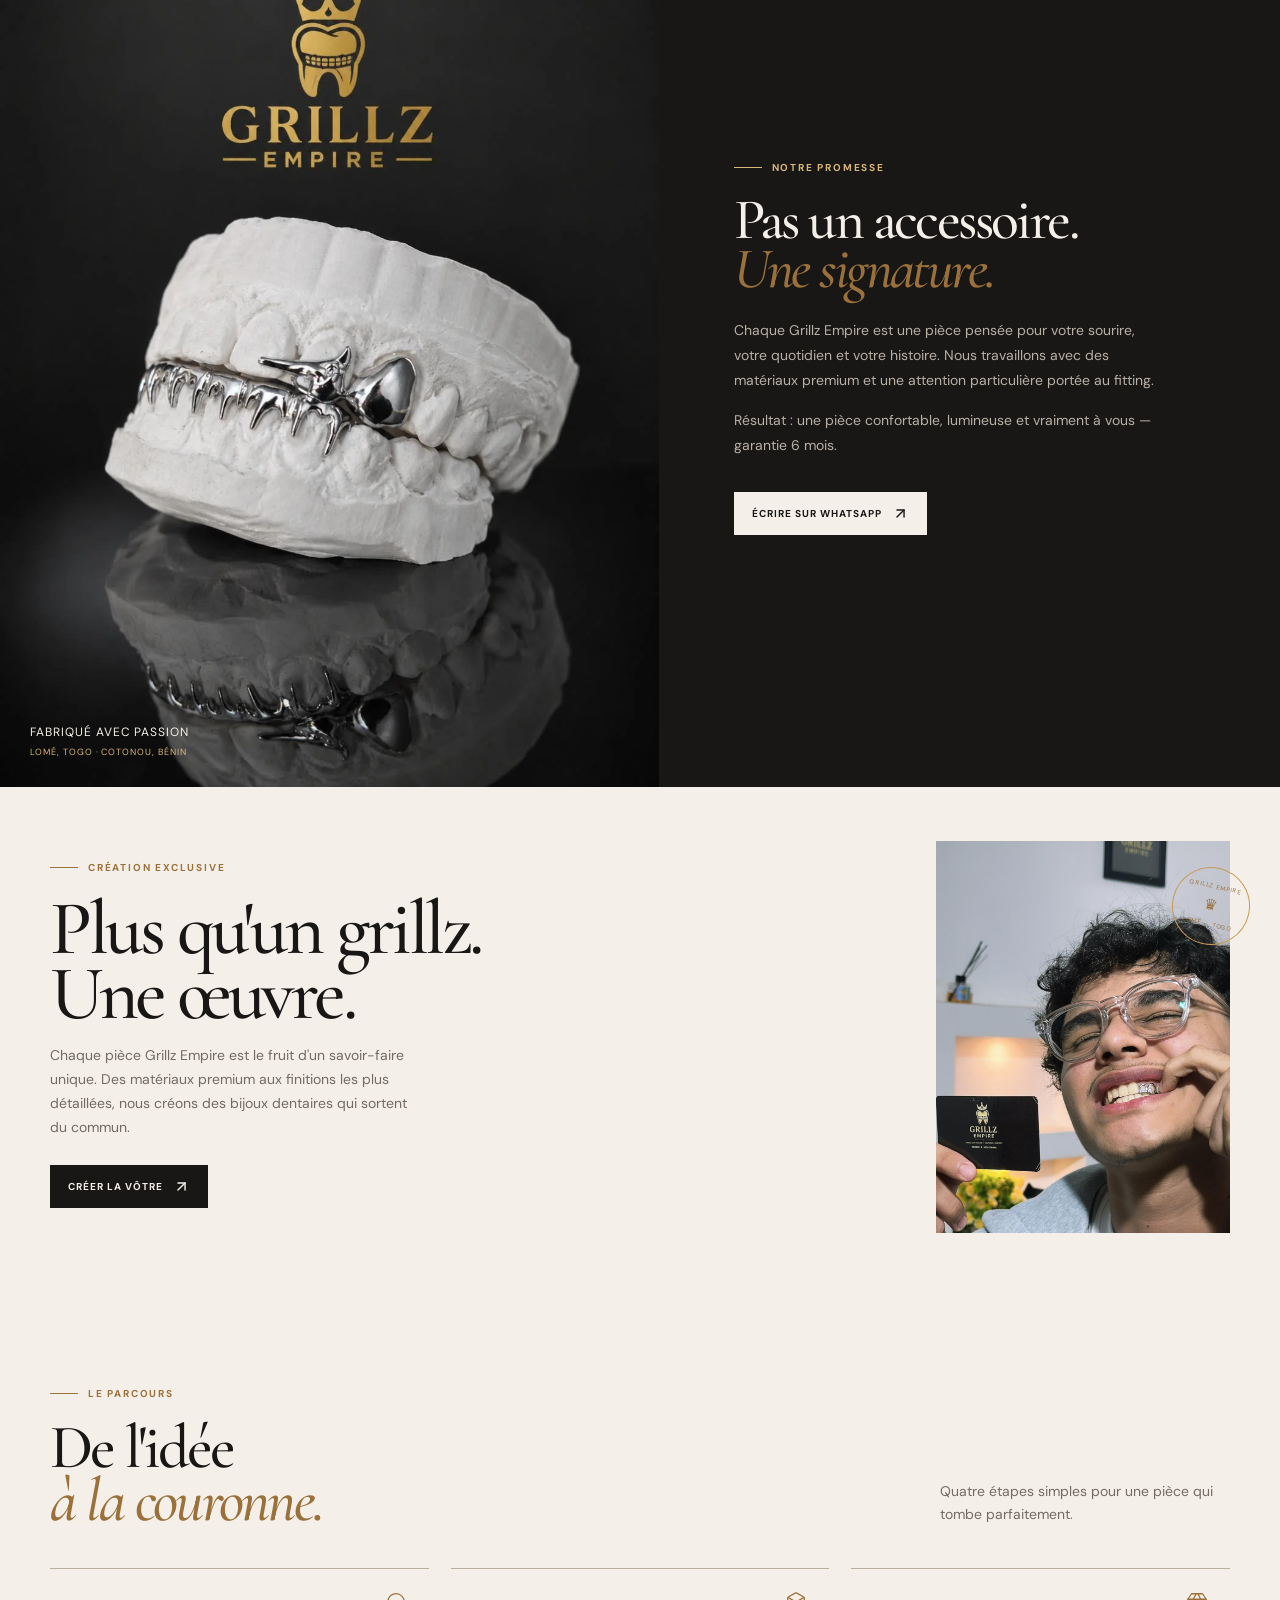
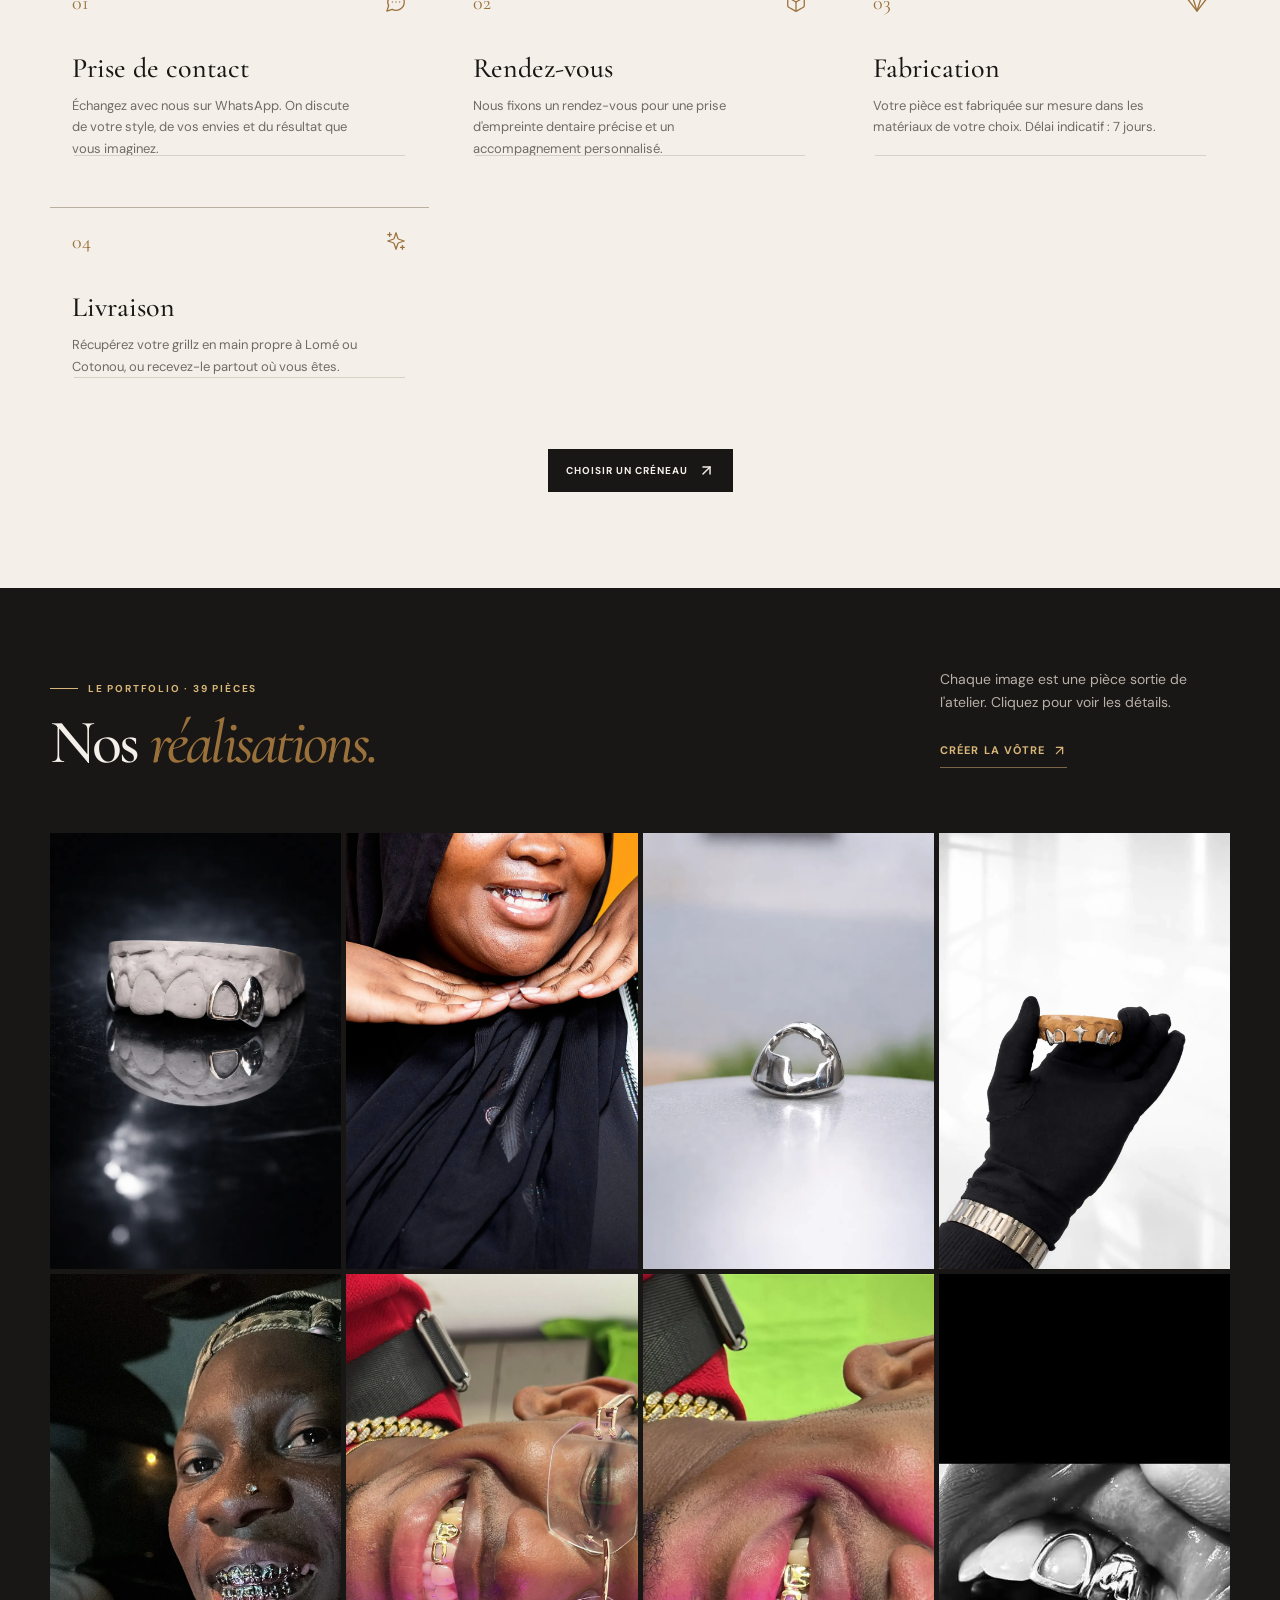
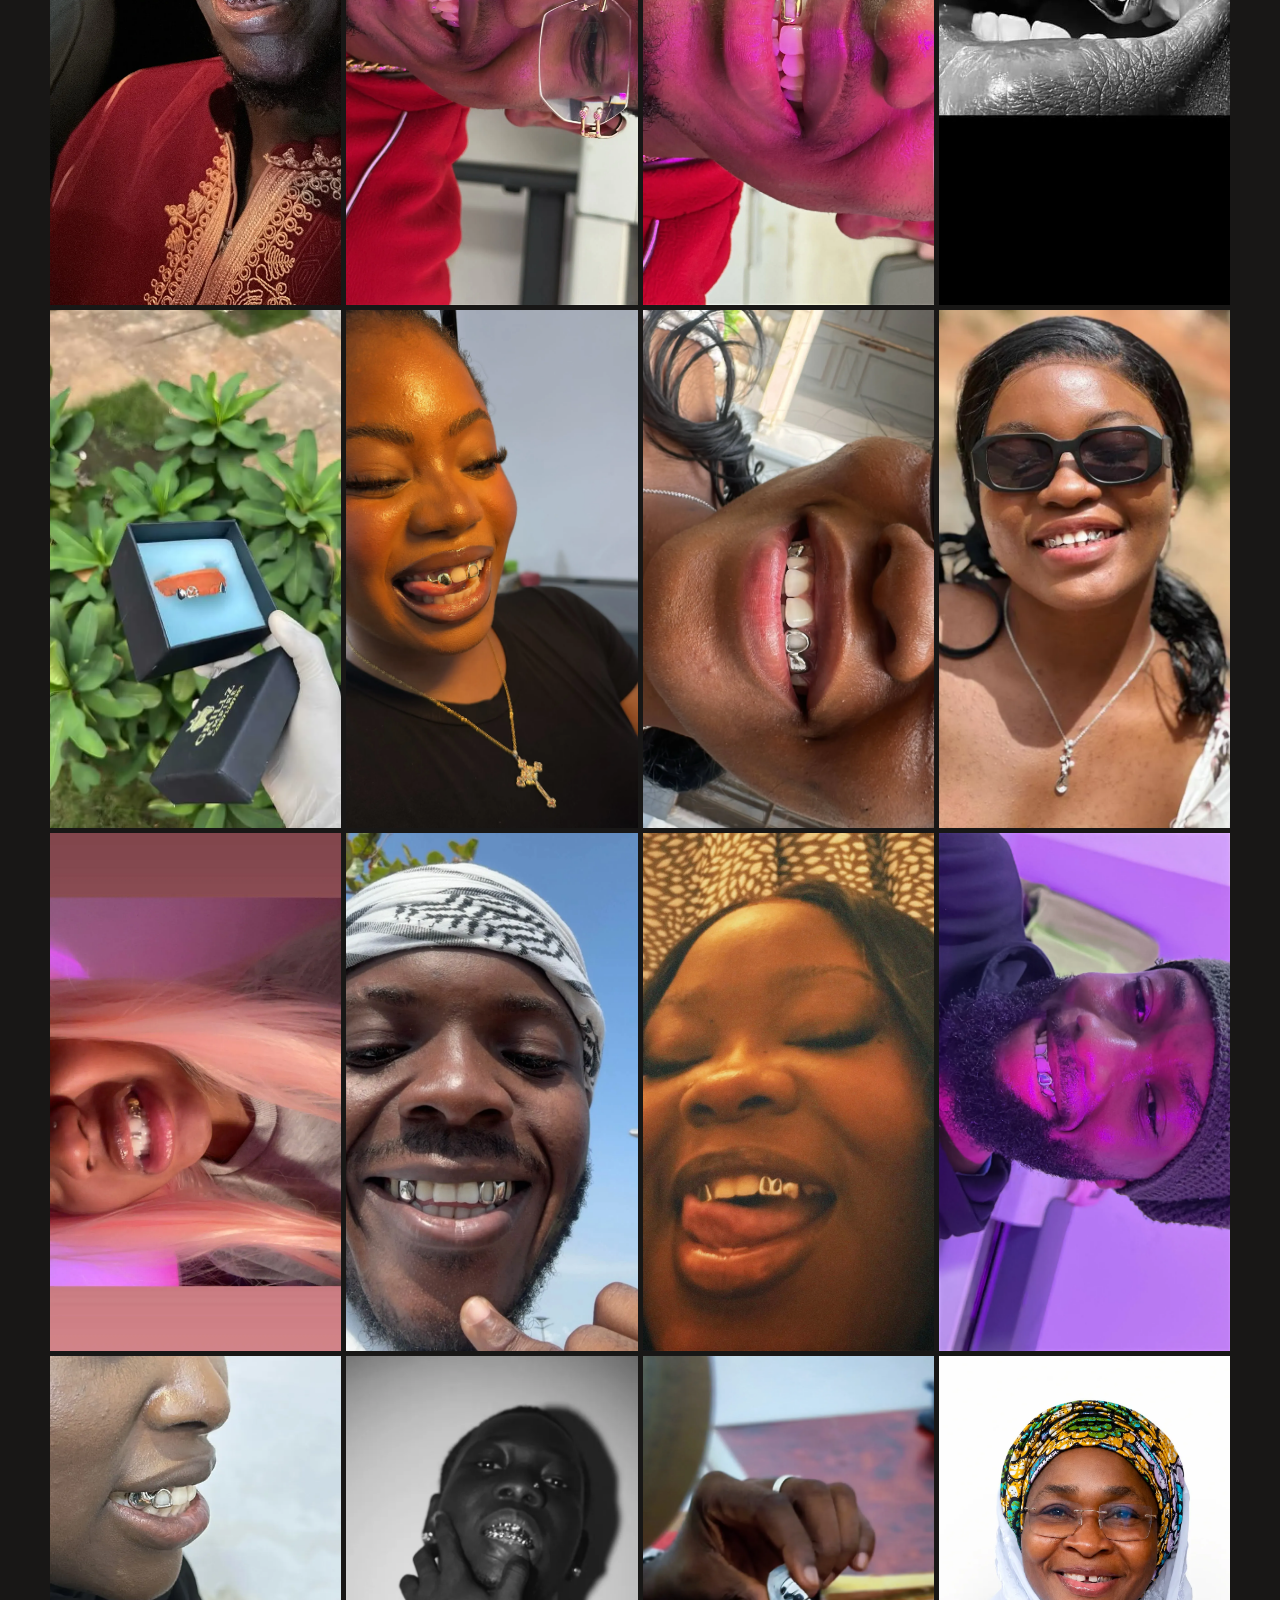
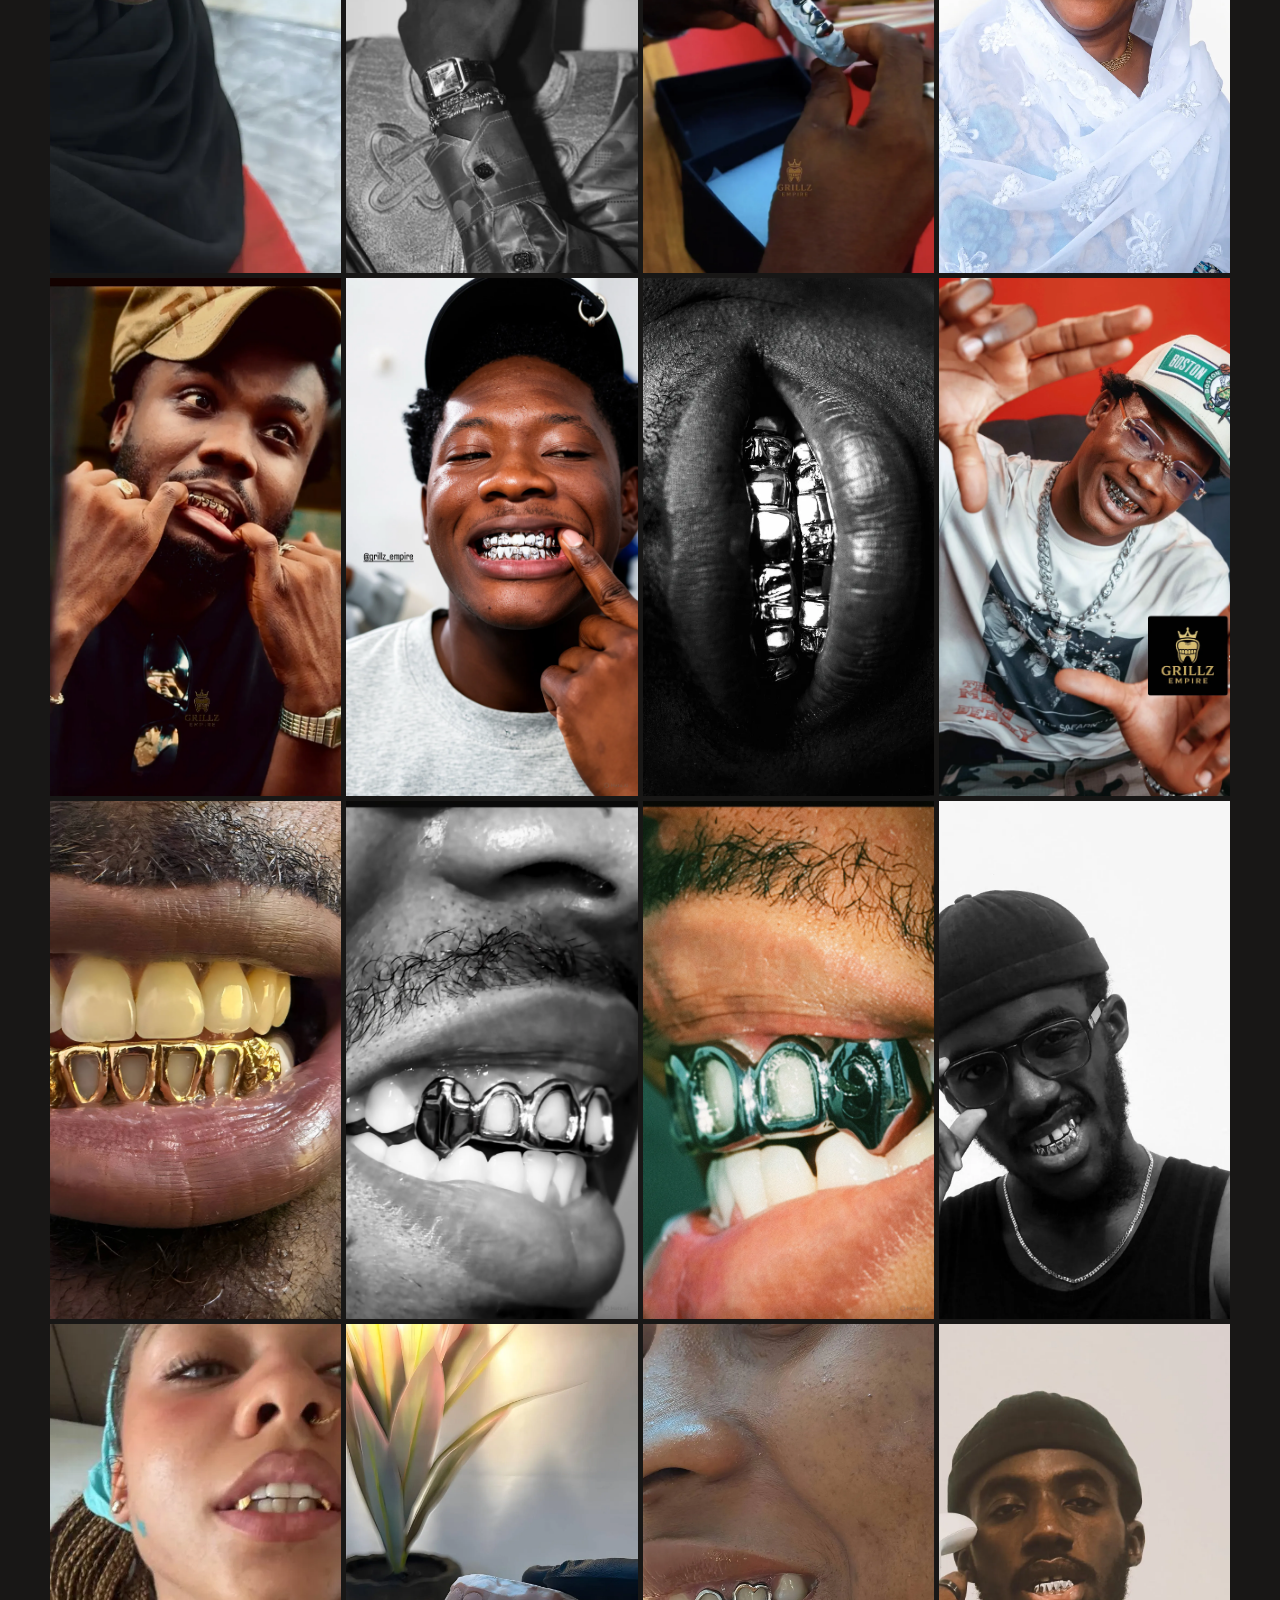
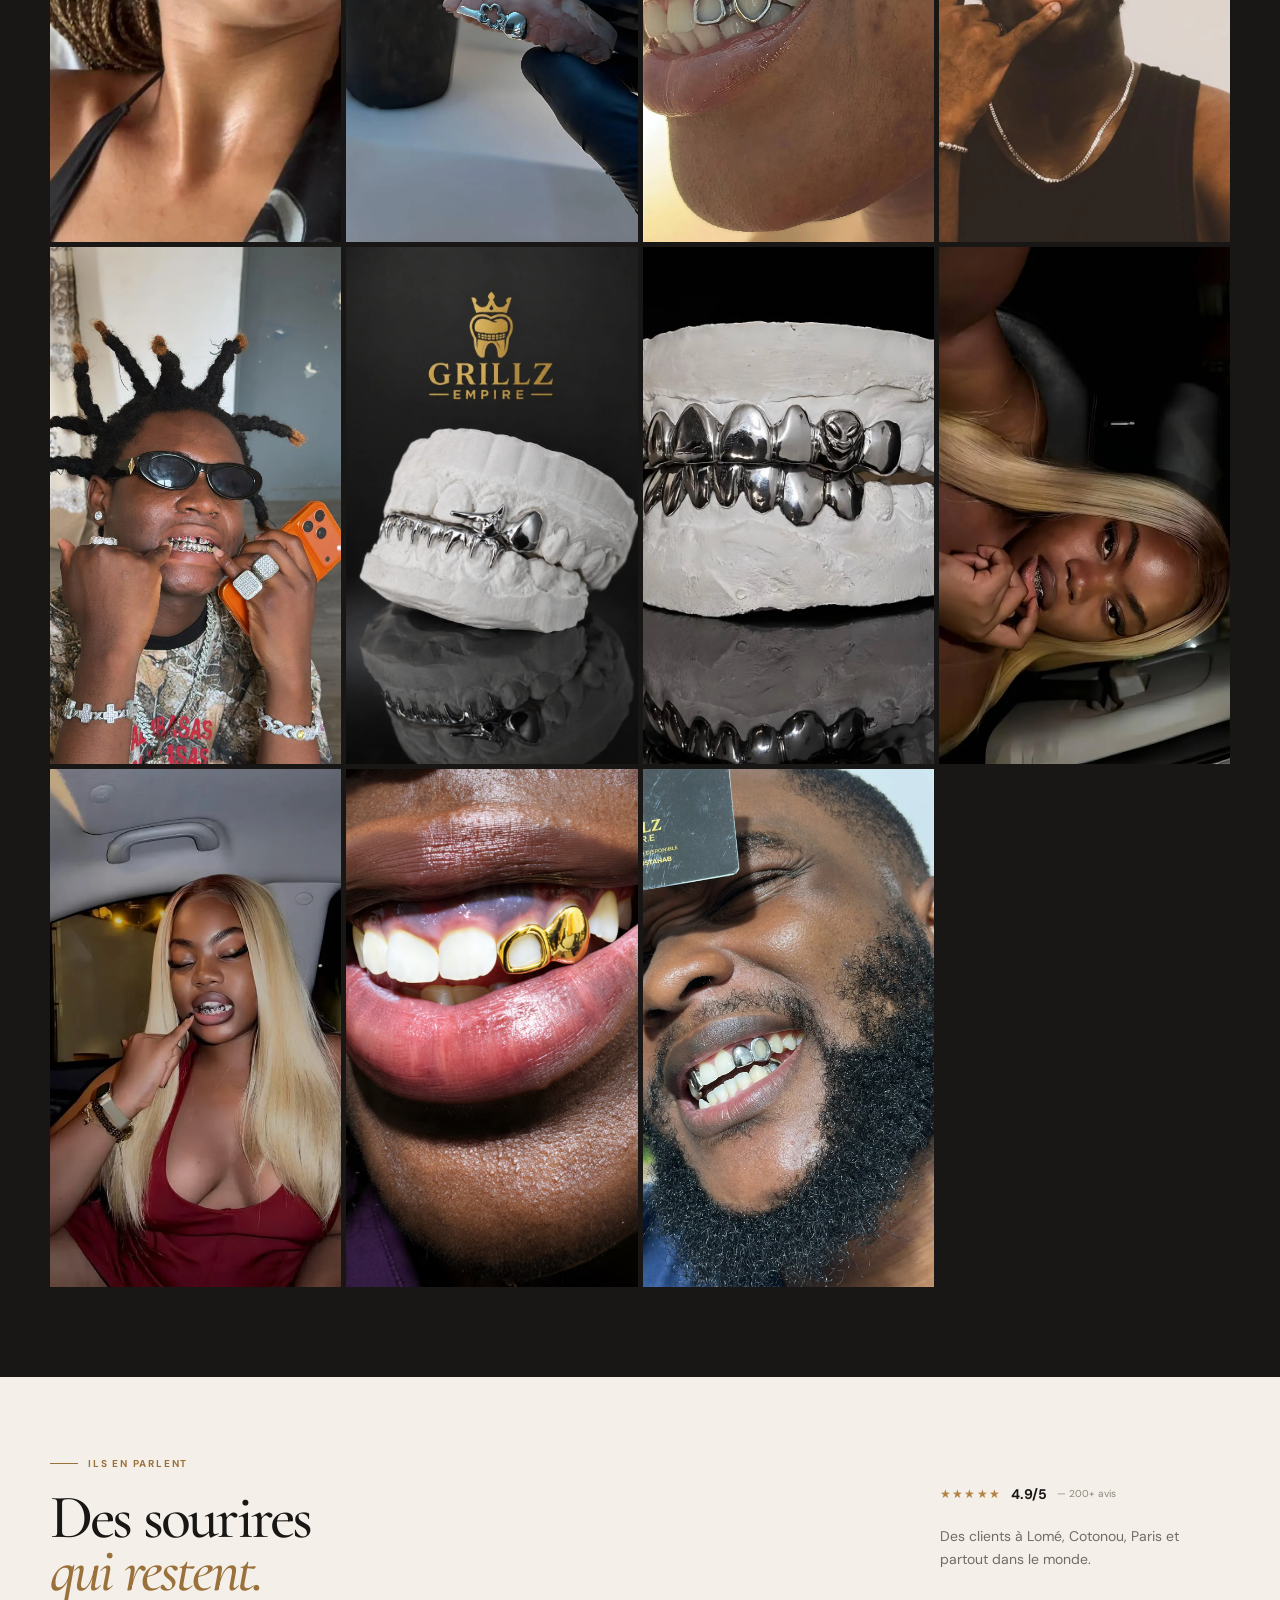
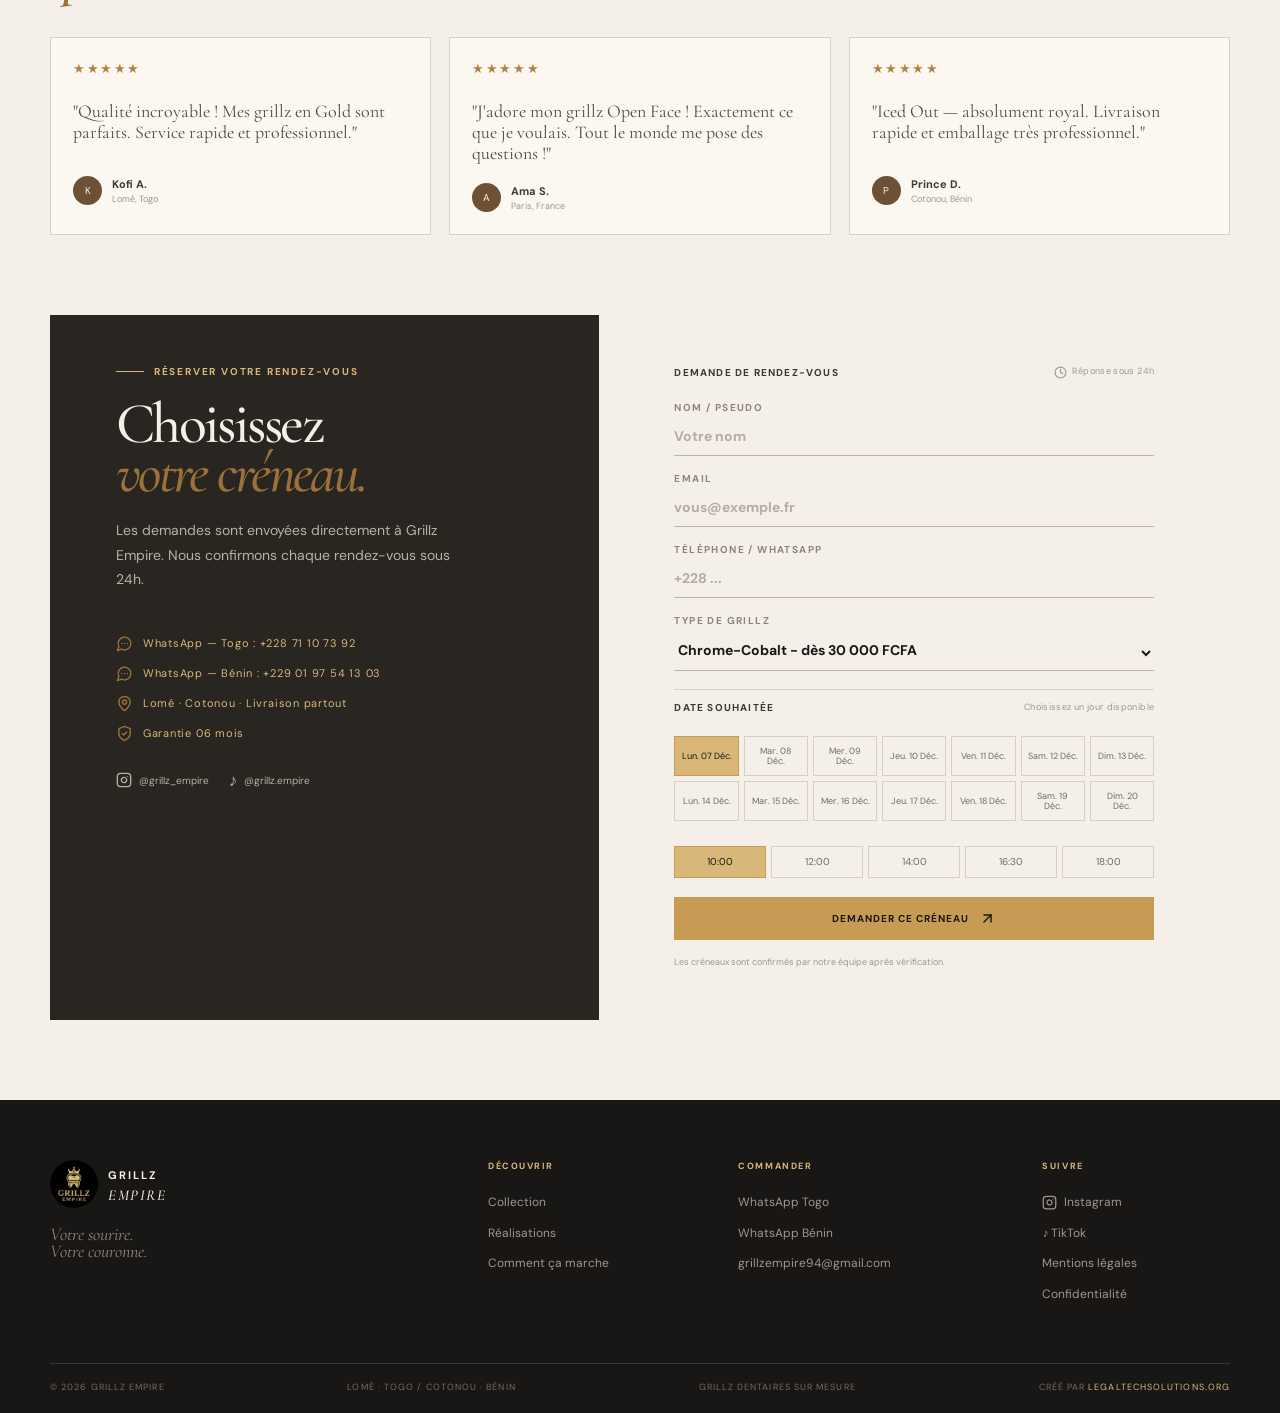
==== commit a4c81812: "image 43 ajout" ====
--- a/index.html
+++ b/index.html
@@ -292,7 +292,7 @@
           <div class="container">
             <div class="section-heading gallery-heading">
               <div>
-                <p class="eyebrow eyebrow-light"><span class="eyebrow-line"></span> Le portfolio · 38 pièces</p>
+                <p class="eyebrow eyebrow-light"><span class="eyebrow-line"></span> Le portfolio · 39 pièces</p>
                 <h2>Nos <em>réalisations.</em></h2>
               </div>
               <div class="section-heading-side">
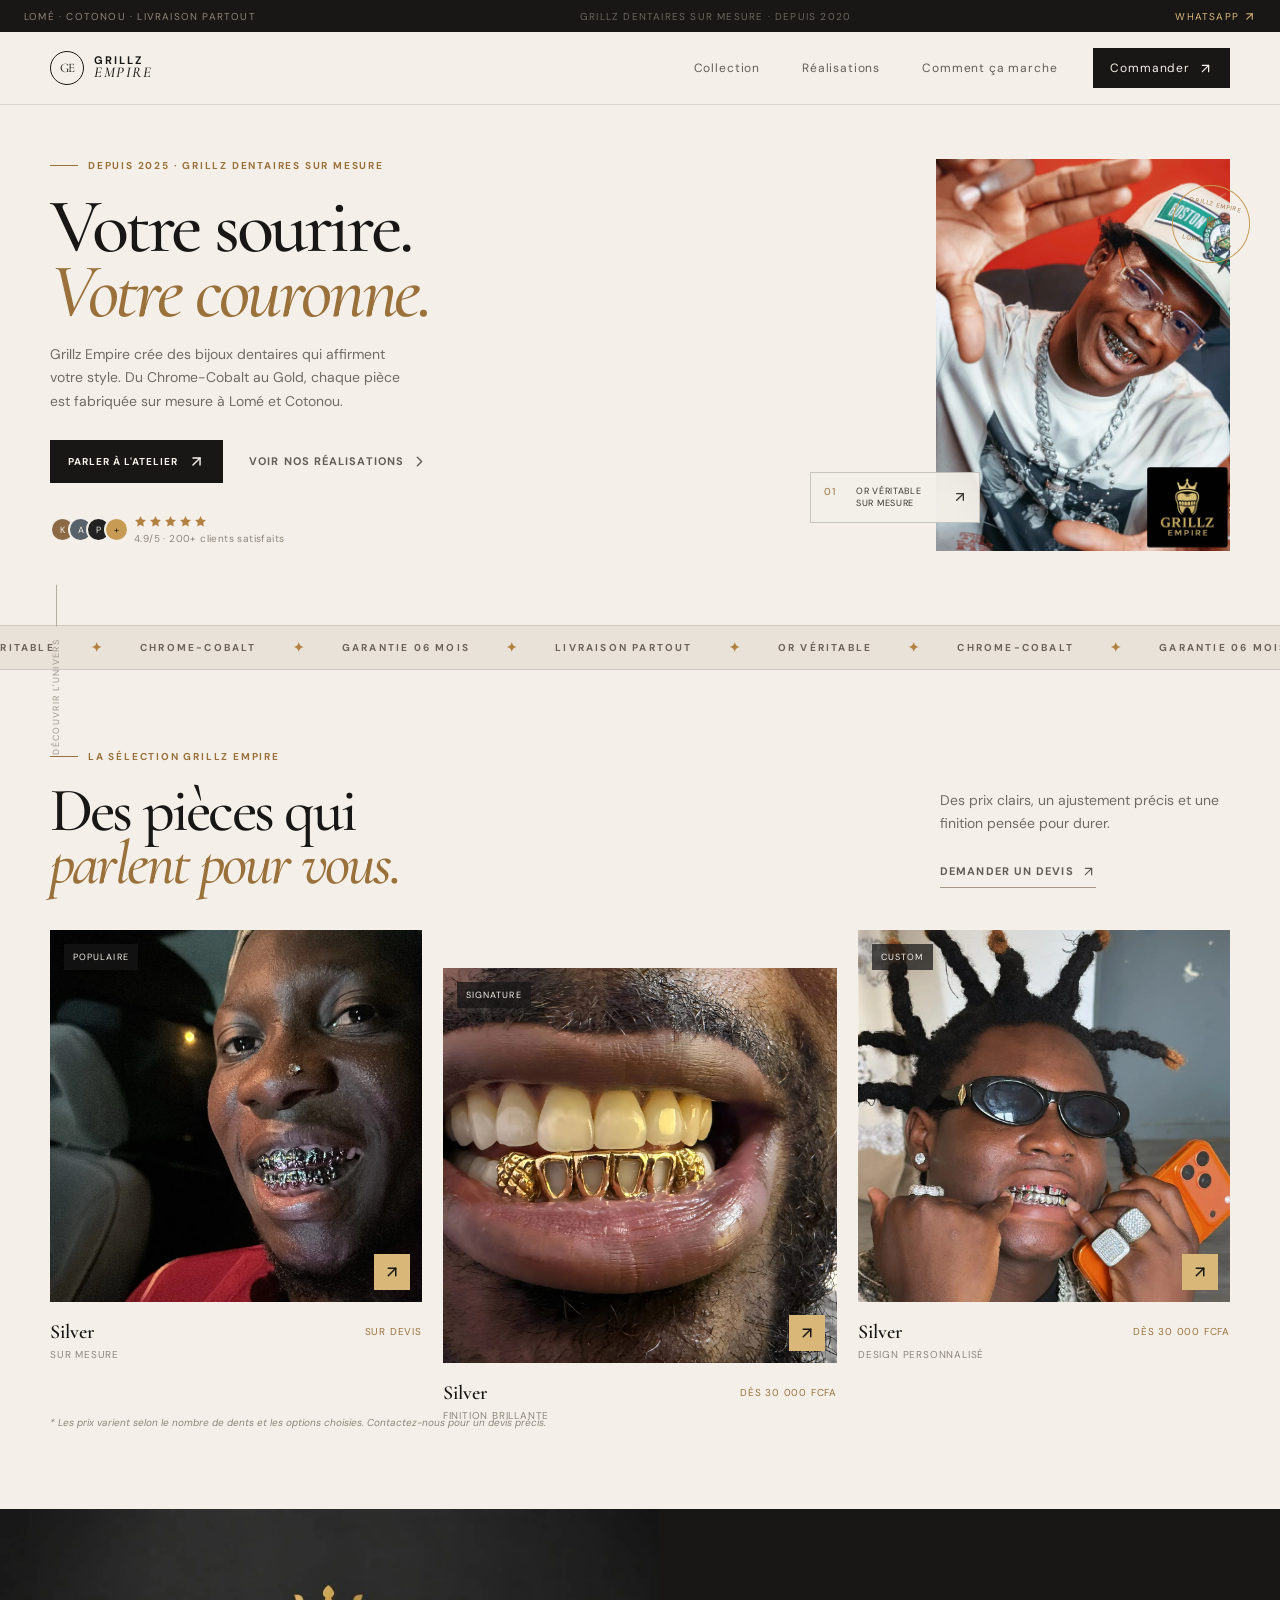
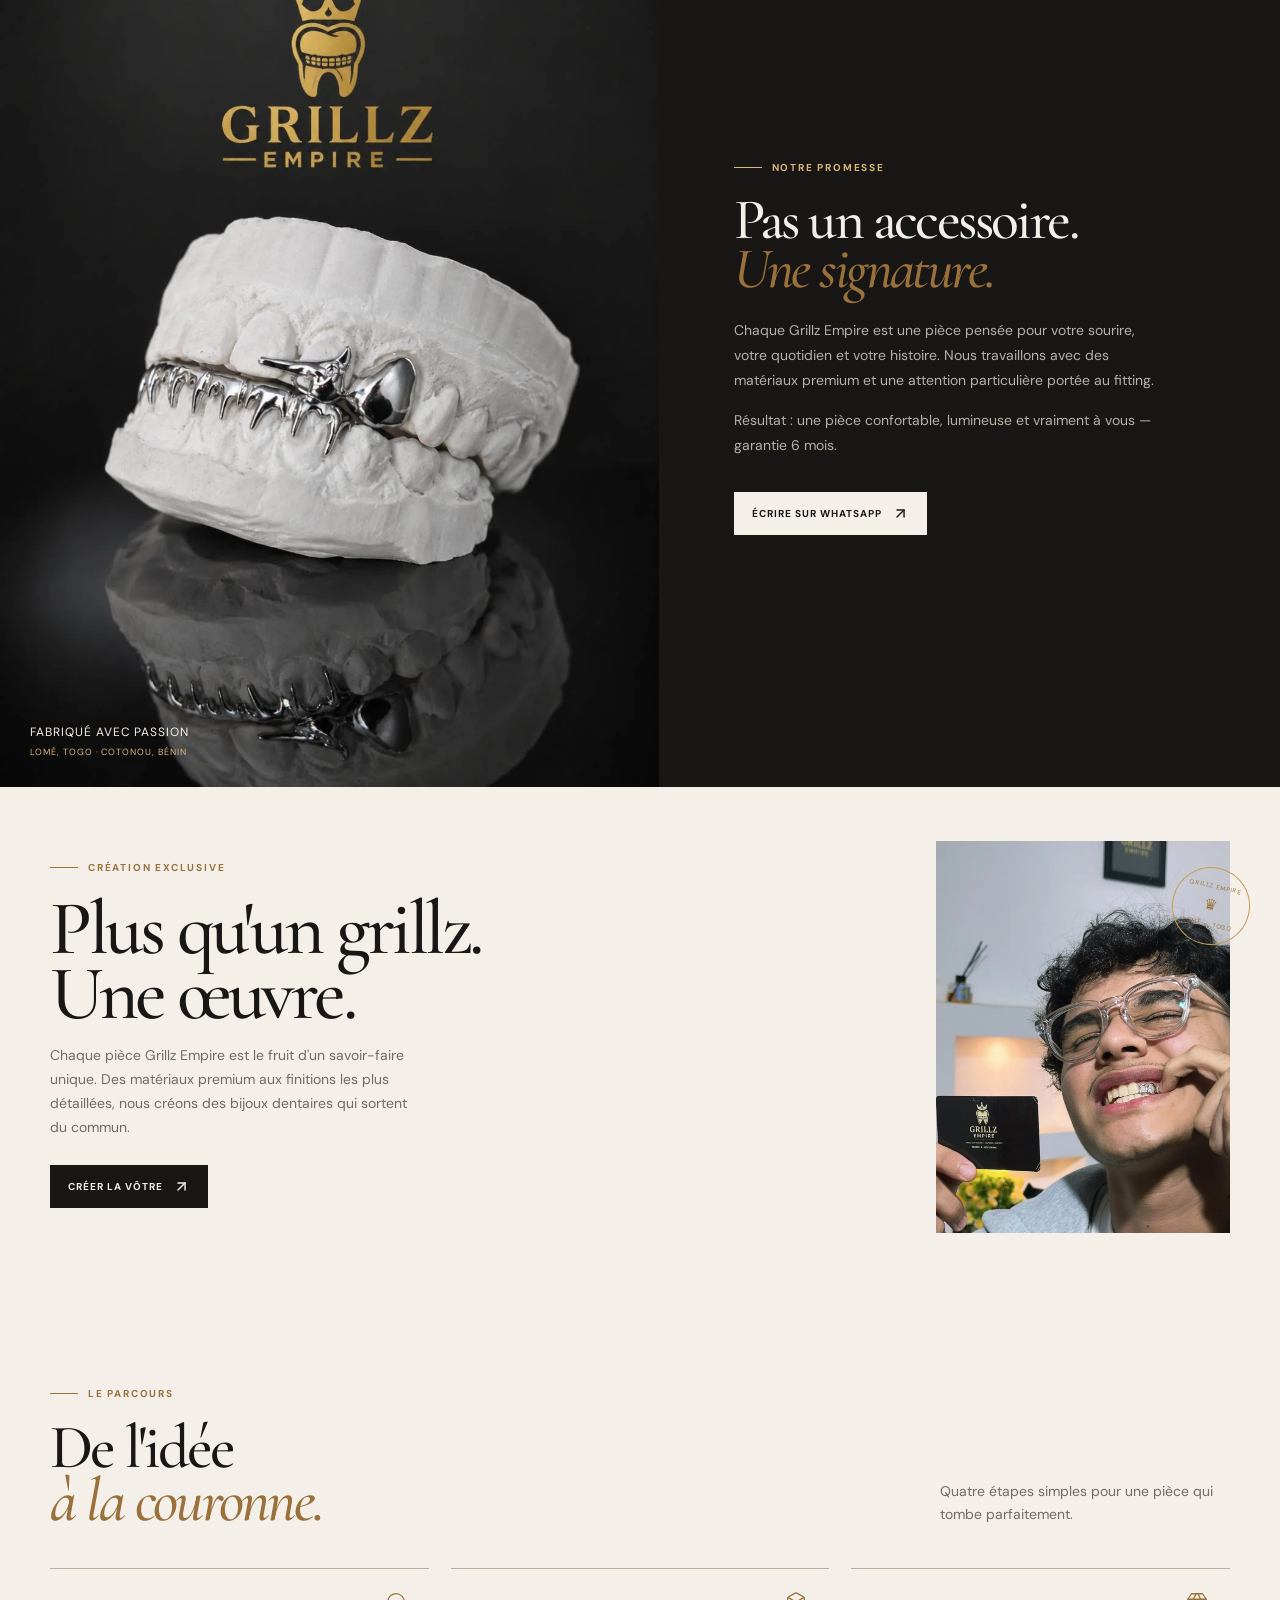
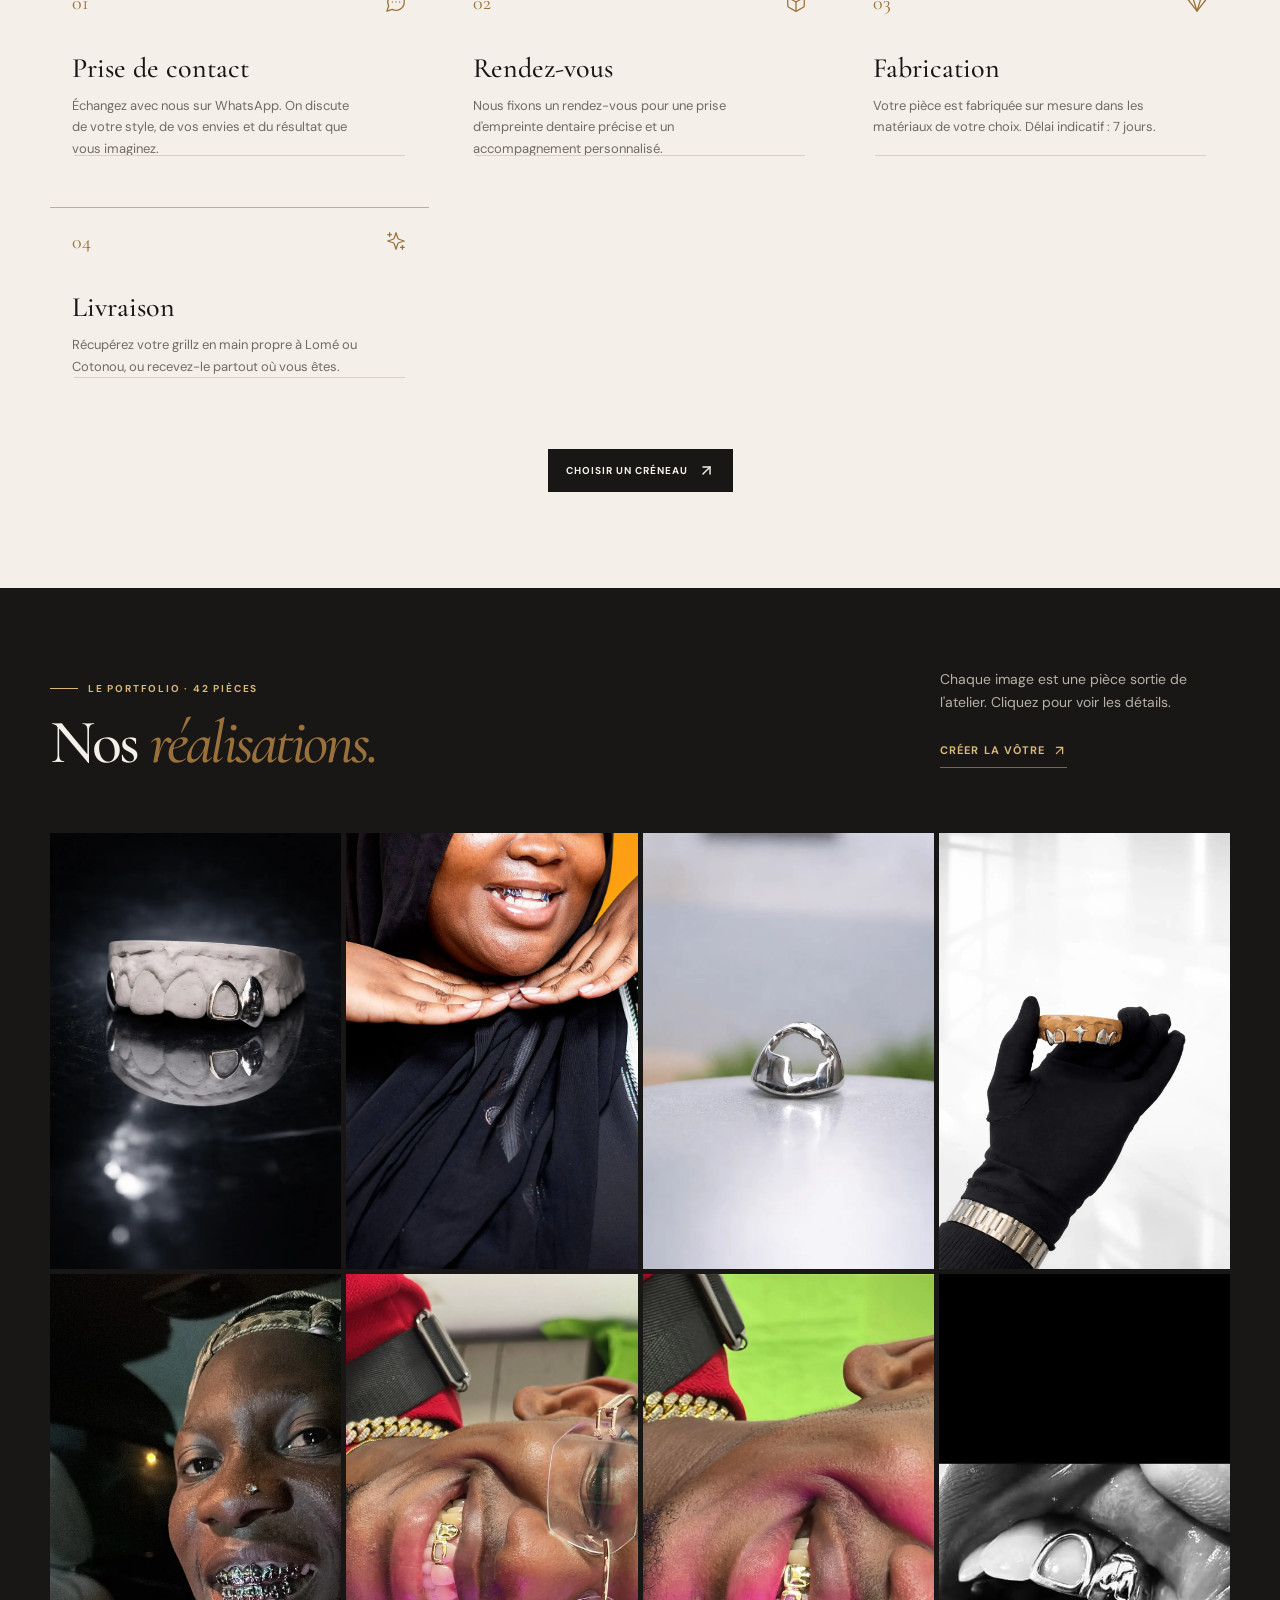
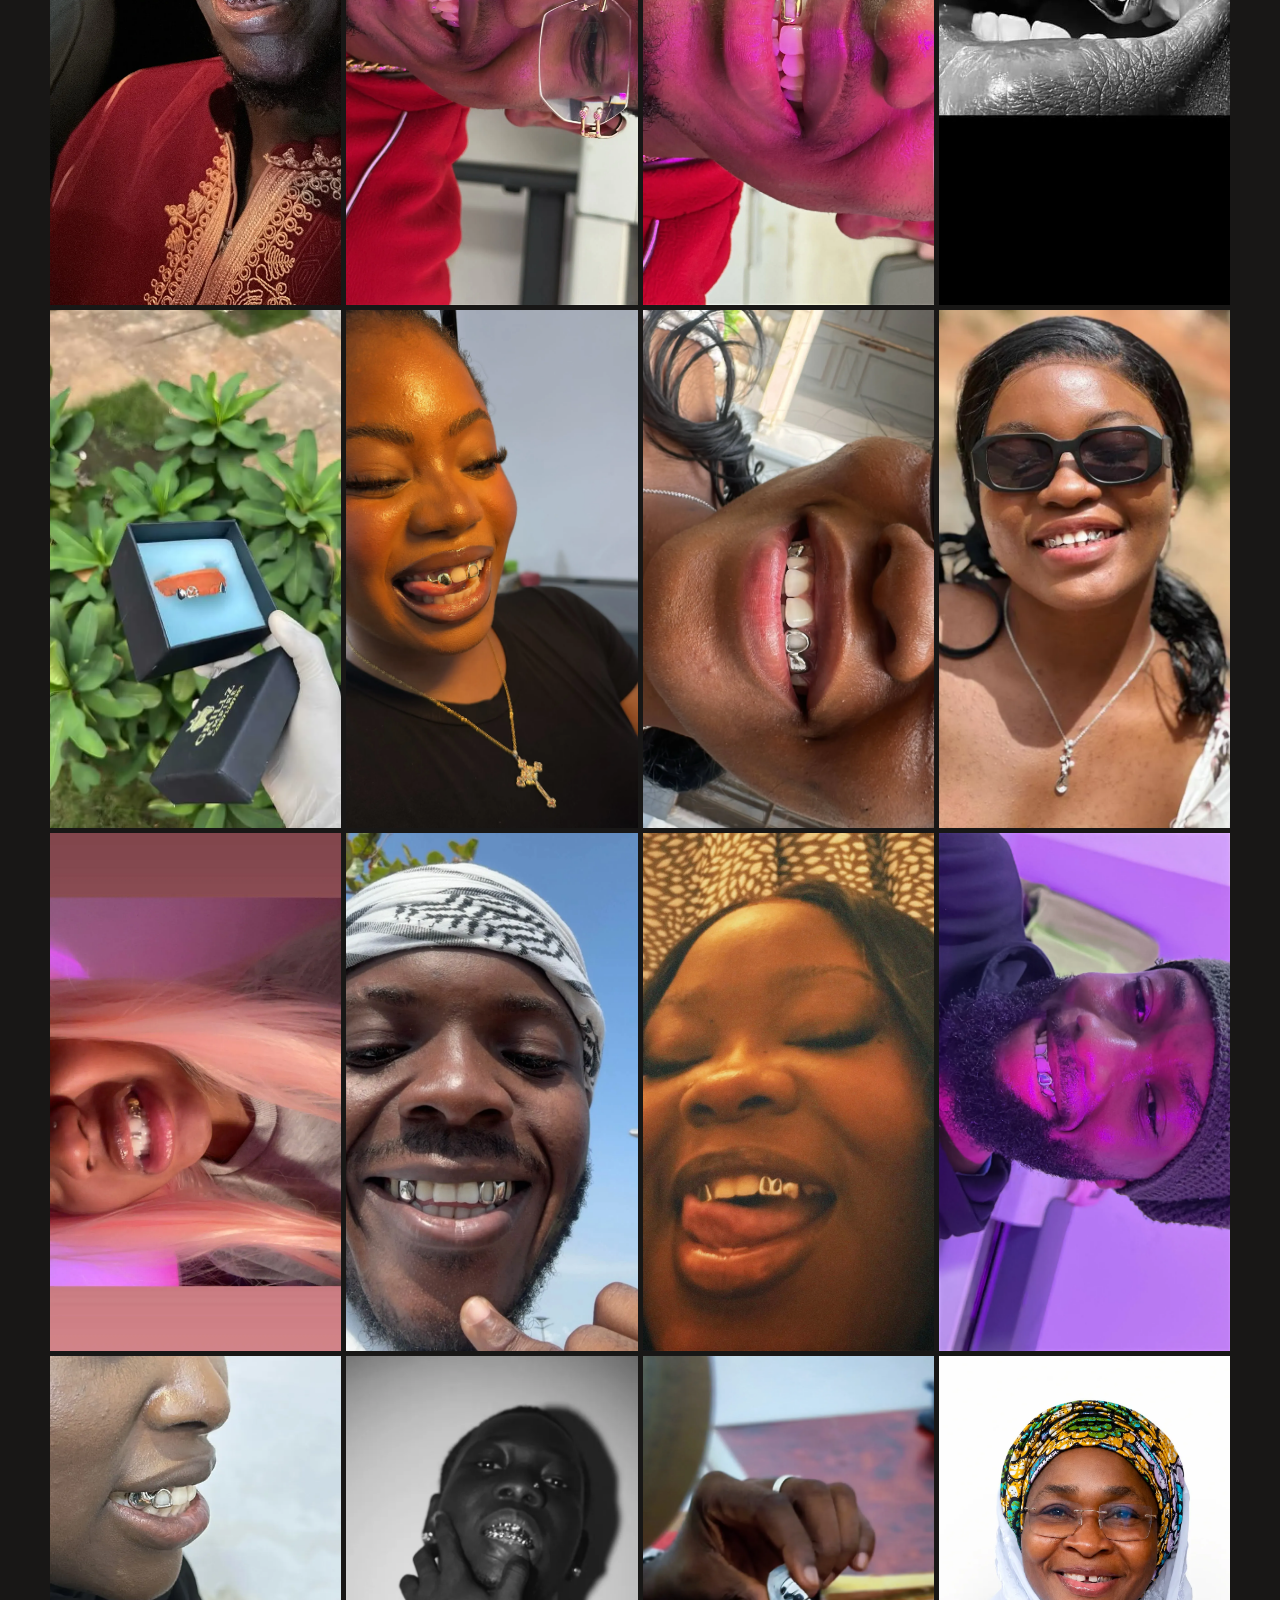
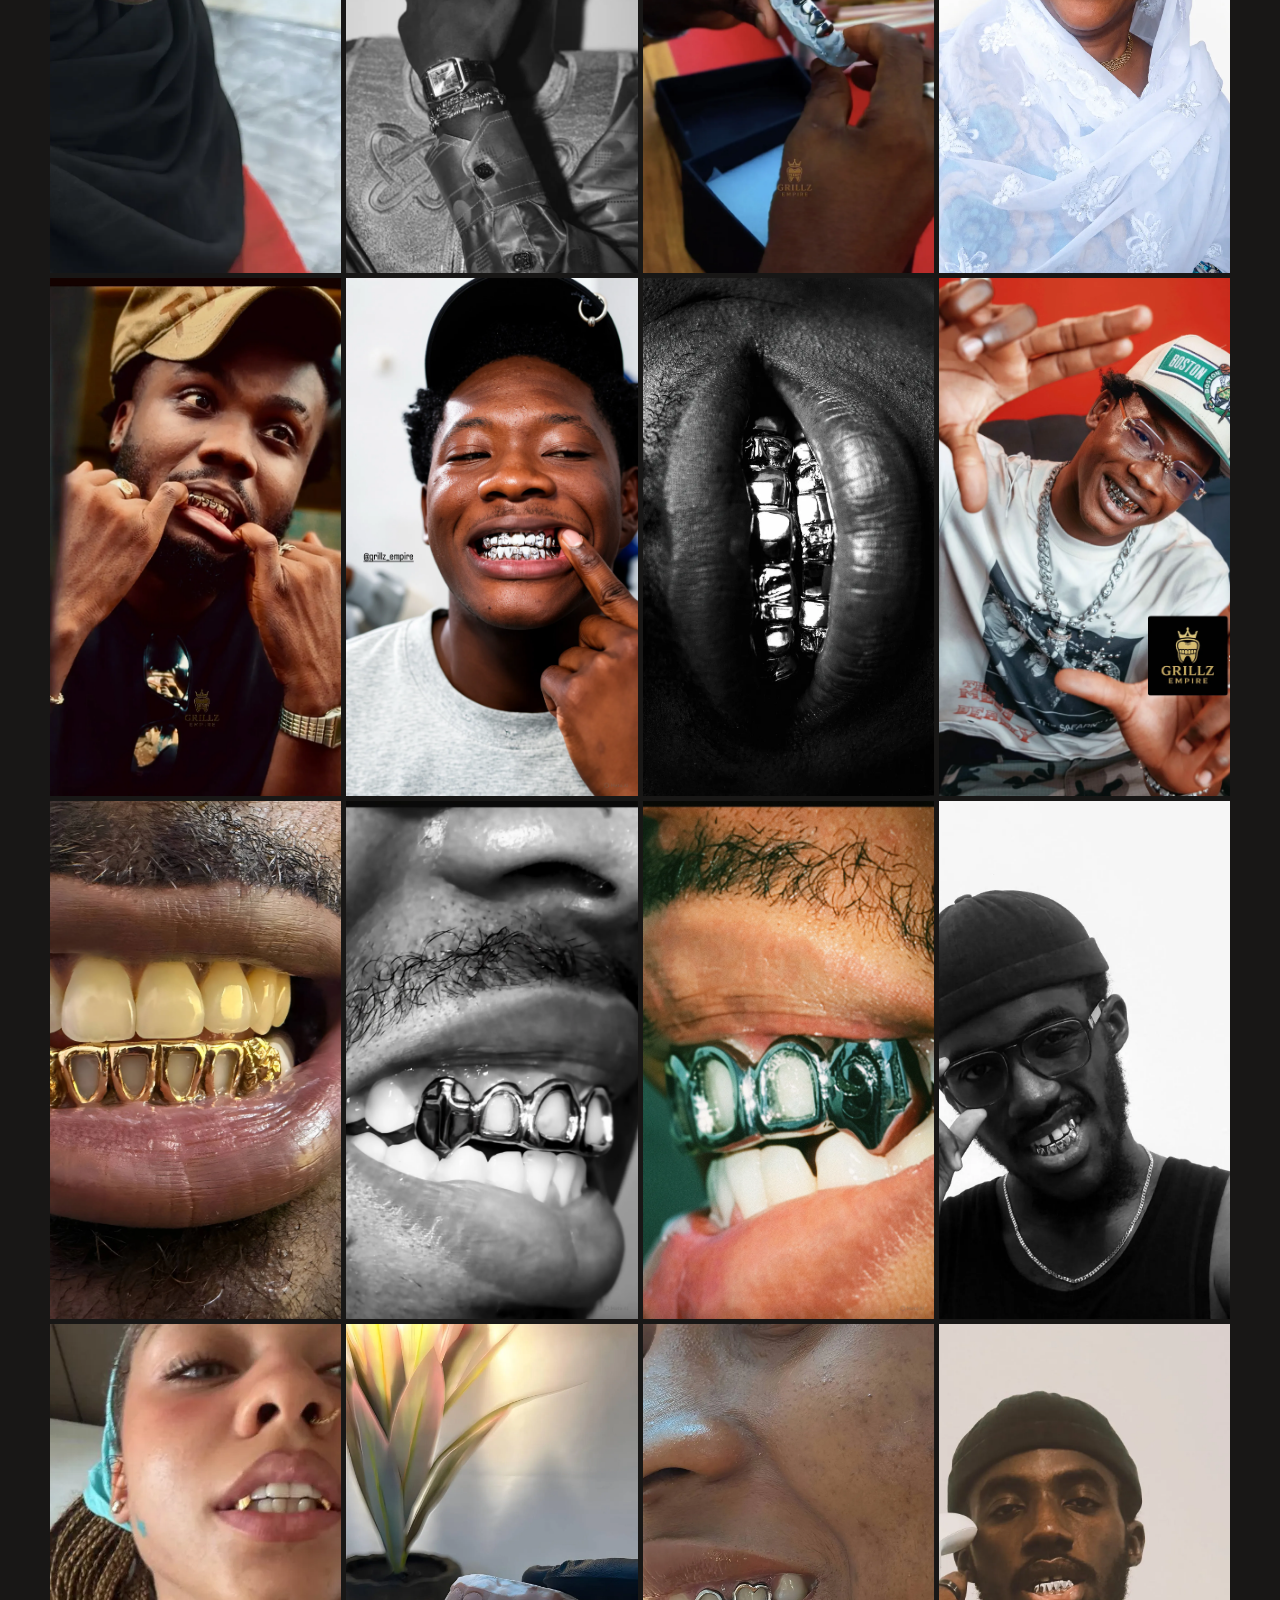
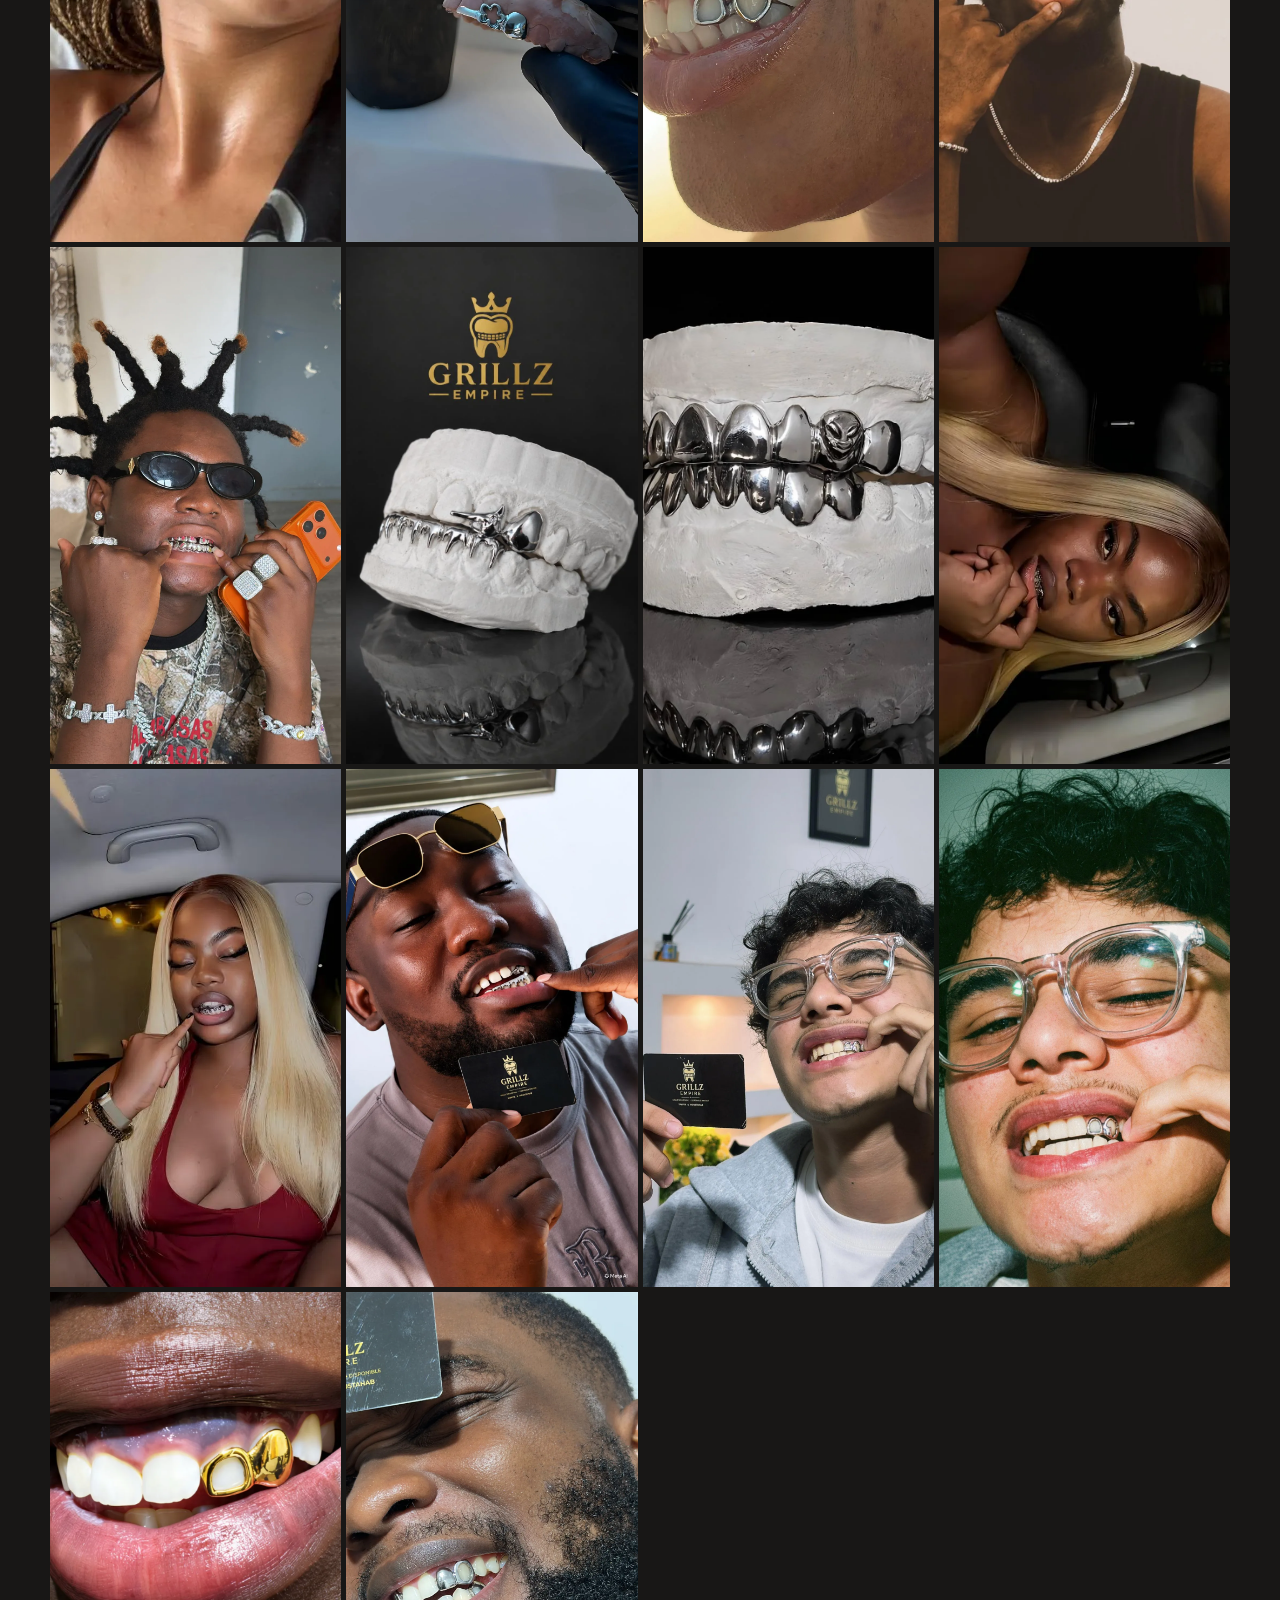
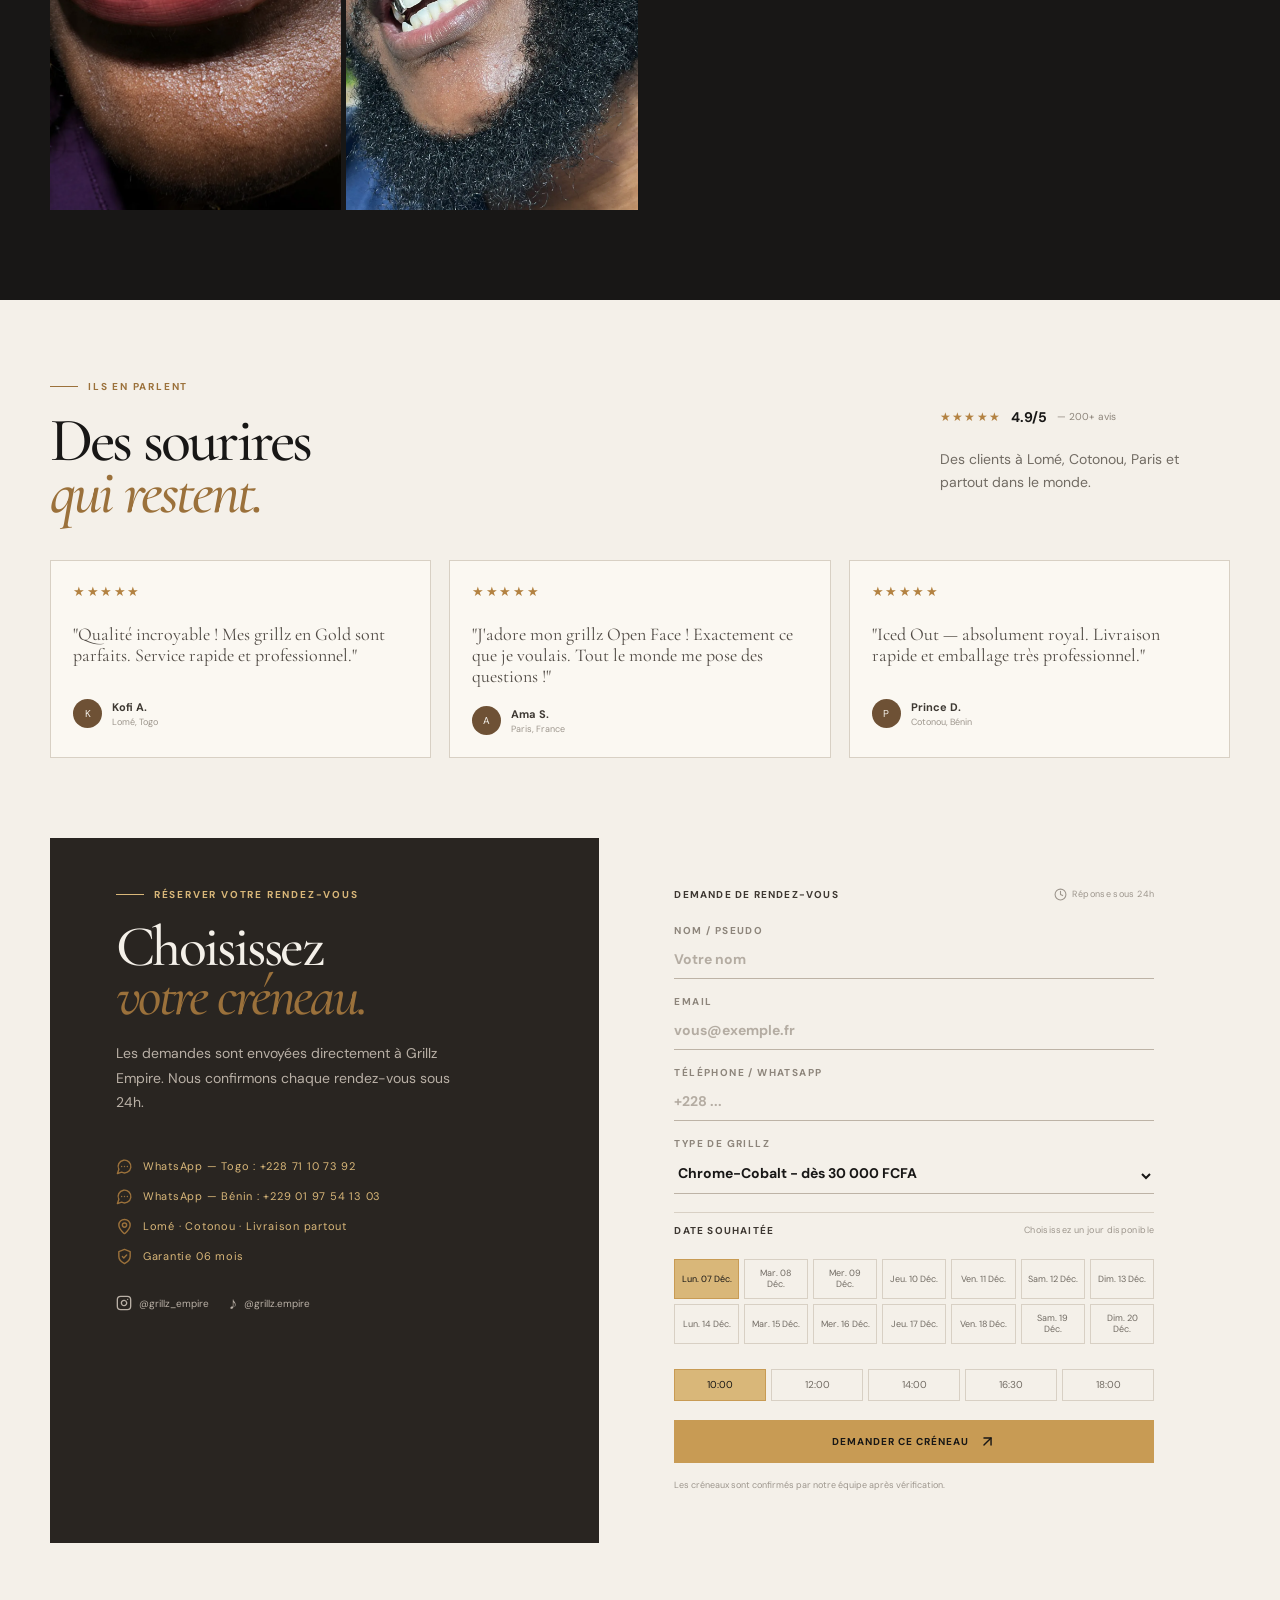
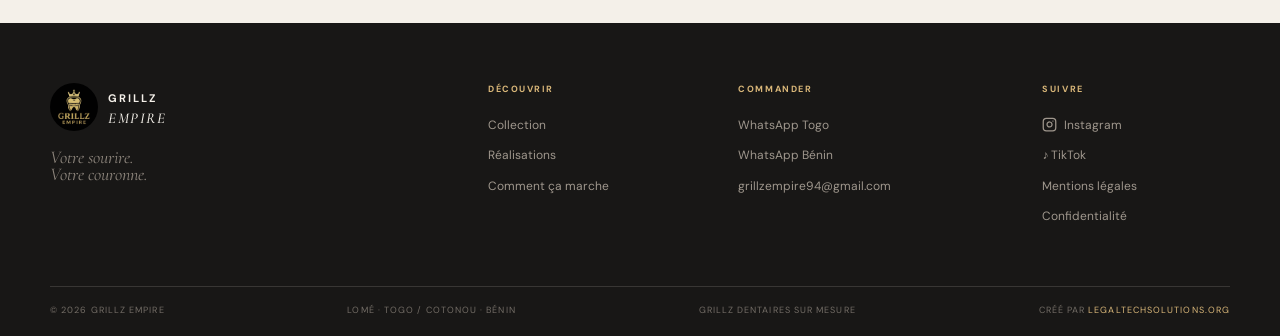
==== commit 115c6da0: "ajout image" ====
--- a/index.html
+++ b/index.html
@@ -227,7 +227,7 @@
           </div>
           <div class="hero-visual">
             <div class="hero-image-frame">
-              <img src="Nos-realisation/grillz-40.jpg" alt="Grillz Empire création exclusive" />
+              <img src="Nos-realisation/grillz-40.webp" alt="Grillz Empire création exclusive" />
             </div>
             <div class="hero-stamp">
               <span>GRILLZ EMPIRE</span>
@@ -292,7 +292,7 @@
           <div class="container">
             <div class="section-heading gallery-heading">
               <div>
-                <p class="eyebrow eyebrow-light"><span class="eyebrow-line"></span> Le portfolio · 39 pièces</p>
+                <p class="eyebrow eyebrow-light"><span class="eyebrow-line"></span> Le portfolio · 42 pièces</p>
                 <h2>Nos <em>réalisations.</em></h2>
               </div>
               <div class="section-heading-side">
